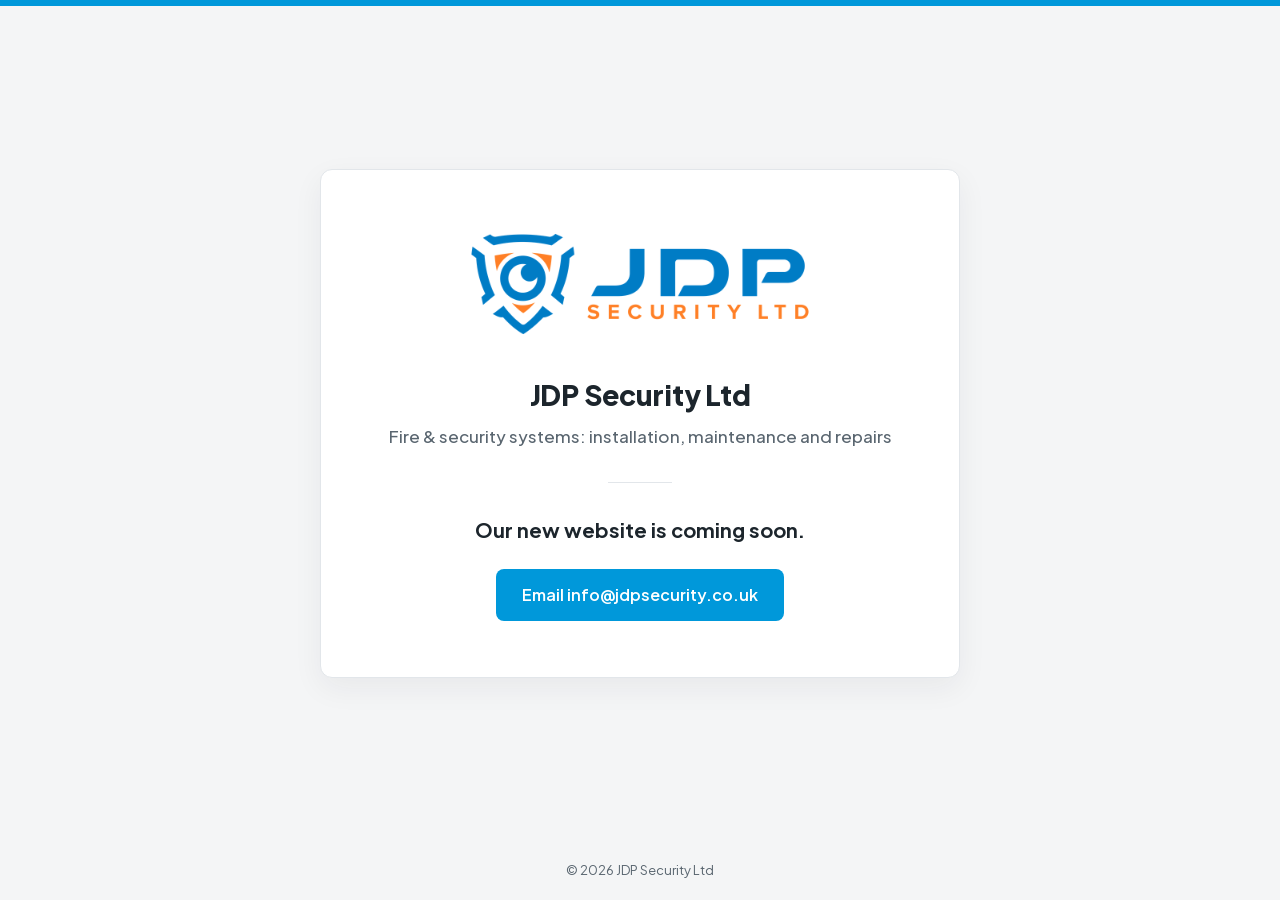
==== index.html @ 41394d0f "JDP holding page" ====
<!doctype html>
<html lang="en-GB">
<head>
<meta charset="utf-8">
<meta name="viewport" content="width=device-width, initial-scale=1">
<title>JDP Security Ltd | Fire &amp; security systems</title>
<meta name="description" content="JDP Security Ltd: fire and security systems installation, maintenance and repairs. Our new website is coming soon. Email info@jdpsecurity.co.uk.">
<meta name="robots" content="noindex">
<meta name="theme-color" content="#0098da">
<link rel="icon" type="image/png" href="/favicon.png">
<link rel="apple-touch-icon" href="/apple-touch-icon.png">
<link rel="preload" href="/jakarta-latin.woff2" as="font" type="font/woff2" crossorigin>
<style>
@font-face{font-family:"Plus Jakarta Sans";font-style:normal;font-weight:200 800;font-display:swap;src:url(/jakarta-latin.woff2) format("woff2")}
*{box-sizing:border-box;margin:0;padding:0}
html,body{height:100%}
body{font-family:"Plus Jakarta Sans",ui-sans-serif,system-ui,-apple-system,"Segoe UI",Roboto,Arial,sans-serif;color:#1c252c;background:#f4f5f6;line-height:1.5;-webkit-font-smoothing:antialiased;display:flex;flex-direction:column;min-height:100vh}
.bar{height:6px;background:#0098da}
main{flex:1;display:flex;align-items:center;justify-content:center;padding:48px 20px}
.card{width:100%;max-width:640px;background:#fff;border:1px solid #e2e6ea;border-radius:12px;padding:56px 48px;text-align:center;box-shadow:0 10px 30px rgba(28,37,44,.06)}
.logo{display:block;width:100%;max-width:360px;height:auto;margin:0 auto 32px}
h1{font-size:1.75rem;font-weight:800;letter-spacing:-.01em;margin-bottom:8px}
.tag{font-size:1.0625rem;color:#5a6670;font-weight:500}
hr{border:0;height:1px;background:#e2e6ea;margin:32px auto;width:64px}
.soon{font-size:1.25rem;font-weight:700;margin-bottom:24px}
.btn{display:inline-block;background:#0098da;color:#fff;text-decoration:none;font-weight:600;padding:14px 26px;border-radius:8px;font-size:1rem;transition:background .15s}
.btn:hover,.btn:focus-visible{background:#007fb8}
.btn:focus-visible{outline:3px solid #ff803b;outline-offset:3px}
footer{text-align:center;font-size:.8125rem;color:#5a6670;padding:20px}
@media (max-width:480px){.card{padding:40px 22px}.logo{max-width:260px;margin-bottom:24px}h1{font-size:1.5rem}.tag{font-size:1rem}.soon{font-size:1.125rem}.btn{display:block;padding:14px 16px;word-break:break-word}}
</style>
</head>
<body>
<div class="bar"></div>
<main>
<div class="card">
<img class="logo" src="/jdp-logo.png" width="900" height="292" alt="JDP Security Ltd logo">
<h1>JDP Security Ltd</h1>
<p class="tag">Fire &amp; security systems: installation, maintenance and repairs</p>
<hr>
<p class="soon">Our new website is coming soon.</p>
<a class="btn" href="mailto:info@jdpsecurity.co.uk">Email info@jdpsecurity.co.uk</a>
</div>
</main>
<footer>&copy; 2026 JDP Security Ltd</footer>
</body>
</html>
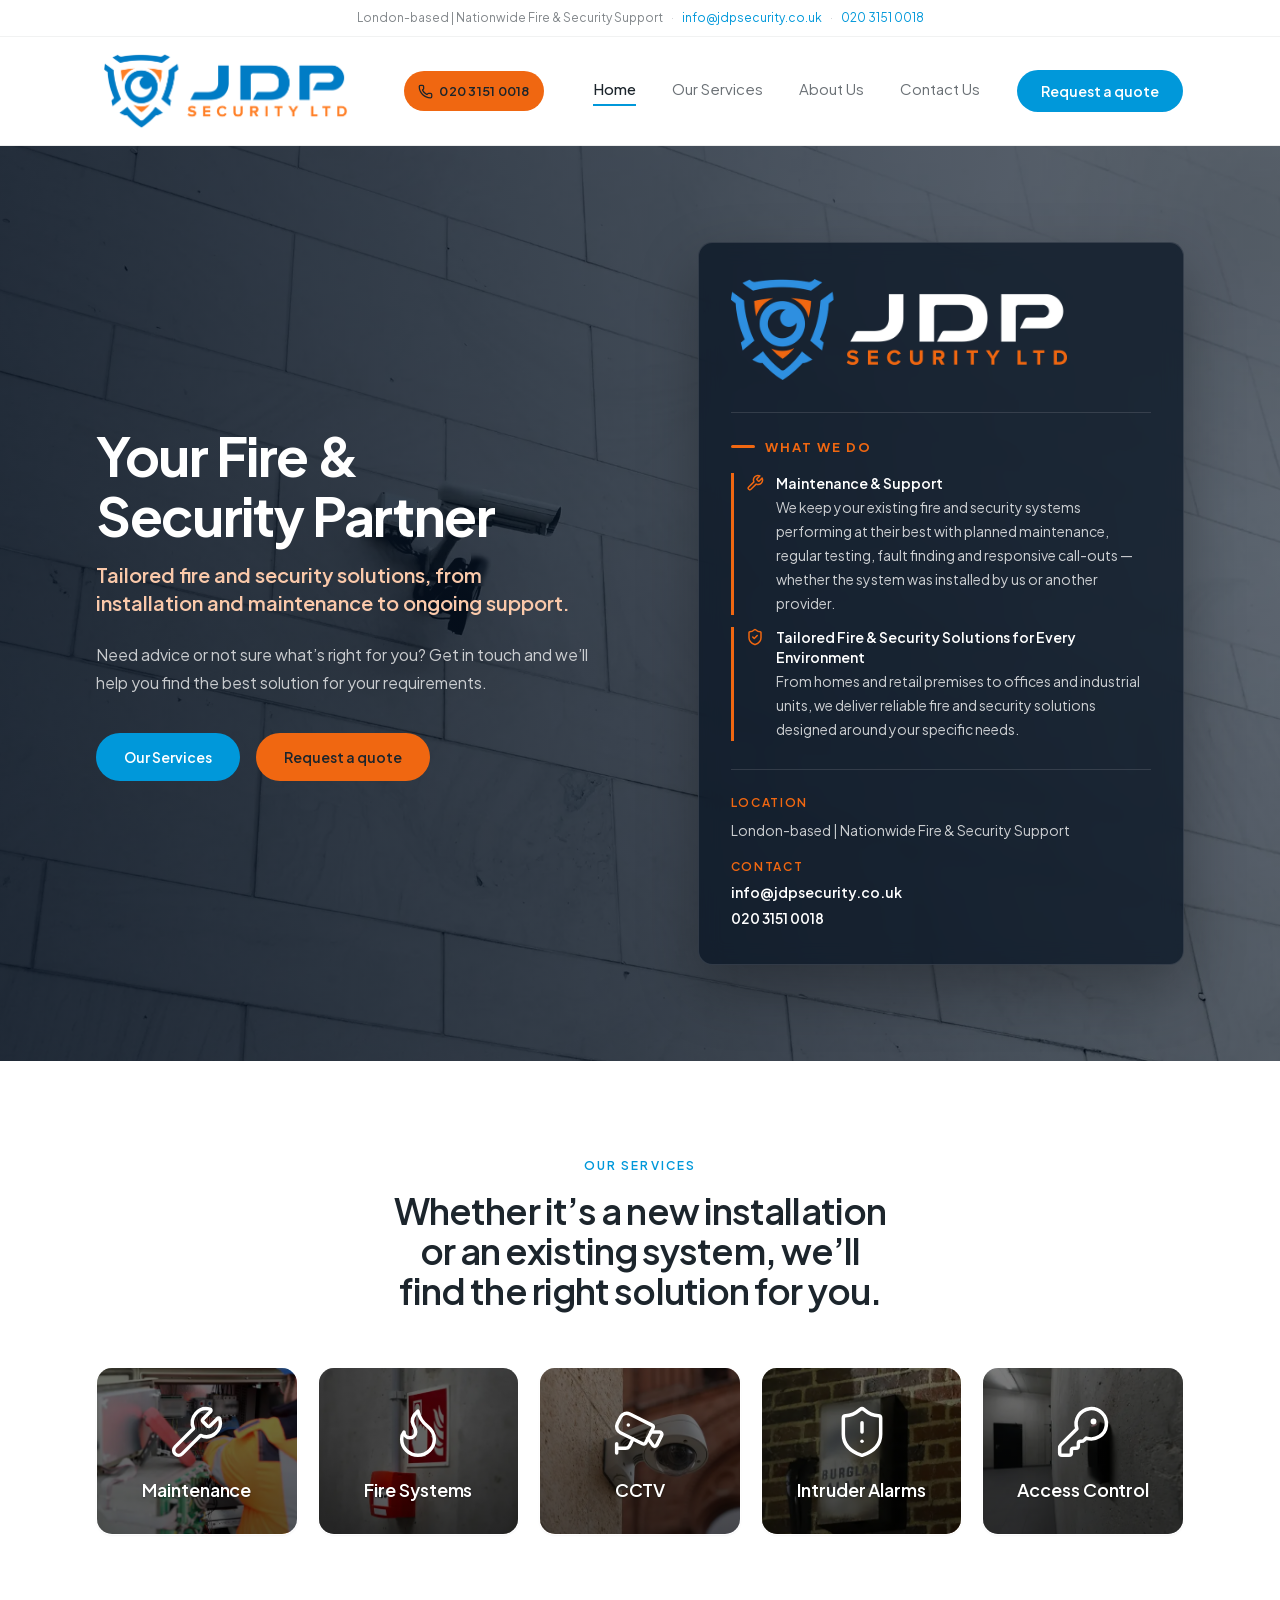
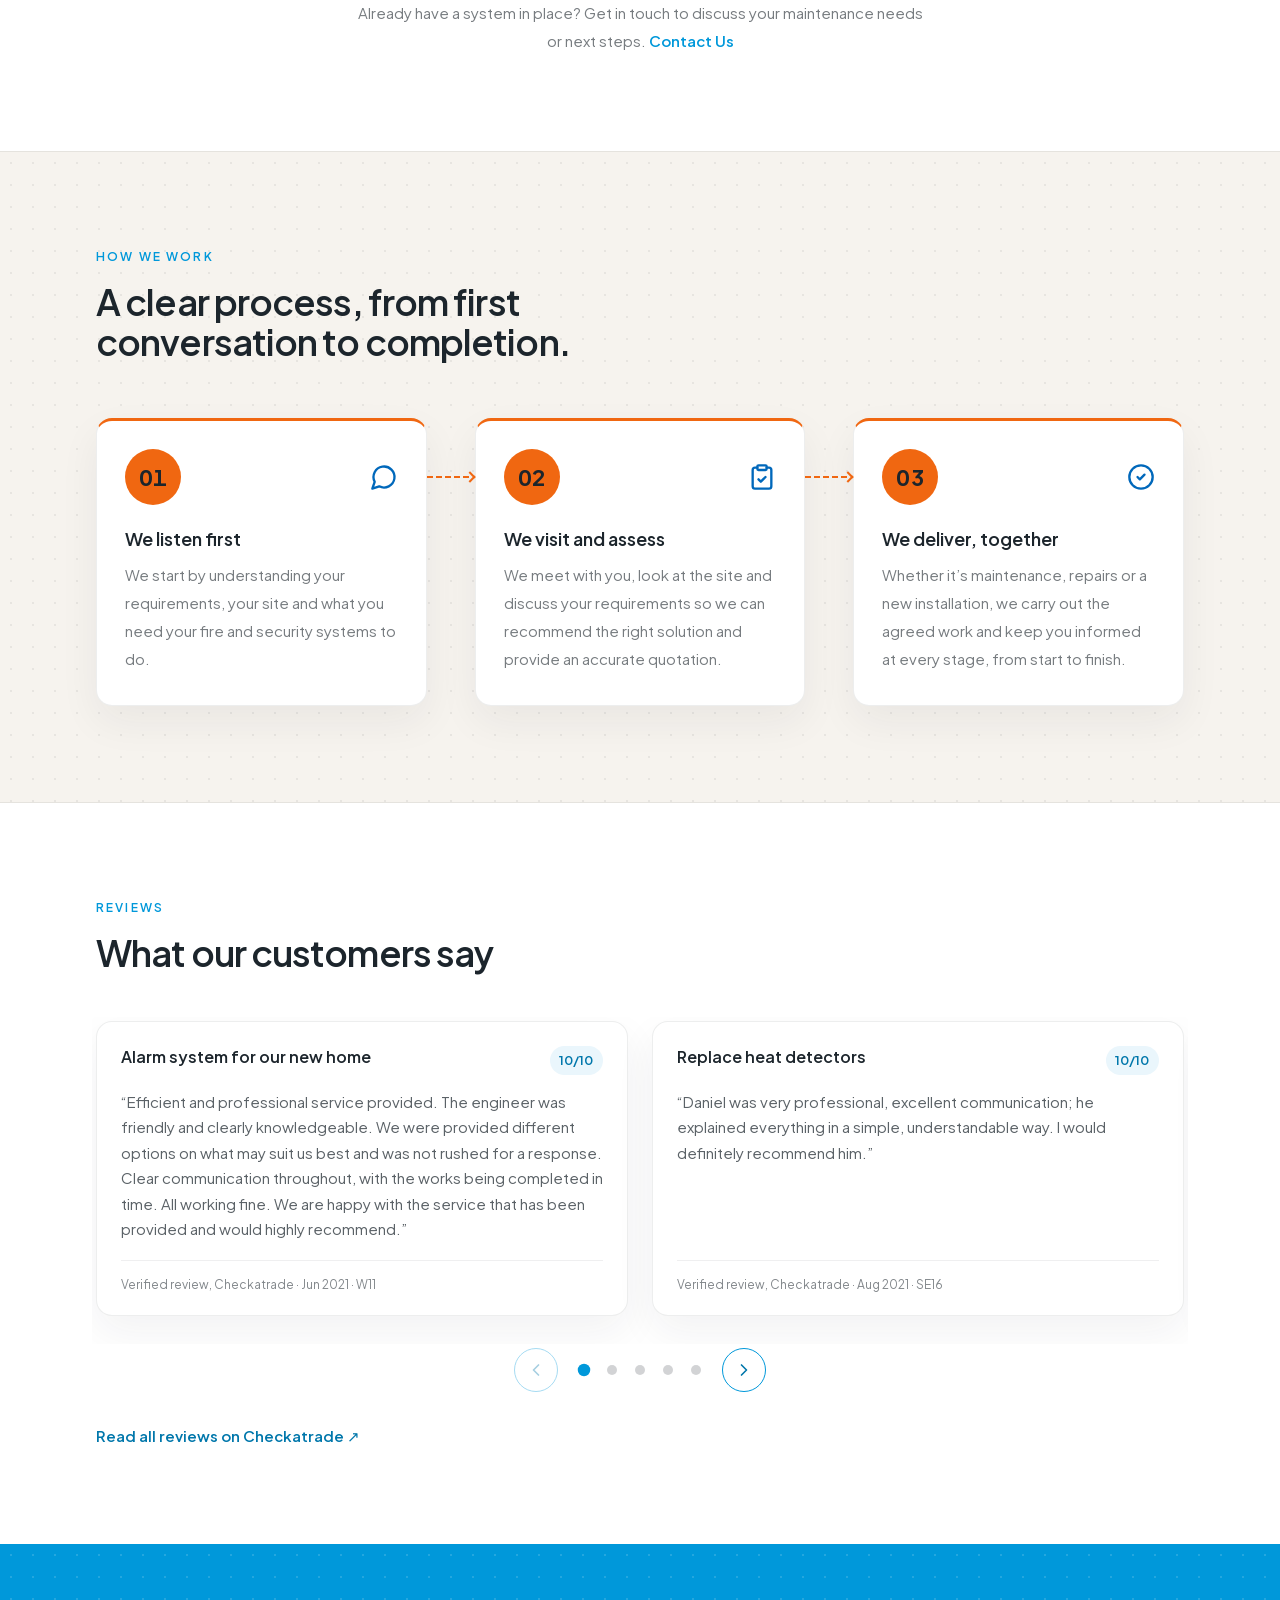
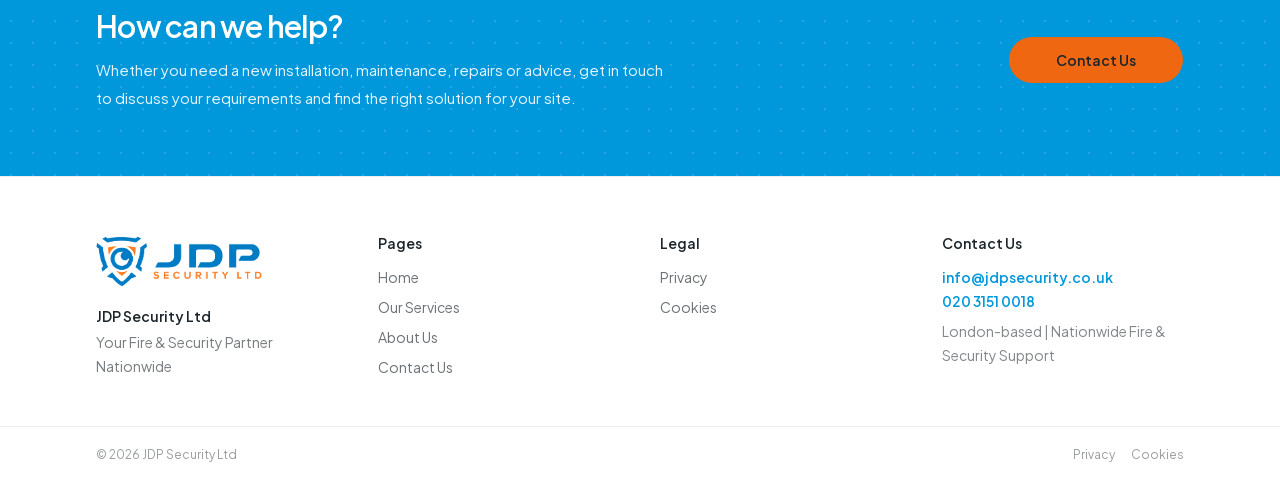
==== commit 6d753f44: "Launch JDP Security website (round 13)" ====
--- a/index.html
+++ b/index.html
@@ -1,47 +1,14 @@
-<!doctype html>
-<html lang="en-GB">
-<head>
-<meta charset="utf-8">
-<meta name="viewport" content="width=device-width, initial-scale=1">
-<title>JDP Security Ltd | Fire &amp; security systems</title>
-<meta name="description" content="JDP Security Ltd: fire and security systems installation, maintenance and repairs. Our new website is coming soon. Email info@jdpsecurity.co.uk.">
-<meta name="robots" content="noindex">
-<meta name="theme-color" content="#0098da">
-<link rel="icon" type="image/png" href="/favicon.png">
-<link rel="apple-touch-icon" href="/apple-touch-icon.png">
-<link rel="preload" href="/jakarta-latin.woff2" as="font" type="font/woff2" crossorigin>
-<style>
-@font-face{font-family:"Plus Jakarta Sans";font-style:normal;font-weight:200 800;font-display:swap;src:url(/jakarta-latin.woff2) format("woff2")}
-*{box-sizing:border-box;margin:0;padding:0}
-html,body{height:100%}
-body{font-family:"Plus Jakarta Sans",ui-sans-serif,system-ui,-apple-system,"Segoe UI",Roboto,Arial,sans-serif;color:#1c252c;background:#f4f5f6;line-height:1.5;-webkit-font-smoothing:antialiased;display:flex;flex-direction:column;min-height:100vh}
-.bar{height:6px;background:#0098da}
-main{flex:1;display:flex;align-items:center;justify-content:center;padding:48px 20px}
-.card{width:100%;max-width:640px;background:#fff;border:1px solid #e2e6ea;border-radius:12px;padding:56px 48px;text-align:center;box-shadow:0 10px 30px rgba(28,37,44,.06)}
-.logo{display:block;width:100%;max-width:360px;height:auto;margin:0 auto 32px}
-h1{font-size:1.75rem;font-weight:800;letter-spacing:-.01em;margin-bottom:8px}
-.tag{font-size:1.0625rem;color:#5a6670;font-weight:500}
-hr{border:0;height:1px;background:#e2e6ea;margin:32px auto;width:64px}
-.soon{font-size:1.25rem;font-weight:700;margin-bottom:24px}
-.btn{display:inline-block;background:#0098da;color:#fff;text-decoration:none;font-weight:600;padding:14px 26px;border-radius:8px;font-size:1rem;transition:background .15s}
-.btn:hover,.btn:focus-visible{background:#007fb8}
-.btn:focus-visible{outline:3px solid #ff803b;outline-offset:3px}
-footer{text-align:center;font-size:.8125rem;color:#5a6670;padding:20px}
-@media (max-width:480px){.card{padding:40px 22px}.logo{max-width:260px;margin-bottom:24px}h1{font-size:1.5rem}.tag{font-size:1rem}.soon{font-size:1.125rem}.btn{display:block;padding:14px 16px;word-break:break-word}}
-</style>
-</head>
-<body>
-<div class="bar"></div>
-<main>
-<div class="card">
-<img class="logo" src="/jdp-logo.png" width="900" height="292" alt="JDP Security Ltd logo">
-<h1>JDP Security Ltd</h1>
-<p class="tag">Fire &amp; security systems: installation, maintenance and repairs</p>
-<hr>
-<p class="soon">Our new website is coming soon.</p>
-<a class="btn" href="mailto:info@jdpsecurity.co.uk">Email info@jdpsecurity.co.uk</a>
-</div>
-</main>
-<footer>&copy; 2026 JDP Security Ltd</footer>
-</body>
-</html>
+<!DOCTYPE html><html lang="en-GB" class="plus_jakarta_sans_85cc9dcb-module__hEKIaG__variable h-full scroll-smooth antialiased"><head><meta charSet="utf-8"/><meta name="viewport" content="width=device-width, initial-scale=1"/><link rel="preload" href="/_next/static/media/fba5a26ea33df6a3-s.p.18rizl4rsrl42.woff2" as="font" crossorigin="" type="font/woff2"/><link rel="preload" href="/JDP_logo_T.png" as="image"/><link rel="stylesheet" href="/_next/static/chunks/0uj7jf0txa_pq.css" data-precedence="next"/><link rel="preload" as="script" fetchPriority="low" href="/_next/static/chunks/310vm2bl3xxpt.js"/><script src="/_next/static/chunks/19mx3mg6lkumu.js" async=""></script><script src="/_next/static/chunks/3byuobrkyz9bj.js" async=""></script><script src="/_next/static/chunks/344n2zhqbh4pn.js" async=""></script><script src="/_next/static/chunks/turbopack-0aqb5hlrzlk2g.js" async=""></script><script src="/_next/static/chunks/1mo2i-1_v7z2_.js" async="" crossorigin=""></script><script src="/_next/static/chunks/2zvjupfmu_gyi.js" async="" crossorigin=""></script><meta name="theme-color" content="#0098DA"/><title>JDP Security Ltd — Fire & Security</title><meta name="description" content="Fire &amp; security systems installed and maintained. London-based, nationwide support."/><meta property="og:title" content="JDP Security Ltd — Fire & Security"/><meta property="og:description" content="Tailored fire and security solutions, from installation and maintenance to ongoing support. London-based | Nationwide Fire &amp; Security Support."/><meta property="og:locale" content="en_GB"/><meta property="og:type" content="website"/><meta name="twitter:card" content="summary"/><meta name="twitter:title" content="JDP Security Ltd — Fire & Security"/><meta name="twitter:description" content="Tailored fire and security solutions, from installation and maintenance to ongoing support. London-based | Nationwide Fire &amp; Security Support."/><link rel="icon" href="/favicon.png"/><meta name="next-size-adjust" content=""/><script src="/_next/static/chunks/0cz1d0mv5g_q7.js" noModule=""></script><script id="jdp-fullnav">(function(){window.addEventListener("click",function(e){if(e.defaultPrevented||e.button!==0||e.metaKey||e.ctrlKey||e.shiftKey||e.altKey)return;var t=e.target,a=t&&t.closest?t.closest("a[href]"):null;if(!a||(a.target&&a.target!=="_self")||a.hasAttribute("download"))return;var u;try{u=new URL(a.href,location.href)}catch(x){return}if(u.origin!==location.origin)return;if(u.hash&&u.pathname===location.pathname&&u.search===location.search)return;e.preventDefault();e.stopImmediatePropagation();location.assign(u.href)},true)})();</script><script id="jdp-rev-slider">(function(){var R=window.matchMedia?matchMedia("(prefers-reduced-motion: reduce)"):{matches:false};
+function P(el){var s=el&&el.closest&&el.closest(".jdp-slider");if(!s)return null;return{t:s.querySelector(".jdp-slider-track"),c:s.querySelectorAll(".jdp-slider-track > *"),d:s.querySelectorAll(".jdp-slider-dot"),p:s.querySelector(".jdp-slider-prev"),n:s.querySelector(".jdp-slider-next")}}
+function st(p){return p.c.length>1?p.c[1].offsetLeft-p.c[0].offsetLeft:p.t.clientWidth}
+function nd(p){var k=0;for(var i=0;i<p.d.length;i++)if(p.d[i].offsetParent!==null)k++;return k||p.d.length}
+function mx(p){return p.t.scrollWidth-p.t.clientWidth}
+function cur(p){var v=nd(p);if(p.t.scrollLeft>=mx(p)-2)return v-1;return Math.max(0,Math.min(v-1,Math.round(p.t.scrollLeft/st(p))))}
+function go(p,i){p.t.scrollTo({left:Math.max(0,Math.min(mx(p),i*st(p))),behavior:R.matches?"auto":"smooth"})}
+function up(p){if(!p||!p.t)return;var i=cur(p),m=mx(p);for(var k=0;k<p.d.length;k++){if(k===i)p.d[k].setAttribute("aria-current","true");else p.d[k].removeAttribute("aria-current")}if(p.p)p.p.disabled=p.t.scrollLeft<=2;if(p.n)p.n.disabled=p.t.scrollLeft>=m-2}
+function all(){var s=document.querySelectorAll(".jdp-slider");for(var i=0;i<s.length;i++)up(P(s[i]))}
+document.addEventListener("click",function(e){var b=e.target&&e.target.closest&&e.target.closest(".jdp-slider-prev,.jdp-slider-next,.jdp-slider-dot");if(!b)return;var p=P(b);if(!p)return;var i=cur(p);
+if(b.classList.contains("jdp-slider-prev"))go(p,i-1);else if(b.classList.contains("jdp-slider-next"))go(p,i+1);else go(p,Array.prototype.indexOf.call(p.d,b))});
+document.addEventListener("keydown",function(e){var t=e.target;if(!t||!t.classList||!t.classList.contains("jdp-slider-track"))return;if(e.key!=="ArrowLeft"&&e.key!=="ArrowRight")return;e.preventDefault();var p=P(t);go(p,cur(p)+(e.key==="ArrowRight"?1:-1))});
+var q=0;document.addEventListener("scroll",function(e){var t=e.target;if(!t||!t.classList||!t.classList.contains("jdp-slider-track")||q)return;q=requestAnimationFrame(function(){q=0;up(P(t))})},true);
+window.addEventListener("resize",all);window.addEventListener("load",all)})();</script></head><body class="flex min-h-full flex-col bg-white text-ink"><div hidden=""><!--$--><!--/$--></div><a href="#main" class="sr-only focus:not-sr-only focus:absolute focus:top-3 focus:left-3 focus:z-50 focus:rounded-md focus:bg-brand focus:px-4 focus:py-2 focus:text-sm focus:font-semibold focus:text-white">Skip to content</a><header class="sticky top-0 z-40 bg-white transition-shadow duration-200"><div class="border-b border-ink/6 bg-white"><div class="mx-auto flex min-h-9 max-w-[72rem] items-center justify-center px-5 text-center text-[12px] leading-5 text-ink/55 sm:px-8"><span class="truncate">London-based | Nationwide Fire &amp; Security Support<span class="mx-2 text-ink/20">·</span><a href="mailto:info@jdpsecurity.co.uk" class="text-brand hover:underline focus-visible:rounded-sm focus-visible:ring-2 focus-visible:ring-brand focus-visible:outline-none">info@jdpsecurity.co.uk</a><span class="mx-2 text-ink/20">·</span><span class="text-brand">020 3151 0018</span></span></div></div><div class="border-b border-ink/8"><div class="mx-auto flex h-[6rem] max-w-[72rem] items-center justify-between gap-5 px-5 sm:h-[6.75rem] sm:px-8"><a class="shrink-0 rounded-sm focus-visible:ring-2 focus-visible:ring-brand focus-visible:outline-none" aria-label="JDP Security Ltd home" href="/"><img src="/JDP_logo_T.png" alt="JDP Security Ltd" width="4162" height="1350" class="h-[4.5rem] w-auto max-w-none bg-transparent object-contain sm:h-20 lg:h-[5.25rem]"/></a><a href="tel:+442031510018" class="jdp-phone-pill" aria-label="Call 020 3151 0018"><svg xmlns="http://www.w3.org/2000/svg" width="15" height="15" viewBox="0 0 24 24" fill="none" stroke="currentColor" stroke-width="2" stroke-linecap="round" stroke-linejoin="round" aria-hidden="true"><path d="M13.832 16.568a1 1 0 0 0 1.213-.303l.355-.465A2 2 0 0 1 17 15h3a2 2 0 0 1 2 2v3a2 2 0 0 1-2 2A18 18 0 0 1 2 4a2 2 0 0 1 2-2h3a2 2 0 0 1 2 2v3a2 2 0 0 1-.8 1.6l-.468.351a1 1 0 0 0-.292 1.233 14 14 0 0 0 6.392 6.384"></path></svg><span>020 3151 0018</span></a><nav class="hidden items-center gap-7 md:flex lg:gap-9" aria-label="Primary"><a class="relative pb-1 text-[15px] transition-colors hover:text-ink focus-visible:rounded-sm focus-visible:ring-2 focus-visible:ring-brand focus-visible:outline-none font-medium text-ink after:absolute after:right-0 after:bottom-[-2px] after:left-0 after:h-0.5 after:bg-brand" href="/">Home</a><a class="relative pb-1 text-[15px] text-ink/65 transition-colors hover:text-ink focus-visible:rounded-sm focus-visible:ring-2 focus-visible:ring-brand focus-visible:outline-none" href="/services/">Our Services</a><a class="relative pb-1 text-[15px] text-ink/65 transition-colors hover:text-ink focus-visible:rounded-sm focus-visible:ring-2 focus-visible:ring-brand focus-visible:outline-none" href="/about/">About Us</a><a class="relative pb-1 text-[15px] text-ink/65 transition-colors hover:text-ink focus-visible:rounded-sm focus-visible:ring-2 focus-visible:ring-brand focus-visible:outline-none" href="/contact/">Contact Us</a><a data-slot="button" data-variant="default" data-size="default" class="group/button inline-flex shrink-0 items-center justify-center border border-transparent bg-clip-padding whitespace-nowrap transition-all outline-none select-none focus-visible:border-ring focus-visible:ring-3 focus-visible:ring-ring/50 active:not-aria-[haspopup]:translate-y-px disabled:pointer-events-none disabled:opacity-50 aria-invalid:border-destructive aria-invalid:ring-3 aria-invalid:ring-destructive/20 dark:aria-invalid:border-destructive/50 dark:aria-invalid:ring-destructive/40 [&amp;_svg]:pointer-events-none [&amp;_svg]:shrink-0 [&amp;_svg:not([class*=&#x27;size-&#x27;])]:size-4 gap-1.5 has-data-[icon=inline-end]:pr-2 has-data-[icon=inline-start]:pl-2 h-11 rounded-full bg-brand px-6 text-sm font-semibold text-white hover:bg-brand/90" href="/contact/">Request a quote</a></nav><a href="tel:+442031510018" class="jdp-phone-btn" aria-label="Call 020 3151 0018"><svg xmlns="http://www.w3.org/2000/svg" width="18" height="18" viewBox="0 0 24 24" fill="none" stroke="currentColor" stroke-width="2" stroke-linecap="round" stroke-linejoin="round" aria-hidden="true"><path d="M13.832 16.568a1 1 0 0 0 1.213-.303l.355-.465A2 2 0 0 1 17 15h3a2 2 0 0 1 2 2v3a2 2 0 0 1-2 2A18 18 0 0 1 2 4a2 2 0 0 1 2-2h3a2 2 0 0 1 2 2v3a2 2 0 0 1-.8 1.6l-.468.351a1 1 0 0 0-.292 1.233 14 14 0 0 0 6.392 6.384"></path></svg></a><button type="button" class="inline-flex size-11 items-center justify-center rounded-md text-ink hover:bg-mist focus-visible:ring-2 focus-visible:ring-brand focus-visible:outline-none md:hidden" aria-label="Open menu" aria-expanded="false" aria-controls="mobile-nav"><svg xmlns="http://www.w3.org/2000/svg" width="24" height="24" viewBox="0 0 24 24" fill="none" stroke="currentColor" stroke-width="2" stroke-linecap="round" stroke-linejoin="round" class="lucide lucide-menu size-5" aria-hidden="true"><path d="M4 5h16"></path><path d="M4 12h16"></path><path d="M4 19h16"></path></svg></button></div></div></header><main id="main" class="flex-1"><section class="relative isolate overflow-hidden" style="background-color:#0b1a2b"><img src="/jdp-hero-1920.webp" srcSet="/jdp-hero-960.webp 960w, /jdp-hero-1920.webp 1920w" sizes="100vw" alt="" aria-hidden="true" fetchPriority="high" decoding="async" class="pointer-events-none absolute inset-0 h-full w-full object-cover" style="object-position:35% 40%;z-index:-2"/><div aria-hidden="true" class="pointer-events-none absolute inset-0" style="z-index:-1;background-image:linear-gradient(90deg, rgba(6,18,34,0.84) 0%, rgba(6,18,34,0.74) 50%, rgba(6,18,34,0.62) 100%)"></div><div class="mx-auto grid max-w-[72rem] items-center gap-12 px-5 py-16 sm:px-8 sm:py-20 lg:grid-cols-[1.05fr_0.95fr] lg:gap-16 lg:py-24"><div><h1 class="max-w-xl text-[2.35rem] leading-[1.12] font-bold tracking-tight text-white text-balance sm:text-5xl lg:text-[3.35rem]">Your Fire &amp; Security Partner</h1><p class="mt-4 max-w-xl text-xl leading-7 font-semibold text-balance" style="color:#fac9aa">Tailored fire and security solutions, from installation and maintenance to ongoing support.</p><p class="mt-6 max-w-lg text-base leading-7" style="color:rgba(255,255,255,0.75)">Need advice or not sure what’s right for you? Get in touch and we’ll help you find the best solution for your requirements.</p><div class="mt-9 flex flex-wrap items-center gap-4"><a class="inline-flex h-12 items-center rounded-full bg-brand px-7 text-sm font-semibold text-white hover:bg-brand/90 focus-visible:ring-2 focus-visible:ring-brand focus-visible:ring-offset-2 focus-visible:outline-none" href="/services/">Our Services</a><a class="jdp-btn-red inline-flex h-12 items-center rounded-full px-7 text-sm font-semibold text-white focus-visible:ring-2 focus-visible:ring-brand focus-visible:ring-offset-2 focus-visible:outline-none" href="/contact/">Request a quote</a></div></div><div class="flex justify-center lg:justify-end"><aside class="w-full max-w-[36rem] rounded-2xl bg-white px-6 py-7 shadow-card sm:px-8 sm:py-9 jdp-hero-panel"><img src="/jdp-logo-reversed.webp" alt="JDP Security Ltd" width="800" height="240" class="h-auto w-full object-contain jdp-hero-logo"/><div class="mt-8 border-t border-ink/8 pt-6"><p class="jdp-hero-label">What we do</p><ul class="mt-4 space-y-3"><li class="flex gap-3 jdp-hero-item"><svg xmlns="http://www.w3.org/2000/svg" width="18" height="18" viewBox="0 0 24 24" fill="none" stroke="currentColor" stroke-width="2" stroke-linecap="round" stroke-linejoin="round" aria-hidden="true" class="jdp-hero-icon"><path d="M14.7 6.3a1 1 0 0 0 0 1.4l1.6 1.6a1 1 0 0 0 1.4 0l3.77-3.77a6 6 0 0 1-7.94 7.94l-6.91 6.91a2.12 2.12 0 0 1-3-3l6.91-6.91a6 6 0 0 1 7.94-7.94l-3.76 3.76z"></path></svg><div><p class="text-sm font-semibold text-ink">Maintenance &amp; Support</p><p class="mt-0.5 text-sm leading-6 text-ink/60">We keep your existing fire and security systems performing at their best with planned maintenance, regular testing, fault finding and responsive call-outs — whether the system was installed by us or another provider.</p></div></li><li class="flex gap-3 jdp-hero-item"><svg xmlns="http://www.w3.org/2000/svg" width="18" height="18" viewBox="0 0 24 24" fill="none" stroke="currentColor" stroke-width="2" stroke-linecap="round" stroke-linejoin="round" aria-hidden="true" class="jdp-hero-icon"><path d="M20 13c0 5-3.5 7.5-7.66 8.95a1 1 0 0 1-.67-.01C7.5 20.5 4 18 4 13V6a1 1 0 0 1 1-1c2 0 4.5-1.2 6.24-2.72a1.17 1.17 0 0 1 1.52 0C14.51 3.81 17 5 19 5a1 1 0 0 1 1 1z"></path><path d="m9 12 2 2 4-4"></path></svg><div><p class="text-sm font-semibold text-ink">Tailored Fire &amp; Security Solutions for Every Environment</p><p class="mt-0.5 text-sm leading-6 text-ink/60">From homes and retail premises to offices and industrial units, we deliver reliable fire and security solutions designed around your specific needs.</p></div></li></ul></div><div class="mt-7 grid gap-4 border-t border-ink/8 pt-6"><div><p class="text-[12px] font-semibold tracking-[0.14em] text-ink/45 uppercase">Location</p><p class="mt-1.5 text-sm leading-6 text-ink/70">London-based | Nationwide Fire &amp; Security Support</p></div><div><p class="text-[12px] font-semibold tracking-[0.14em] text-ink/45 uppercase">Contact</p><a href="mailto:info@jdpsecurity.co.uk" class="mt-1.5 inline-block text-sm font-semibold text-brand hover:underline focus-visible:rounded-sm focus-visible:ring-2 focus-visible:ring-brand focus-visible:outline-none">info@jdpsecurity.co.uk</a><p class="mt-1 text-sm font-semibold text-brand">020 3151 0018</p></div></div></aside></div></div></section><section class="bg-white"><div class="mx-auto max-w-[72rem] px-5 py-20 sm:px-8 sm:py-24"><div class="mx-auto text-center"><p class="text-[12px] font-semibold tracking-[0.18em] text-brand uppercase">Our Services</p><h2 class="max-w-2xl text-3xl font-semibold tracking-tight text-ink text-balance sm:text-4xl mt-4 mx-auto">Whether it’s a new installation or an existing system, we’ll find the right solution for you.</h2></div><div class="mt-14 jdp-tiles"><a class="jdp-tile jdp-photo" href="/services/#maintenance"><img src="/jdp-tile-maintenance2.webp" alt="" aria-hidden="true" loading="lazy" decoding="async" width="480" height="360" class="jdp-tile-bg"/><svg viewBox="0 0 24 24" fill="none" stroke="currentColor" stroke-width="1.5" stroke-linecap="round" stroke-linejoin="round" class="jdp-tile-icon" aria-hidden="true"><path d="M14.7 6.3a1 1 0 0 0 0 1.4l1.6 1.6a1 1 0 0 0 1.4 0l3.106-3.105c.32-.322.863-.22.983.218a6 6 0 0 1-8.259 7.057l-7.91 7.91a1 1 0 0 1-2.999-3l7.91-7.91a6 6 0 0 1 7.057-8.259c.438.12.54.662.219.984z"></path></svg><h3 class="jdp-tile-label">Maintenance</h3></a><a class="jdp-tile jdp-photo" href="/services/#fire"><img src="/jdp-tile-fire.webp" alt="" aria-hidden="true" loading="lazy" decoding="async" width="480" height="360" class="jdp-tile-bg"/><svg viewBox="0 0 24 24" fill="none" stroke="currentColor" stroke-width="1.5" stroke-linecap="round" stroke-linejoin="round" class="jdp-tile-icon" aria-hidden="true"><path d="M8.5 14.5A2.5 2.5 0 0 0 11 12c0-1.38-.5-2-1-3-1.072-2.143-.224-4.054 2-6 .5 2.5 2 4.9 4 6.5 2 1.6 3 3.5 3 5.5a7 7 0 1 1-14 0c0-1.153.433-2.294 1-3a2.5 2.5 0 0 0 2.5 2.5z"></path></svg><h3 class="jdp-tile-label">Fire Systems</h3></a><a class="jdp-tile jdp-photo" href="/services/#cctv"><img src="/jdp-tile-cctv4.webp" alt="" aria-hidden="true" loading="lazy" decoding="async" width="480" height="360" class="jdp-tile-bg"/><svg viewBox="0 0 24 24" fill="none" stroke="currentColor" stroke-width="1.5" stroke-linecap="round" stroke-linejoin="round" class="jdp-tile-icon" aria-hidden="true"><path d="M16.75 12h3.632a1 1 0 0 1 .894 1.447l-2.034 4.069a1 1 0 0 1-1.708.134l-2.124-2.97"></path><path d="M17.106 9.053a1 1 0 0 1 .447 1.341l-3.106 6.211a1 1 0 0 1-1.342.447L3.61 12.3a2.92 2.92 0 0 1-1.3-3.91L3.69 5.6a2.92 2.92 0 0 1 3.92-1.3z"></path><path d="M2 19h3.76a2 2 0 0 0 1.8-1.1L9 15"></path><path d="M2 21v-4"></path><path d="M7 9h.01"></path></svg><h3 class="jdp-tile-label">CCTV</h3></a><a class="jdp-tile jdp-photo" href="/services/#intruder"><img src="/jdp-tile-intruder.webp" alt="" aria-hidden="true" loading="lazy" decoding="async" width="480" height="360" class="jdp-tile-bg"/><svg viewBox="0 0 24 24" fill="none" stroke="currentColor" stroke-width="1.5" stroke-linecap="round" stroke-linejoin="round" class="jdp-tile-icon" aria-hidden="true"><path d="M20 13c0 5-3.5 7.5-7.66 8.95a1 1 0 0 1-.67-.01C7.5 20.5 4 18 4 13V6a1 1 0 0 1 1-1c2 0 4.5-1.2 6.24-2.72a1.17 1.17 0 0 1 1.52 0C14.51 3.81 17 5 19 5a1 1 0 0 1 1 1z"></path><path d="M12 8v4"></path><path d="M12 16h.01"></path></svg><h3 class="jdp-tile-label">Intruder Alarms</h3></a><a class="jdp-tile jdp-photo" href="/services/#access"><img src="/jdp-tile-access.webp" alt="" aria-hidden="true" loading="lazy" decoding="async" width="480" height="360" class="jdp-tile-bg"/><svg viewBox="0 0 24 24" fill="none" stroke="currentColor" stroke-width="1.5" stroke-linecap="round" stroke-linejoin="round" class="jdp-tile-icon" aria-hidden="true"><path d="M2.586 17.414A2 2 0 0 0 2 18.828V21a1 1 0 0 0 1 1h3a1 1 0 0 0 1-1v-1a1 1 0 0 1 1-1h1a1 1 0 0 0 1-1v-1a1 1 0 0 1 1-1h.172a2 2 0 0 0 1.414-.586l.814-.814a6.5 6.5 0 1 0-4-4z"></path><circle cx="16.5" cy="7.5" r=".5" fill="currentColor"></circle></svg><h3 class="jdp-tile-label">Access Control</h3></a></div><p class="mx-auto mt-16 max-w-xl text-center text-[15px] leading-7 text-ink/60">Already have a system in place? Get in touch to discuss your maintenance needs or next steps.<!-- --> <a class="font-semibold text-brand underline-offset-2 hover:underline focus-visible:rounded-sm focus-visible:ring-2 focus-visible:ring-brand focus-visible:outline-none" href="/contact/">Contact Us</a></p></div></section><section class="bg-dot jdp-hww"><div class="mx-auto max-w-[72rem] px-5 py-20 sm:px-8 sm:py-24"><div class=""><p class="text-[12px] font-semibold tracking-[0.18em] text-brand uppercase">How we work</p><h2 class="max-w-2xl text-3xl font-semibold tracking-tight text-ink text-balance sm:text-4xl mt-4">A clear process, from first conversation to completion.</h2></div><ol class="jdp-steps mt-14"><li class="jdp-step"><div class="jdp-step-top"><p class="jdp-step-num">01</p><svg xmlns="http://www.w3.org/2000/svg" width="28" height="28" viewBox="0 0 24 24" fill="none" stroke="currentColor" stroke-width="2" stroke-linecap="round" stroke-linejoin="round" aria-hidden="true" class="jdp-step-icon"><path d="M7.9 20A9 9 0 1 0 4 16.1L2 22Z"></path></svg></div><h3 class="jdp-step-title text-lg font-semibold text-ink">We listen first</h3><p class="mt-2 text-[15px] leading-7 text-ink/60">We start by understanding your requirements, your site and what you need your fire and security systems to do.</p></li><li class="jdp-step"><div class="jdp-step-top"><p class="jdp-step-num">02</p><svg xmlns="http://www.w3.org/2000/svg" width="28" height="28" viewBox="0 0 24 24" fill="none" stroke="currentColor" stroke-width="2" stroke-linecap="round" stroke-linejoin="round" aria-hidden="true" class="jdp-step-icon"><path d="M9 2h6a1 1 0 0 1 1 1v2a1 1 0 0 1-1 1H9a1 1 0 0 1-1-1V3a1 1 0 0 1 1-1z"></path><path d="M16 4h2a2 2 0 0 1 2 2v14a2 2 0 0 1-2 2H6a2 2 0 0 1-2-2V6a2 2 0 0 1 2-2h2"></path><path d="m9 14 2 2 4-4"></path></svg></div><h3 class="jdp-step-title text-lg font-semibold text-ink">We visit and assess</h3><p class="mt-2 text-[15px] leading-7 text-ink/60">We meet with you, look at the site and discuss your requirements so we can recommend the right solution and provide an accurate quotation.</p></li><li class="jdp-step"><div class="jdp-step-top"><p class="jdp-step-num">03</p><svg xmlns="http://www.w3.org/2000/svg" width="28" height="28" viewBox="0 0 24 24" fill="none" stroke="currentColor" stroke-width="2" stroke-linecap="round" stroke-linejoin="round" aria-hidden="true" class="jdp-step-icon"><path d="M22 12a10 10 0 1 1-20 0 10 10 0 0 1 20 0z"></path><path d="m9 12 2 2 4-4"></path></svg></div><h3 class="jdp-step-title text-lg font-semibold text-ink">We deliver, together</h3><p class="mt-2 text-[15px] leading-7 text-ink/60">Whether it’s maintenance, repairs or a new installation, we carry out the agreed work and keep you informed at every stage, from start to finish.</p></li></ol></div></section><section id="reviews" aria-labelledby="reviews-heading" class="jdp-rev"><div class="mx-auto max-w-[72rem] px-5 py-20 sm:px-8 sm:py-24"><div class=""><p class="text-[12px] font-semibold tracking-[0.18em] text-brand uppercase">Reviews</p><h2 id="reviews-heading" class="max-w-2xl text-3xl font-semibold tracking-tight text-ink text-balance sm:text-4xl mt-4">What our customers say</h2></div><div class="jdp-slider"><div class="jdp-slider-track" role="region" aria-label="Customer reviews" tabindex="0"><figure class="jdp-rev-card"><div class="jdp-rev-top"><h3 class="jdp-rev-title">Alarm system for our new home</h3><p class="jdp-rev-score">10/10</p></div><blockquote class="jdp-rev-quote"><p>“Efficient and professional service provided. The engineer was friendly and clearly knowledgeable. We were provided different options on what may suit us best and was not rushed for a response. Clear communication throughout, with the works being completed in time. All working fine. We are happy with the service that has been provided and would highly recommend.”</p></blockquote><figcaption class="jdp-rev-meta">Verified review, Checkatrade · Jun 2021 · W11</figcaption></figure><figure class="jdp-rev-card"><div class="jdp-rev-top"><h3 class="jdp-rev-title">Replace heat detectors</h3><p class="jdp-rev-score">10/10</p></div><blockquote class="jdp-rev-quote"><p>“Daniel was very professional, excellent communication; he explained everything in a simple, understandable way. I would definitely recommend him.”</p></blockquote><figcaption class="jdp-rev-meta">Verified review, Checkatrade · Aug 2021 · SE16</figcaption></figure><figure class="jdp-rev-card"><div class="jdp-rev-top"><h3 class="jdp-rev-title">Fitting CCTV cameras and intruder alarm</h3><p class="jdp-rev-score">9.75/10</p></div><blockquote class="jdp-rev-quote"><p>“Daniel did an amazing job at fitting CCTV cameras and intruder alarm. He is very professional and did a very tidy job at it. Very informative and does it with passion. Neighbours also appreciated the work done.”</p></blockquote><figcaption class="jdp-rev-meta">Verified review, Checkatrade · Apr 2022 · HA2</figcaption></figure><figure class="jdp-rev-card"><div class="jdp-rev-top"><h3 class="jdp-rev-title">Fault find an existing intruder alarm</h3><p class="jdp-rev-score">10/10</p></div><blockquote class="jdp-rev-quote"><p>“Daniel is an experienced engineer and knows to fault find as opposed to other companies I called who's expertise are only to replace everything with new.”</p></blockquote><figcaption class="jdp-rev-meta">Verified review, Checkatrade · Jul 2021 · SE26</figcaption></figure><figure class="jdp-rev-card"><div class="jdp-rev-top"><h3 class="jdp-rev-title">Installation of a Fire Alarm in my shop</h3><p class="jdp-rev-score">10/10</p></div><blockquote class="jdp-rev-quote"><p>“The job was carried out fast, effectively and professionally. Very happy with the result and the system is very user friendly. Will highly recommend this company.”</p></blockquote><figcaption class="jdp-rev-meta">Verified review, Checkatrade · Jun 2021 · N17</figcaption></figure><figure class="jdp-rev-card"><div class="jdp-rev-top"><h3 class="jdp-rev-title">Installing CCTV and alarm</h3><p class="jdp-rev-score">10/10</p></div><blockquote class="jdp-rev-quote"><p>“Excellent service, very professional, would definitely recommend it”</p></blockquote><figcaption class="jdp-rev-meta">Verified review, Checkatrade · Jun 2021 · ME15</figcaption></figure></div><div class="jdp-slider-nav"><button type="button" class="jdp-slider-arrow jdp-slider-prev" aria-label="Previous review" disabled=""><svg xmlns="http://www.w3.org/2000/svg" width="20" height="20" viewBox="0 0 24 24" fill="none" stroke="currentColor" stroke-width="2" stroke-linecap="round" stroke-linejoin="round" aria-hidden="true"><path d="m15 18-6-6 6-6"></path></svg></button><div class="jdp-slider-dots"><button type="button" class="jdp-slider-dot" aria-label="Go to review 1" aria-current="true"></button><button type="button" class="jdp-slider-dot" aria-label="Go to review 2"></button><button type="button" class="jdp-slider-dot" aria-label="Go to review 3"></button><button type="button" class="jdp-slider-dot" aria-label="Go to review 4"></button><button type="button" class="jdp-slider-dot" aria-label="Go to review 5"></button><button type="button" class="jdp-slider-dot" aria-label="Go to review 6"></button></div><button type="button" class="jdp-slider-arrow jdp-slider-next" aria-label="Next review"><svg xmlns="http://www.w3.org/2000/svg" width="20" height="20" viewBox="0 0 24 24" fill="none" stroke="currentColor" stroke-width="2" stroke-linecap="round" stroke-linejoin="round" aria-hidden="true"><path d="m9 18 6-6-6-6"></path></svg></button></div></div><p class="jdp-rev-more"><a href="https://www.checkatrade.com/trades/jdpsecurity990044" target="_blank" rel="noopener" class="jdp-rev-link">Read all reviews on Checkatrade</a></p></div></section><section class="relative overflow-hidden bg-brand"><div class="bg-dot-brand pointer-events-none absolute inset-0"></div><div class="relative mx-auto flex max-w-[72rem] flex-col items-start justify-between gap-8 px-5 py-14 sm:px-8 sm:py-16 md:flex-row md:items-center"><div class="max-w-xl"><h2 class="text-2xl font-semibold tracking-tight text-white text-balance sm:text-3xl">How can we help?</h2><p class="mt-3 text-[15px] leading-7 text-white/90">Whether you need a new installation, maintenance, repairs or advice, get in touch to discuss your requirements and find the right solution for your site.</p></div><a data-slot="button" data-variant="default" data-size="default" class="group/button inline-flex items-center justify-center border border-transparent bg-clip-padding whitespace-nowrap transition-all outline-none select-none focus-visible:border-ring focus-visible:ring-3 focus-visible:ring-ring/50 active:not-aria-[haspopup]:translate-y-px disabled:pointer-events-none disabled:opacity-50 aria-invalid:border-destructive aria-invalid:ring-3 aria-invalid:ring-destructive/20 dark:aria-invalid:border-destructive/50 dark:aria-invalid:ring-destructive/40 [&amp;_svg]:pointer-events-none [&amp;_svg]:shrink-0 [&amp;_svg:not([class*=&#x27;size-&#x27;])]:size-4 gap-1.5 has-data-[icon=inline-end]:pr-2 has-data-[icon=inline-start]:pl-2 h-12 min-w-[11rem] shrink-0 rounded-full bg-brand-orange px-7 text-sm font-semibold text-ink jdp-btn-orange" href="/contact/">Contact Us</a></div></section><!--$--><!--/$--></main><footer class="border-t border-ink/8 bg-white"><div class="mx-auto grid max-w-[72rem] gap-12 px-5 py-16 sm:px-8 md:grid-cols-2 lg:grid-cols-4"><div class="lg:col-span-1"><img src="/JDP_logo_T.png" alt="JDP Security Ltd" width="4162" height="1350" class="max-w-none bg-transparent object-contain lg:h-[5.25rem] h-[4.5rem] w-auto sm:h-20"/><p class="mt-5 text-sm font-semibold text-ink">JDP Security Ltd</p><p class="mt-2 max-w-xs text-sm leading-6 text-ink/60">Your Fire &amp; Security Partner Nationwide</p></div><div><p class="text-sm font-semibold text-ink">Pages</p><ul class="mt-4 space-y-2.5 text-sm"><li><a class="text-ink/65 hover:text-brand focus-visible:rounded-sm focus-visible:ring-2 focus-visible:ring-brand focus-visible:outline-none" href="/">Home</a></li><li><a class="text-ink/65 hover:text-brand focus-visible:rounded-sm focus-visible:ring-2 focus-visible:ring-brand focus-visible:outline-none" href="/services/">Our Services</a></li><li><a class="text-ink/65 hover:text-brand focus-visible:rounded-sm focus-visible:ring-2 focus-visible:ring-brand focus-visible:outline-none" href="/about/">About Us</a></li><li><a class="text-ink/65 hover:text-brand focus-visible:rounded-sm focus-visible:ring-2 focus-visible:ring-brand focus-visible:outline-none" href="/contact/">Contact Us</a></li></ul></div><div><p class="text-sm font-semibold text-ink">Legal</p><ul class="mt-4 space-y-2.5 text-sm"><li><a class="text-ink/65 hover:text-brand focus-visible:rounded-sm focus-visible:ring-2 focus-visible:ring-brand focus-visible:outline-none" href="/privacy/">Privacy</a></li><li><a class="text-ink/65 hover:text-brand focus-visible:rounded-sm focus-visible:ring-2 focus-visible:ring-brand focus-visible:outline-none" href="/cookies/">Cookies</a></li></ul></div><div><p class="text-sm font-semibold text-ink">Contact Us</p><p class="mt-4 text-sm"><a class="font-semibold text-brand hover:underline focus-visible:rounded-sm focus-visible:ring-2 focus-visible:ring-brand focus-visible:outline-none" href="mailto:info@jdpsecurity.co.uk">info@jdpsecurity.co.uk</a></p><p class="mt-1 text-sm font-semibold text-brand">020 3151 0018</p><p class="mt-2 text-sm leading-6 text-ink/55">London-based | Nationwide Fire &amp; Security Support</p></div></div><div class="border-t border-ink/8"><div class="mx-auto flex max-w-[72rem] flex-col gap-2 px-5 py-5 text-xs text-ink/45 sm:flex-row sm:items-center sm:justify-between sm:px-8"><p>© <!-- -->2026<!-- --> <!-- -->JDP Security Ltd</p><p class="flex gap-4"><a class="hover:text-brand focus-visible:rounded-sm focus-visible:ring-2 focus-visible:ring-brand focus-visible:outline-none" href="/privacy/">Privacy</a><a class="hover:text-brand focus-visible:rounded-sm focus-visible:ring-2 focus-visible:ring-brand focus-visible:outline-none" href="/cookies/">Cookies</a></p></div></div></footer><script src="/_next/static/chunks/310vm2bl3xxpt.js" id="_R_" async=""></script><script>(self.__next_f=self.__next_f||[]).push([0])</script><script>self.__next_f.push([1,"1:\"$Sreact.fragment\"\n2:I[3020,[\"/_next/static/chunks/1mo2i-1_v7z2_.js\",\"/_next/static/chunks/2zvjupfmu_gyi.js\"],\"SiteHeader\"]\n3:I[39756,[\"/_next/static/chunks/1mo2i-1_v7z2_.js\",\"/_next/static/chunks/2zvjupfmu_gyi.js\"],\"default\"]\n4:I[37457,[\"/_next/static/chunks/1mo2i-1_v7z2_.js\",\"/_next/static/chunks/2zvjupfmu_gyi.js\"],\"default\"]\n5:I[22016,[\"/_next/static/chunks/1mo2i-1_v7z2_.js\",\"/_next/static/chunks/2zvjupfmu_gyi.js\"],\"\"]\nb:I[68027,[\"/_next/static/chunks/1mo2i-1_v7z2_.js\",\"/_next/static/chunks/2zvjupfmu_gyi.js\"],\"default\",1]\n:HL[\"/_next/static/chunks/0uj7jf0txa_pq.css\",\"style\"]\n:HL[\"/_next/static/media/fba5a26ea33df6a3-s.p.18rizl4rsrl42.woff2\",\"font\",{\"crossOrigin\":\"\",\"type\":\"font/woff2\"}]\n:HL[\"/JDP_logo_T.png\",\"image\"]\n0:{\"P\":null,\"c\":[\"\",\"\"],\"q\":\"\",\"i\":false,\"f\":[[[\"\",{\"children\":[\"__PAGE__\",{},\"$undefined\",\"$undefined\",4608]},\"$undefined\",\"$undefined\",4624],[[\"$\",\"$1\",\"c\",{\"children\":[[[\"$\",\"link\",\"0\",{\"rel\":\"stylesheet\",\"href\":\"/_next/static/chunks/0uj7jf0txa_pq.css\",\"precedence\":\"next\",\"crossOrigin\":\"$undefined\",\"nonce\":\"$undefined\"}],[\"$\",\"script\",\"script-0\",{\"src\":\"/_next/static/chunks/1mo2i-1_v7z2_.js\",\"async\":true,\"nonce\":\"$undefined\"}],[\"$\",\"script\",\"script-1\",{\"src\":\"/_next/static/chunks/2zvjupfmu_gyi.js\",\"async\":true,\"nonce\":\"$undefined\"}]],[\"$\",\"html\",null,{\"lang\":\"en-GB\",\"className\":\"plus_jakarta_sans_85cc9dcb-module__hEKIaG__variable h-full scroll-smooth antialiased\",\"children\":[\"$\",\"body\",null,{\"className\":\"flex min-h-full flex-col bg-white text-ink\",\"children\":[[\"$\",\"a\",null,{\"href\":\"#main\",\"className\":\"sr-only focus:not-sr-only focus:absolute focus:top-3 focus:left-3 focus:z-50 focus:rounded-md focus:bg-brand focus:px-4 focus:py-2 focus:text-sm focus:font-semibold focus:text-white\",\"children\":\"Skip to content\"}],[\"$\",\"$L2\",null,{}],[\"$\",\"main\",null,{\"id\":\"main\",\"className\":\"flex-1\",\"children\":[\"$\",\"$L3\",null,{\"parallelRouterKey\":\"children\",\"error\":\"$undefined\",\"errorStyles\":\"$undefined\",\"errorScripts\":\"$undefined\",\"template\":[\"$\",\"$L4\",null,{}],\"templateStyles\":\"$undefined\",\"templateScripts\":\"$undefined\",\"notFound\":[[\"$\",\"section\",null,{\"className\":\"bg-dot\",\"children\":[\"$\",\"div\",null,{\"className\":\"mx-auto max-w-[72rem] px-5 py-28 text-center sm:px-8\",\"children\":[[\"$\",\"h1\",null,{\"className\":\"text-4xl font-bold tracking-tight text-ink sm:text-5xl\",\"children\":\"That page is not here.\"}],[\"$\",\"p\",null,{\"className\":\"mx-auto mt-5 max-w-md text-[15px] leading-7 text-ink/60\",\"children\":\"The services, about and contact pages are on the menu.\"}],[\"$\",\"$L5\",null,{\"href\":\"/\",\"className\":\"mt-9 inline-flex h-12 items-center rounded-full bg-brand px-7 text-sm font-semibold text-white hover:bg-brand/90 focus-visible:ring-2 focus-visible:ring-brand focus-visible:ring-offset-2 focus-visible:outline-none\",\"children\":\"Back to home\"}]]}]}],[]],\"forbidden\":\"$undefined\",\"unauthorized\":\"$undefined\"}]}],[\"$\",\"footer\",null,{\"className\":\"border-t border-ink/8 bg-white\",\"children\":[[\"$\",\"div\",null,{\"className\":\"mx-auto grid max-w-[72rem] gap-12 px-5 py-16 sm:px-8 md:grid-cols-2 lg:grid-cols-4\",\"children\":[[\"$\",\"div\",null,{\"className\":\"lg:col-span-1\",\"children\":[[\"$\",\"img\",null,{\"src\":\"/JDP_logo_T.png\",\"alt\":\"JDP Security Ltd\",\"width\":4162,\"height\":1350,\"className\":\"max-w-none bg-transparent object-contain lg:h-[5.25rem] h-[4.5rem] w-auto sm:h-20\"}],[\"$\",\"p\",null,{\"className\":\"mt-5 text-sm font-semibold text-ink\",\"children\":\"JDP Security Ltd\"}],[\"$\",\"p\",null,{\"className\":\"mt-2 max-w-xs text-sm leading-6 text-ink/60\",\"children\":\"Your Fire & Security Partner Nationwide\"}]]}],[\"$\",\"div\",null,{\"children\":[[\"$\",\"p\",null,{\"className\":\"text-sm font-semibold text-ink\",\"children\":\"Pages\"}],[\"$\",\"ul\",null,{\"className\":\"mt-4 space-y-2.5 text-sm\",\"children\":[[\"$\",\"li\",\"/\",{\"children\":[\"$\",\"$L5\",null,{\"href\":\"/\",\"className\":\"text-ink/65 hover:text-brand focus-visible:rounded-sm focus-visible:ring-2 focus-visible:ring-brand focus-visible:outline-none\",\"children\":\"Home\"}]}],[\"$\",\"li\",\"/services/\",{\"children\":[\"$\",\"$L5\",null,{\"href\":\"/services/\",\"className\":\"text-ink/65 hover:text-brand focus-visible:rounded-sm focus-visible:ring-2 focus-visible:ring-brand focus-visible:outline-none\",\"children\":\"Our Services\"}]}],[\"$\",\"li\",\"/about/\",{\"children\":[\"$\",\"$L5\",null,{\"href\":\"/about/\",\"className\":\"text-ink/65 hover:text-brand focus-visible:rounded-sm focus-visible:ring-2 focus-visible:ring-brand focus-visible:outline-none\",\"children\":\"About Us\"}]}],[\"$\",\"li\",\"/contact/\",{\"children\":[\"$\",\"$L5\",null,{\"href\":\"/contact/\",\"className\":\"text-ink/65 hover:text-brand focus-visible:rounded-sm focus-visible:ring-2 focus-visible:ring-brand focus-visible:outline-none\",\"children\":\"Contact Us\"}]}]]}]]}],[\"$\",\"div\",null,{\"children\":[[\"$\",\"p\",null,{\"className\":\"text-sm font-semibold text-ink\",\"children\":\"Legal\"}],[\"$\",\"ul\",null,{\"className\":\"mt-4 space-y-2.5 text-sm\",\"children\":[[\"$\",\"li\",\"/privacy/\",{\"children\":[\"$\",\"$L5\",null,{\"href\":\"/privacy/\",\"className\":\"text-ink/65 hover:text-brand focus-visible:rounded-sm focus-visible:ring-2 focus-visible:ring-brand focus-visible:outline-none\",\"children\":\"Privacy\"}]}],[\"$\",\"li\",\"/cookies/\",{\"children\":\"$L6\"}]]}]]}],\"$L7\"]}],\"$L8\"]}]]}]}]]}],{\"children\":[\"$L9\",{},null,false,null]},null,false,null],\"$La\",false]],\"m\":\"$undefined\",\"G\":[\"$b\",[\"$Lc\"]],\"S\":true,\"h\":null,\"r\":\"$undefined\",\"s\":\"$undefined\",\"a\":\"$undefined\",\"l\":\"$undefined\",\"p\":\"$undefined\",\"d\":\"$undefined\",\"b\":\"ClcQRnR7vYWNh0nhzlem5\"}\n11:I[97367,[\"/_next/static/chunks/1mo2i-1_v7z2_.js\",\"/_next/static/chunks/2zvjupfmu_gyi.js\"],\"ViewportBoundary\"]\n13:I[97367,[\"/_next/static/chunks/1mo2i-1_v7z2_.js\",\"/_next/static/chunks/2zvjupfmu_gyi.js\"],\"MetadataBoundary\"]\n14:\"$Sreact.suspense\"\n6:[\"$\",\"$L5\",null,{\"href\":\"/cookies/\",\"className\":\"text-ink/65 hover:text-brand focus-visible:rounded-sm focus-visible:ring-2 focus-visible:ring-brand focus-visible:outline-none\",\"children\":\"Cookies\"}]\n7:[\"$\",\"div\",null,{\"children\":[[\"$\",\"p\",null,{\"className\":\"text-sm font-semibold text-ink\",\"children\":\"Contact Us\"}],[\"$\",\"p\",null,{\"className\":\"mt-4 text-sm\",\"children\":[\"$\",\"a\",null,{\"className\":\"font-semibold text-brand hover:underline focus-visible:rounded-sm focus-visible:ring-2 focus-visible:ring-brand focus-visible:outline-none\",\"href\":\"mailto:info@jdpsecurity.co.uk\",\"children\":\"info@jdpsecurity.co.uk\"}]}],[\"$\",\"p\",null,{\"className\":\"mt-1 text-sm font-semibold text-brand\",\"children\":\"020 3151 0018\"}],[\"$\",\"p\",null,{\"className\":\"mt-2 text-sm leading-6 text-ink/55\",\"children\":\"London-based | Nationwide Fire & Security Support\"}]]}]\n8:[\"$\",\"div\",null,{\"className\":\"border-t border-ink/8\",\"children\":[\"$\",\"div\",null,{\"className\":\"mx-auto flex max-w-[72rem] flex-col gap-2 px-5 py-5 text-xs text-ink/45 sm:flex-row sm:items-center sm:justify-between sm:px-8\",\"children\":[[\"$\",\"p\",null,{\"children\":[\"© \",2026,\" \",\"JDP Security Ltd\"]}],[\"$\",\"p\",null,{\"className\":\"flex gap-4\",\"children\":[[\"$\",\"$L5\",\"/privacy/\",{\"href\":\"/privacy/\",\"className\":\"hover:text-brand focus-visible:rounded-sm focus-visible:ring-2 focus-visible:ring-brand focus-visible:outline-none\",\"children\":\"Privacy\"}],[\"$\",\"$L5\",\"/cookies/\",{\"href\":\"/cookies/\",\"className\":\"hover:text-brand focus-visible:rounded-sm focus-visible:ring-2 focus-visible:ring-brand focus-visible:outline-none\",\"children\":\"Cookies\"}]]}]]}]}]\n9:[\"$\",\"$1\",\"c\",{\"children\":[[[\"$\",\"section\",null,{\"className\":\"relative isolate overflow-hidden\",\"style\":{\"backgroundColor\":\"#0b1a2b\"},\"children\":[[\"$\",\"img\",null,{\"src\":\"/jdp-hero-1920.webp\",\"srcSet\":\"/jdp-hero-960.webp 960w, /jdp-hero-1920.webp 1920w\",\"sizes\":\"100vw\",\"alt\":\"\",\"aria-hidden\":\"true\",\"fetchPriority\":\"high\",\"decoding\":\"async\",\"className\":\"pointer-events-none absolute inset-0 h-full w-full object-cover\",\"style\":{\"objectPosition\":\"35% 40%\",\"zIndex\":-2}}],[\"$\",\"div\",null,{\"aria-hidden\":\"true\",\"className\":\"pointer-events-none absolute inset-0\",\"style\":{\"zIndex\":-1,\"backgroundImage\":\"linear-gradient(90deg, rgba(6,18,34,0.84) 0%, rgba(6,18,34,0.74) 50%, rgba(6,18,34,0.62) 100%)\"}}],[\"$\",\"div\",null,{\"className\":\"mx-auto grid max-w-[72rem] items-center gap-12 px-5 py-16 sm:px-8 sm:py-20 lg:grid-cols-[1.05fr_0.95fr] lg:gap-16 lg:py-24\",\"children\":[[\"$\",\"div\",null,{\"children\":[[\"$\",\"h1\",null,{\"className\":\"max-w-xl text-[2.35rem] leading-[1.12] font-bold tracking-tight text-white text-balance sm:text-5xl lg:text-[3.35rem]\",\"children\":\"Your Fire \u0026 Security Partner\"}],[\"$\",\"p\",null,{\"className\":\"mt-4 max-w-xl text-xl leading-7 font-semibold text-balance\",\"style\":{\"color\":\"#fac9aa\"},\"children\":\"Tailored fire and security solutions, from installation and maintenance to ongoing support.\"}],[\"$\",\"p\",null,{\"className\":\"mt-6 max-w-lg text-base leading-7\",\"style\":{\"color\":\"rgba(255,255,255,0.75)\"},\"children\":\"Need advice or not sure what’s right for you? Get in touch and we’ll help you find the best solution for your requirements.\"}],[\"$\",\"div\",null,{\"className\":\"mt-9 flex flex-wrap items-center gap-4\",\"children\":[[\"$\",\"$L5\",null,{\"href\":\"/services/\",\"className\":\"inline-flex h-12 items-center rounded-full bg-brand px-7 text-sm font-semibold text-white hover:bg-brand/90 focus-visible:ring-2 focus-visible:ring-brand focus-visible:ring-offset-2 focus-visible:outline-none\",\"children\":\"Our Services\"}],[\"$\",\"$L5\",null,{\"href\":\"/contact/\",\"className\":\"jdp-btn-red inline-flex h-12 items-center rounded-full px-7 text-sm font-semibold text-white focus-visible:ring-2 focus-visible:ring-brand focus-visible:ring-offset-2 focus-visible:outline-none\",\"children\":\"Request a quote\"}]]}]]}],[\"$\",\"div\",null,{\"className\":\"flex justify-center lg:justify-end\",\"children\":[\"$\",\"aside\",null,{\"className\":\"w-full max-w-[36rem] rounded-2xl bg-white px-6 py-7 shadow-card sm:px-8 sm:py-9 jdp-hero-panel\",\"children\":[[\"$\",\"img\",null,{\"src\":\"/jdp-logo-reversed.webp\",\"alt\":\"JDP Security Ltd\",\"width\":800,\"height\":240,\"className\":\"h-auto w-full object-contain jdp-hero-logo\"}],[\"$\",\"div\",null,{\"className\":\"mt-8 border-t border-ink/8 pt-6\",\"children\":[[\"$\",\"p\",null,{\"className\":\"jdp-hero-label\",\"children\":\"What we do\"}],[\"$\",\"ul\",null,{\"className\":\"mt-4 space-y-3\",\"children\":[[\"$\",\"li\",\"Maintenance \u0026 Support\",{\"className\":\"flex gap-3 jdp-hero-item\",\"children\":[[\"$\",\"svg\",null,{\"xmlns\":\"http://www.w3.org/2000/svg\",\"width\":\"18\",\"height\":\"18\",\"viewBox\":\"0 0 24 24\",\"fill\":\"none\",\"stroke\":\"currentColor\",\"strokeWidth\":\"2\",\"strokeLinecap\":\"round\",\"strokeLinejoin\":\"round\",\"aria-hidden\":\"true\",\"className\":\"jdp-hero-icon\",\"children\":[\"$\",\"path\",\"0\",{\"d\":\"M14.7 6.3a1 1 0 0 0 0 1.4l1.6 1.6a1 1 0 0 0 1.4 0l3.77-3.77a6 6 0 0 1-7.94 7.94l-6.91 6.91a2.12 2.12 0 0 1-3-3l6.91-6.91a6 6 0 0 1 7.94-7.94l-3.76 3.76z\"}]}],[\"$\",\"div\",null,{\"children\":[[\"$\",\"p\",null,{\"className\":\"text-sm font-semibold text-ink\",\"children\":\"Maintenance \u0026 Support\"}],[\"$\",\"p\",null,{\"className\":\"mt-0.5 text-sm leading-6 text-ink/60\",\"children\":\"We keep your existing fire and security systems performing at their best with planned maintenance, regular testing, fault finding and responsive call-outs — whether the system was installed by us or another provider.\"}]]}]]}],[\"$\",\"li\",\"Tailored Fire \u0026 Security Solutions for Every Environment\",{\"className\":\"flex gap-3 jdp-hero-item\",\"children\":[[\"$\",\"svg\",null,{\"xmlns\":\"http://www.w3.org/2000/svg\",\"width\":\"18\",\"height\":\"18\",\"viewBox\":\"0 0 24 24\",\"fill\":\"none\",\"stroke\":\"currentColor\",\"strokeWidth\":\"2\",\"strokeLinecap\":\"round\",\"strokeLinejoin\":\"round\",\"aria-hidden\":\"true\",\"className\":\"jdp-hero-icon\",\"children\":[[\"$\",\"path\",\"0\",{\"d\":\"M20 13c0 5-3.5 7.5-7.66 8.95a1 1 0 0 1-.67-.01C7.5 20.5 4 18 4 13V6a1 1 0 0 1 1-1c2 0 4.5-1.2 6.24-2.72a1.17 1.17 0 0 1 1.52 0C14.51 3.81 17 5 19 5a1 1 0 0 1 1 1z\"}],[\"$\",\"path\",\"1\",{\"d\":\"m9 12 2 2 4-4\"}]]}],[\"$\",\"div\",null,{\"children\":[[\"$\",\"p\",null,{\"className\":\"text-sm font-semibold text-ink\",\"children\":\"Tailored Fire \u0026 Security Solutions for Every Environment\"}],[\"$\",\"p\",null,{\"className\":\"mt-0.5 text-sm leading-6 text-ink/60\",\"children\":\"From homes and retail premises to offices and industrial units, we deliver reliable fire and security solutions designed around your specific needs.\"}]]}]]}]]}]]}],[\"$\",\"div\",null,{\"className\":\"mt-7 grid gap-4 border-t border-ink/8 pt-6\",\"children\":[[\"$\",\"div\",null,{\"children\":[[\"$\",\"p\",null,{\"className\":\"text-[12px] font-semibold tracking-[0.14em] text-ink/45 uppercase\",\"children\":\"Location\"}],[\"$\",\"p\",null,{\"className\":\"mt-1.5 text-sm leading-6 text-ink/70\",\"children\":\"London-based | Nationwide Fire \u0026 Security Support\"}]]}],[\"$\",\"div\",null,{\"children\":[[\"$\",\"p\",null,{\"className\":\"text-[12px] font-semibold tracking-[0.14em] text-ink/45 uppercase\",\"children\":\"Contact\"}],[\"$\",\"a\",null,{\"href\":\"mailto:info@jdpsecurity.co.uk\",\"className\":\"mt-1.5 inline-block text-sm font-semibold text-brand hover:underline focus-visible:rounded-sm focus-visible:ring-2 focus-visible:ring-brand focus-visible:outline-none\",\"children\":\"info@jdpsecurity.co.uk\"}],[\"$\",\"p\",null,{\"className\":\"mt-1 text-sm font-semibold text-brand\",\"children\":\"020 3151 0018\"}]]}]]}]]}]}]]}]]}],\"$Ld\",\"$Le\",\"$Lf\"],null,\"$L10\"]}]\na:[\"$\",\"$1\",\"h\",{\"children\":[null,[\"$\",\"$L11\",null,{\"children\":\"$L12\"}],[\"$\",\"div\",null,{\"hidden\":true,\"children\":[\"$\",\"$L13\",null,{\"children\":[\"$\",\"$14\",null,{\"name\":\"Next.Metadata\",\"children\":\"$L15\"}]}]}],[\"$\",\"meta\",null,{\"name\":\"next-size-adjust\",\"content\":\"\"}]]}]\nc:[\"$\",\"link\",\"0\",{\"rel\":\"stylesheet\",\"href\":\"/_next/static/chunks/0uj7jf0txa_pq.css\",\"precedence\":\"next\",\"crossOrigin\":\"$undefined\",\"nonce\":\"$undefined\"}]\n18:I[97367,[\"/_next/static/chunks/1mo2i-1_v7z2_.js\",\"/_next/static/chunks/2zvjupfmu_gyi.js\"],\"OutletBoundary\"]\nd:[\"$\",\"section\",null,{\"className\":\"bg-white\",\"children\":[\"$\",\"div\",null,{\"className\":\"mx-auto max-w-[72rem] px-5 py-20 sm:px-8 sm:py-24\",\"children\":[[\"$\",\"div\",null,{\"className\":\"mx-auto text-center\",\"children\":[[\"$\",\"p\",null,{\"className\":\"text-[12px] font-semibold tracking-[0.18em] text-brand uppercase\",\"children\":\"Our Services\"}],[\"$\",\"h2\",null,{\"className\":\"max-w-2xl text-3xl font-semibold tracking-tight text-ink text-balance sm:text-4xl mt-4 mx-auto\",\"children\":\"Whether it’s a new installation or an existing system, we’ll find the right solution for you.\"}],null]}],[\"$\",\"div\",null,{\"className\":\"mt-14 jdp-tiles\",\"children\":[[\"$\",\"$L5\",\"maintenance\",{\"href\":\"/services/#maintenance\",\"className\":\"jdp-tile jdp-photo\",\"children\":[[\"$\",\"img\",null,{\"src\":\"/jdp-tile-maintenance2.webp\",\"alt\":\"\",\"aria-hidden\":\"true\",\"loading\":\"lazy\",\"decoding\":\"async\",\"width\":\"480\",\"height\":\"360\",\"className\":\"jdp-tile-bg\"}],[\"$\",\"svg\",null,{\"viewBox\":\"0 0 24 24\",\"fill\":\"none\",\"stroke\":\"currentColor\",\"strokeWidth\":\"1.5\",\"strokeLinecap\":\"round\",\"strokeLinejoin\":\"round\",\"className\":\"jdp-tile-icon\",\"aria-hidden\":\"true\",\"children\":[\"$\",\"path\",null,{\"d\":\"M14.7 6.3a1 1 0 0 0 0 1.4l1.6 1.6a1 1 0 0 0 1.4 0l3.106-3.105c.32-.322.863-.22.983.218a6 6 0 0 1-8.259 7.057l-7.91 7.91a1 1 0 0 1-2.999-3l7.91-7.91a6 6 0 0 1 7.057-8.259c.438.12.54.662.219.984z\"}]}],[\"$\",\"h3\",null,{\"className\":\"jdp-tile-label\",\"children\":\"Maintenance\"}]]}],[\"$\",\"$L5\",\"fire\",{\"href\":\"/services/#fire\",\"className\":\"jdp-tile jdp-photo\",\"children\":[[\"$\",\"img\",null,{\"src\":\"/jdp-tile-fire.webp\",\"alt\":\"\",\"aria-hidden\":\"true\",\"loading\":\"lazy\",\"decoding\":\"async\",\"width\":\"480\",\"height\":\"360\",\"className\":\"jdp-tile-bg\"}],[\"$\",\"svg\",null,{\"viewBox\":\"0 0 24 24\",\"fill\":\"none\",\"stroke\":\"currentColor\",\"strokeWidth\":\"1.5\",\"strokeLinecap\":\"round\",\"strokeLinejoin\":\"round\",\"className\":\"jdp-tile-icon\",\"aria-hidden\":\"true\",\"children\":[\"$\",\"path\",null,{\"d\":\"M8.5 14.5A2.5 2.5 0 0 0 11 12c0-1.38-.5-2-1-3-1.072-2.143-.224-4.054 2-6 .5 2.5 2 4.9 4 6.5 2 1.6 3 3.5 3 5.5a7 7 0 1 1-14 0c0-1.153.433-2.294 1-3a2.5 2.5 0 0 0 2.5 2.5z\"}]}],[\"$\",\"h3\",null,{\"className\":\"jdp-tile-label\",\"children\":\"Fire Systems\"}]]}],[\"$\",\"$L5\",\"cctv\",{\"href\":\"/services/#cctv\",\"className\":\"jdp-tile jdp-photo\",\"children\":[[\"$\",\"img\",null,{\"src\":\"/jdp-tile-cctv4.webp\",\"alt\":\"\",\"aria-hidden\":\"true\",\"loading\":\"lazy\",\"decoding\":\"async\",\"width\":\"480\",\"height\":\"360\",\"className\":\"jdp-tile-bg\"}],[\"$\",\"svg\",null,{\"viewBox\":\"0 0 24 24\",\"fill\":\"none\",\"stroke\":\"currentColor\",\"strokeWidth\":\"1.5\",\"strokeLinecap\":\"round\",\"strokeLinejoin\":\"round\",\"className\":\"jdp-tile-icon\",\"aria-hidden\":\"true\",\"children\":[[\"$\",\"path\",null,{\"d\":\"M16.75 12h3.632a1 1 0 0 1 .894 1.447l-2.034 4.069a1 1 0 0 1-1.708.134l-2.124-2.97\"}],[\"$\",\"path\",null,{\"d\":\"M17.106 9.053a1 1 0 0 1 .447 1.341l-3.106 6.211a1 1 0 0 1-1.342.447L3.61 12.3a2.92 2.92 0 0 1-1.3-3.91L3.69 5.6a2.92 2.92 0 0 1 3.92-1.3z\"}],[\"$\",\"path\",null,{\"d\":\"M2 19h3.76a2 2 0 0 0 1.8-1.1L9 15\"}],[\"$\",\"path\",null,{\"d\":\"M2 21v-4\"}],[\"$\",\"path\",null,{\"d\":\"M7 9h.01\"}]]}],[\"$\",\"h3\",null,{\"className\":\"jdp-tile-label\",\"children\":\"CCTV\"}]]}],[\"$\",\"$L5\",\"intruder\",{\"href\":\"/services/#intruder\",\"className\":\"jdp-tile jdp-photo\",\"children\":[[\"$\",\"img\",null,{\"src\":\"/jdp-tile-intruder.webp\",\"alt\":\"\",\"aria-hidden\":\"true\",\"loading\":\"lazy\",\"decoding\":\"async\",\"width\":\"480\",\"height\":\"360\",\"className\":\"jdp-tile-bg\"}],[\"$\",\"svg\",null,{\"viewBox\":\"0 0 24 24\",\"fill\":\"none\",\"stroke\":\"currentColor\",\"strokeWidth\":\"1.5\",\"strokeLinecap\":\"round\",\"strokeLinejoin\":\"round\",\"className\":\"jdp-tile-icon\",\"aria-hidden\":\"true\",\"children\":[[\"$\",\"path\",null,{\"d\":\"M20 13c0 5-3.5 7.5-7.66 8.95a1 1 0 0 1-.67-.01C7.5 20.5 4 18 4 13V6a1 1 0 0 1 1-1c2 0 4.5-1.2 6.24-2.72a1.17 1.17 0 0 1 1.52 0C14.51 3.81 17 5 19 5a1 1 0 0 1 1 1z\"}],[\"$\",\"path\",null,{\"d\":\"M12 8v4\"}],[\"$\",\"path\",null,{\"d\":\"M12 16h.01\"}]]}],[\"$\",\"h3\",null,{\"className\":\"jdp-tile-label\",\"children\":\"Intruder Alarms\"}]]}],[\"$\",\"$L5\",\"access\",{\"href\":\"/services/#access\",\"className\":\"jdp-tile jdp-photo\",\"children\":[[\"$\",\"img\",null,{\"src\":\"/jdp-tile-access.webp\",\"alt\":\"\",\"aria-hidden\":\"true\",\"loading\":\"lazy\",\"decoding\":\"async\",\"width\":\"480\",\"height\":\"360\",\"className\":\"jdp-tile-bg\"}],[\"$\",\"svg\",null,{\"viewBox\":\"0 0 24 24\",\"fill\":\"none\",\"stroke\":\"currentColor\",\"strokeWidth\":\"1.5\",\"strokeLinecap\":\"round\",\"strokeLinejoin\":\"round\",\"className\":\"jdp-tile-icon\",\"aria-hidden\":\"true\",\"children\":[[\"$\",\"path\",null,{\"d\":\"M2.586 17.414A2 2 0 0 0 2 18.828V21a1 1 0 0 0 1 1h3a1 1 0 0 0 1-1v-1a1 1 0 0 1 1-1h1a1 1 0 0 0 1-1v-1a1 1 0 0 1 1-1h.172a2 2 0 0 0 1.414-.586l.814-.814a6.5 6.5 0 1 0-4-4z\"}],[\"$\",\"circle\",null,{\"cx\":\"16.5\",\"cy\":\"7.5\",\"r\":\".5\",\"fill\":\"currentColor\"}]]}],[\"$\",\"h3\",null,{\"className\":\"jdp-tile-label\",\"children\":\"Access Control\"}]]}]]}],\"$L17\"]}]}]\ne:[\"$\",\"section\",null,{\"className\":\"bg-dot jdp-hww\",\"children\":[\"$\",\"div\",null,{\"className\":\"mx-auto max-w-[72rem] px-5 py-20 sm:px-8 sm:py-24\",\"children\":[[\"$\",\"div\",null,{\"className\":\"\",\"children\":[[\"$\",\"p\",null,{\"className\":\"text-[12px] font-semibold tracking-[0.18em] text-brand uppercase\",\"children\":\"How we work\"}],[\"$\",\"h2\",null,{\"className\":\"max-w-2xl text-3xl font-semibold tracking-tight text-ink text-balance sm:text-4xl mt-4\",\"children\":\"A clear process, from first conversation to completion.\"}],null]}],[\"$\",\"ol\",null,{\"className\":\"jdp-steps mt-14\",\"children\":[[\"$\",\"li\",\"01\",{\"className\":\"jdp-step\",\"children\":[[\"$\",\"div\",null,{\"className\":\"jdp-step-top\",\"children\":[[\"$\",\"p\",null,{\"className\":\"jdp-step-num\",\"children\":\"01\"}],[\"$\",\"svg\",null,{\"xmlns\":\"http://www.w3.org/2000/svg\",\"width\":\"28\",\"height\":\"28\",\"viewBox\":\"0 0 24 24\",\"fill\":\"none\",\"stroke\":\"currentColor\",\"strokeWidth\":\"2\",\"strokeLinecap\":\"round\",\"strokeLinejoin\":\"round\",\"aria-hidden\":\"true\",\"className\":\"jdp-step-icon\",\"children\":[\"$\",\"path\",\"0\",{\"d\":\"M7.9 20A9 9 0 1 0 4 16.1L2 22Z\"}]}]]}],[\"$\",\"h3\",null,{\"className\":\"jdp-step-title text-lg font-semibold text-ink\",\"children\":\"We listen first\"}],[\"$\",\"p\",null,{\"className\":\"mt-2 text-[15px] leading-7 text-ink/60\",\"children\":\"We start by understanding your requirements, your site and what you need your fire and security systems to do.\"}]]}],[\"$\",\"li\",\"02\",{\"className\":\"jdp-step\",\"children\":[[\"$\",\"div\",null,{\"className\":\"jdp-step-top\",\"children\":[[\"$\",\"p\",null,{\"className\":\"jdp-step-num\",\"children\":\"02\"}],[\"$\",\"svg\",null,{\"xmlns\":\"http://www.w3.org/2000/svg\",\"width\":\"28\",\"height\":\"28\",\"viewBox\":\"0 0 24 24\",\"fill\":\"none\",\"stroke\":\"currentColor\",\"strokeWidth\":\"2\",\"strokeLinecap\":\"round\",\"strokeLinejoin\":\"round\",\"aria-hidden\":\"true\",\"className\":\"jdp-step-icon\",\"children\":[[\"$\",\"path\",\"0\",{\"d\":\"M9 2h6a1 1 0 0 1 1 1v2a1 1 0 0 1-1 1H9a1 1 0 0 1-1-1V3a1 1 0 0 1 1-1z\"}],[\"$\",\"path\",\"1\",{\"d\":\"M16 4h2a2 2 0 0 1 2 2v14a2 2 0 0 1-2 2H6a2 2 0 0 1-2-2V6a2 2 0 0 1 2-2h2\"}],[\"$\",\"path\",\"2\",{\"d\":\"m9 14 2 2 4-4\"}]]}]]}],[\"$\",\"h3\",null,{\"className\":\"jdp-step-title text-lg font-semibold text-ink\",\"children\":\"We visit and assess\"}],[\"$\",\"p\",null,{\"className\":\"mt-2 text-[15px] leading-7 text-ink/60\",\"children\":\"We meet with you, look at the site and discuss your requirements so we can recommend the right solution and provide an accurate quotation.\"}]]}],[\"$\",\"li\",\"03\",{\"className\":\"jdp-step\",\"children\":[[\"$\",\"div\",null,{\"className\":\"jdp-step-top\",\"children\":[[\"$\",\"p\",null,{\"className\":\"jdp-step-num\",\"children\":\"03\"}],[\"$\",\"svg\",null,{\"xmlns\":\"http://www.w3.org/2000/svg\",\"width\":\"28\",\"height\":\"28\",\"viewBox\":\"0 0 24 24\",\"fill\":\"none\",\"stroke\":\"currentColor\",\"strokeWidth\":\"2\",\"strokeLinecap\":\"round\",\"strokeLinejoin\":\"round\",\"aria-hidden\":\"true\",\"className\":\"jdp-step-icon\",\"children\":[[\"$\",\"path\",\"0\",{\"d\":\"M22 12a10 10 0 1 1-20 0 10 10 0 0 1 20 0z\"}],[\"$\",\"path\",\"1\",{\"d\":\"m9 12 2 2 4-4\"}]]}]]}],[\"$\",\"h3\",null,{\"className\":\"jdp-step-title text-lg font-semibold text-ink\",\"children\":\"We deliver, together\"}],[\"$\",\"p\",null,{\"className\":\"mt-2 text-[15px] leading-7 text-ink/60\",\"children\":\"Whether it’s maintenance, repairs or a new installation, we carry out the agreed work and keep you informed at every stage, from start to finish.\"}]]}]]}]]}]}]\nf:[[\"$\",\"section\",\"reviews\",{\"id\":\"reviews\",\"aria-labelledby\":\"reviews-heading\",\"className\":\"jdp-rev\",\"children\":[\"$\",\"div\",null,{\"className\":\"mx-auto max-w-[72rem] px-5 py-20 sm:px-8 sm:py-24\",\"children\":[[\"$\",\"div\",null,{\"className\":\"\",\"children\":[[\"$\",\"p\",null,{\"className\":\"text-[12px] font-semibold tracking-[0.18em] text-brand uppercase\",\"children\":\"Reviews\"}],[\"$\",\"h2\",null,{\"id\":\"reviews-heading\",\"className\":\"max-w-2xl text-3xl font-semibold tracking-tight text-ink text-balance sm:text-4xl mt-4\",\"children\":\"What our customers say\"}]]}],[\"$\",\"div\",null,{\"className\":\"jdp-slider\",\"children\":[[\"$\",\"div\",null,{\"className\":\"jdp-slider-track\",\"role\":\"region\",\"aria-label\":\"Customer reviews\",\"tabIndex\":0,\"children\":[[\"$\",\"figure\",\"3\",{\"className\":\"jdp-rev-card\",\"children\":[[\"$\",\"div\",null,{\"className\":\"jdp-rev-top\",\"children\":[[\"$\",\"h3\",null,{\"className\":\"jdp-rev-title\",\"children\":\"Alarm system for our new home\"}],[\"$\",\"p\",null,{\"className\":\"jdp-rev-score\",\"children\":\"10/10\"}]]}],[\"$\",\"blockquote\",null,{\"className\":\"jdp-rev-quote\",\"children\":[\"$\",\"p\",null,{\"children\":\"“Efficient and professional service provided. The engineer was friendly and clearly knowledgeable. We were provided different options on what may suit us best and was not rushed for a response. Clear communication throughout, with the works being completed in time. All working fine. We are happy with the service that has been provided and would highly recommend.”\"}]}],[\"$\",\"figcaption\",null,{\"className\":\"jdp-rev-meta\",\"children\":\"Verified review, Checkatrade · Jun 2021 · W11\"}]]}],[\"$\",\"figure\",\"1\",{\"className\":\"jdp-rev-card\",\"children\":[[\"$\",\"div\",null,{\"className\":\"jdp-rev-top\",\"children\":[[\"$\",\"h3\",null,{\"className\":\"jdp-rev-title\",\"children\":\"Replace heat detectors\"}],[\"$\",\"p\",null,{\"className\":\"jdp-rev-score\",\"children\":\"10/10\"}]]}],[\"$\",\"blockquote\",null,{\"className\":\"jdp-rev-quote\",\"children\":[\"$\",\"p\",null,{\"children\":\"“Daniel was very professional, excellent communication; he explained everything in a simple, understandable way. I would definitely recommend him.”\"}]}],[\"$\",\"figcaption\",null,{\"className\":\"jdp-rev-meta\",\"children\":\"Verified review, Checkatrade · Aug 2021 · SE16\"}]]}],[\"$\",\"figure\",\"0\",{\"className\":\"jdp-rev-card\",\"children\":[[\"$\",\"div\",null,{\"className\":\"jdp-rev-top\",\"children\":[[\"$\",\"h3\",null,{\"className\":\"jdp-rev-title\",\"children\":\"Fitting CCTV cameras and intruder alarm\"}],[\"$\",\"p\",null,{\"className\":\"jdp-rev-score\",\"children\":\"9.75/10\"}]]}],[\"$\",\"blockquote\",null,{\"className\":\"jdp-rev-quote\",\"children\":[\"$\",\"p\",null,{\"children\":\"“Daniel did an amazing job at fitting CCTV cameras and intruder alarm. He is very professional and did a very tidy job at it. Very informative and does it with passion. Neighbours also appreciated the work done.”\"}]}],[\"$\",\"figcaption\",null,{\"className\":\"jdp-rev-meta\",\"children\":\"Verified review, Checkatrade · Apr 2022 · HA2\"}]]}],[\"$\",\"figure\",\"2\",{\"className\":\"jdp-rev-card\",\"children\":[[\"$\",\"div\",null,{\"className\":\"jdp-rev-top\",\"children\":[[\"$\",\"h3\",null,{\"className\":\"jdp-rev-title\",\"children\":\"Fault find an existing intruder alarm\"}],[\"$\",\"p\",null,{\"className\":\"jdp-rev-score\",\"children\":\"10/10\"}]]}],[\"$\",\"blockquote\",null,{\"className\":\"jdp-rev-quote\",\"children\":[\"$\",\"p\",null,{\"children\":\"“Daniel is an experienced engineer and knows to fault find as opposed to other companies I called who's expertise are only to replace everything with new.”\"}]}],[\"$\",\"figcaption\",null,{\"className\":\"jdp-rev-meta\",\"children\":\"Verified review, Checkatrade · Jul 2021 · SE26\"}]]}],[\"$\",\"figure\",\"4\",{\"className\":\"jdp-rev-card\",\"children\":[[\"$\",\"div\",null,{\"className\":\"jdp-rev-top\",\"children\":[[\"$\",\"h3\",null,{\"className\":\"jdp-rev-title\",\"children\":\"Installation of a Fire Alarm in my shop\"}],[\"$\",\"p\",null,{\"className\":\"jdp-rev-score\",\"children\":\"10/10\"}]]}],[\"$\",\"blockquote\",null,{\"className\":\"jdp-rev-quote\",\"children\":[\"$\",\"p\",null,{\"children\":\"“The job was carried out fast, effectively and professionally. Very happy with the result and the system is very user friendly. Will highly recommend this company.”\"}]}],[\"$\",\"figcaption\",null,{\"className\":\"jdp-rev-meta\",\"children\":\"Verified review, Checkatrade · Jun 2021 · N17\"}]]}],[\"$\",\"figure\",\"5\",{\"className\":\"jdp-rev-card\",\"children\":[[\"$\",\"div\",null,{\"className\":\"jdp-rev-top\",\"children\":[[\"$\",\"h3\",null,{\"className\":\"jdp-rev-title\",\"children\":\"Installing CCTV and alarm\"}],[\"$\",\"p\",null,{\"className\":\"jdp-rev-score\",\"children\":\"10/10\"}]]}],[\"$\",\"blockquote\",null,{\"className\":\"jdp-rev-quote\",\"children\":[\"$\",\"p\",null,{\"children\":\"“Excellent service, very professional, would definitely recommend it”\"}]}],[\"$\",\"figcaption\",null,{\"className\":\"jdp-rev-meta\",\"children\":\"Verified review, Checkatrade · Jun 2021 · ME15\"}]]}]]}],[\"$\",\"div\",null,{\"className\":\"jdp-slider-nav\",\"children\":[[\"$\",\"button\",null,{\"type\":\"button\",\"className\":\"jdp-slider-arrow jdp-slider-prev\",\"aria-label\":\"Previous review\",\"disabled\":true,\"children\":[\"$\",\"svg\",null,{\"xmlns\":\"http://www.w3.org/2000/svg\",\"width\":\"20\",\"height\":\"20\",\"viewBox\":\"0 0 24 24\",\"fill\":\"none\",\"stroke\":\"currentColor\",\"strokeWidth\":\"2\",\"strokeLinecap\":\"round\",\"strokeLinejoin\":\"round\",\"aria-hidden\":\"true\",\"children\":[\"$\",\"path\",null,{\"d\":\"m15 18-6-6 6-6\"}]}]}],[\"$\",\"div\",null,{\"className\":\"jdp-slider-dots\",\"children\":[[\"$\",\"button\",\"0\",{\"type\":\"button\",\"className\":\"jdp-slider-dot\",\"aria-label\":\"Go to review 1\",\"aria-current\":\"true\"}],[\"$\",\"button\",\"1\",{\"type\":\"button\",\"className\":\"jdp-slider-dot\",\"aria-label\":\"Go to review 2\"}],[\"$\",\"button\",\"2\",{\"type\":\"button\",\"className\":\"jdp-slider-dot\",\"aria-label\":\"Go to review 3\"}],[\"$\",\"button\",\"3\",{\"type\":\"button\",\"className\":\"jdp-slider-dot\",\"aria-label\":\"Go to review 4\"}],[\"$\",\"button\",\"4\",{\"type\":\"button\",\"className\":\"jdp-slider-dot\",\"aria-label\":\"Go to review 5\"}],[\"$\",\"button\",\"5\",{\"type\":\"button\",\"className\":\"jdp-slider-dot\",\"aria-label\":\"Go to review 6\"}]]}],[\"$\",\"button\",null,{\"type\":\"button\",\"className\":\"jdp-slider-arrow jdp-slider-next\",\"aria-label\":\"Next review\",\"children\":[\"$\",\"svg\",null,{\"xmlns\":\"http://www.w3.org/2000/svg\",\"width\":\"20\",\"height\":\"20\",\"viewBox\":\"0 0 24 24\",\"fill\":\"none\",\"stroke\":\"currentColor\",\"strokeWidth\":\"2\",\"strokeLinecap\":\"round\",\"strokeLinejoin\":\"round\",\"aria-hidden\":\"true\",\"children\":[\"$\",\"path\",null,{\"d\":\"m9 18 6-6-6-6\"}]}]}]]}]]}],[\"$\",\"p\",null,{\"className\":\"jdp-rev-more\",\"children\":[\"$\",\"a\",null,{\"href\":\"https://www.checkatrade.com/trades/jdpsecurity990044\",\"target\":\"_blank\",\"rel\":\"noopener\",\"className\":\"jdp-rev-link\",\"children\":\"Read all reviews on Checkatrade\"}]}]]}]}],[\"$\",\"section\",null,{\"className\":\"relative overflow-hidden bg-brand\",\"children\":[[\"$\",\"div\",null,{\"className\":\"bg-dot-brand pointer-events-none absolute inset-0\"}],[\"$\",\"div\",null,{\"className\":\"relative mx-auto flex max-w-[72rem] flex-col items-start justify-between gap-8 px-5 py-14 sm:px-8 sm:py-16 md:flex-row md:items-center\",\"children\":[[\"$\",\"div\",null,{\"className\":\"max-w-xl\",\"children\":[[\"$\",\"h2\",null,{\"className\":\"text-2xl font-semibold tracking-tight text-white text-balance sm:text-3xl\",\"children\":\"How can we help?\"}],[\"$\",\"p\",null,{\"className\":\"mt-3 text-[15px] leading-7 text-white/90\",\"children\":\"Whether you need a new installation, maintenance, repairs or advice, get in touch to discuss your requirements and find the right solution for your site.\"}]]}],[\"$\",\"$L5\",null,{\"href\":\"/contact/\",\"children\":\"Contact Us\",\"data-slot\":\"button\",\"data-variant\":\"default\",\"data-size\":\"default\",\"className\":\"group/button inline-flex items-center justify-center border border-transparent bg-clip-padding whitespace-nowrap transition-all outline-none select-none focus-visible:border-ring focus-visible:ring-3 focus-visible:ring-ring/50 active:not-aria-[haspopup]:translate-y-px disabled:pointer-events-none disabled:opacity-50 aria-invalid:border-destructive aria-invalid:ring-3 aria-invalid:ring-destructive/20 dark:aria-invalid:border-destructive/50 dark:aria-invalid:ring-destructive/40 [&_svg]:pointer-events-none [&_svg]:shrink-0 [&_svg:not([class*='size-'])]:size-4 gap-1.5 has-data-[icon=inline-end]:pr-2 has-data-[icon=inline-start]:pl-2 h-12 min-w-[11rem] shrink-0 rounded-full bg-brand-orange px-7 text-sm font-semibold text-ink jdp-btn-orange\",\"ref\":null}]]}]]}]]\n10:[\"$\",\"$L18\",null,{\"children\":[\"$\",\"$14\",null,{\"name\":\"Next.MetadataOutlet\",\"children\":\"$@19\"}]}]\n17:[\"$\",\"p\",null,{\"className\":\"mx-auto mt-16 max-w-xl text-center text-[15px] leading-7 text-ink/60\",\"children\":[\"Already have a system in place? Get in touch to discuss your maintenance needs or next steps.\",\" \",[\"$\",\"$L5\",null,{\"href\":\"/contact/\",\"className\":\"font-semibold text-brand underline-offset-2 hover:underline focus-visible:rounded-sm focus-visible:ring-2 focus-visible:ring-brand focus-visible:outline-none\",\"children\":\"Contact Us\"}]]}]\n12:[[\"$\",\"meta\",\"0\",{\"charSet\":\"utf-8\"}],[\"$\",\"meta\",\"1\",{\"name\":\"viewport\",\"content\":\"width=device-width, initial-scale=1\"}],[\"$\",\"meta\",\"2\",{\"name\":\"theme-color\",\"content\":\"#0098DA\"}]]\n1a:I[27201,[\"/_next/static/chunks/1mo2i-1_v7z2_.js\",\"/_next/static/chunks/2zvjupfmu_gyi.js\"],\"IconMark\"]\n15:[[\"$\",\"title\",\"0\",{\"children\":\"JDP Security Ltd — Fire & Security\"}],[\"$\",\"meta\",\"1\",{\"name\":\"description\",\"content\":\"Fire \u0026 security systems installed and maintained. London-based, nationwide support.\"}],[\"$\",\"meta\",\"2\",{\"property\":\"og:title\",\"content\":\"JDP Security Ltd — Fire & Security\"}],[\"$\",\"meta\",\"3\",{\"property\":\"og:description\",\"content\":\"Tailored fire and security solutions, from installation and maintenance to ongoing support. London-based | Nationwide Fire \u0026 Security Support.\"}],[\"$\",\"meta\",\"4\",{\"property\":\"og:locale\",\"content\":\"en_GB\"}],[\"$\",\"meta\",\"5\",{\"property\":\"og:type\",\"content\":\"website\"}],[\"$\",\"meta\",\"6\",{\"name\":\"twitter:card\",\"content\":\"summary\"}],[\"$\",\"meta\",\"7\",{\"name\":\"twitter:title\",\"content\":\"JDP Security Ltd — Fire & Security\"}],[\"$\",\"meta\",\"8\",{\"name\":\"twitter:description\",\"content\":\"Tailored fire and security solutions, from installation and maintenance to ongoing support. London-based | Nationwide Fire \u0026 Security Support.\"}],[\"$\",\"link\",\"9\",{\"rel\":\"icon\",\"href\":\"/favicon.png\"}],[\"$\",\"$L1a\",\"10\",{}]]\n19:null\n"])</script></body></html>
--- a/_next/static/chunks/0uj7jf0txa_pq.css
+++ b/_next/static/chunks/0uj7jf0txa_pq.css
@@ -0,0 +1,196 @@
+@font-face{font-family:Plus Jakarta Sans;font-style:normal;font-weight:200 800;font-display:swap;src:url(../media/0b1dc8ddaa74ba49-s.0e__wj8580tc5.woff2)format("woff2");unicode-range:U+460-52F,U+1C80-1C8A,U+20B4,U+2DE0-2DFF,U+A640-A69F,U+FE2E-FE2F}@font-face{font-family:Plus Jakarta Sans;font-style:normal;font-weight:200 800;font-display:swap;src:url(../media/e629b5bc06499d58-s.10u7vx61f1ie7.woff2)format("woff2");unicode-range:U+102-103,U+110-111,U+128-129,U+168-169,U+1A0-1A1,U+1AF-1B0,U+300-301,U+303-304,U+308-309,U+323,U+329,U+1EA0-1EF9,U+20AB}@font-face{font-family:Plus Jakarta Sans;font-style:normal;font-weight:200 800;font-display:swap;src:url(../media/1a099d89ee94ee96-s.35a5cae5tspm2.woff2)format("woff2");unicode-range:U+100-2BA,U+2BD-2C5,U+2C7-2CC,U+2CE-2D7,U+2DD-2FF,U+304,U+308,U+329,U+1D00-1DBF,U+1E00-1E9F,U+1EF2-1EFF,U+2020,U+20A0-20AB,U+20AD-20C0,U+2113,U+2C60-2C7F,U+A720-A7FF}@font-face{font-family:Plus Jakarta Sans;font-style:normal;font-weight:200 800;font-display:swap;src:url(../media/fba5a26ea33df6a3-s.p.18rizl4rsrl42.woff2)format("woff2");unicode-range:U+??,U+131,U+152-153,U+2BB-2BC,U+2C6,U+2DA,U+2DC,U+304,U+308,U+329,U+2000-206F,U+20AC,U+2122,U+2191,U+2193,U+2212,U+2215,U+FEFF,U+FFFD}@font-face{font-family:Plus Jakarta Sans Fallback;src:local(Arial);ascent-override:98.88%;descent-override:21.15%;line-gap-override:0.0%;size-adjust:104.98%}.plus_jakarta_sans_85cc9dcb-module__hEKIaG__className{font-family:Plus Jakarta Sans,Plus Jakarta Sans Fallback;font-style:normal}.plus_jakarta_sans_85cc9dcb-module__hEKIaG__variable{--font-jakarta:"Plus Jakarta Sans", "Plus Jakarta Sans Fallback"}
+@layer properties{@supports (((-webkit-hyphens:none)) and (not (margin-trim:inline))) or ((-moz-orient:inline) and (not (color:rgb(from red r g b)))){:root,:host{--shimmer-angle:20deg}*,:before,:after,::backdrop{--tw-translate-x:0;--tw-translate-y:0;--tw-translate-z:0;--tw-space-y-reverse:0;--tw-border-style:solid;--tw-leading:initial;--tw-font-weight:initial;--tw-tracking:initial;--tw-shadow:0 0 #0000;--tw-shadow-color:initial;--tw-shadow-alpha:100%;--tw-inset-shadow:0 0 #0000;--tw-inset-shadow-color:initial;--tw-inset-shadow-alpha:100%;--tw-ring-color:initial;--tw-ring-shadow:0 0 #0000;--tw-inset-ring-color:initial;--tw-inset-ring-shadow:0 0 #0000;--tw-ring-inset:initial;--tw-ring-offset-width:0px;--tw-ring-offset-color:#fff;--tw-ring-offset-shadow:0 0 #0000;--tw-outline-style:solid;--tw-duration:initial;--tw-ease:initial;--tw-content:"";--tw-backdrop-blur:initial;--tw-backdrop-brightness:initial;--tw-backdrop-contrast:initial;--tw-backdrop-grayscale:initial;--tw-backdrop-hue-rotate:initial;--tw-backdrop-invert:initial;--tw-backdrop-opacity:initial;--tw-backdrop-saturate:initial;--tw-backdrop-sepia:initial;--tw-animation-delay:0s;--tw-animation-direction:normal;--tw-animation-duration:initial;--tw-animation-fill-mode:none;--tw-animation-iteration-count:1;--tw-enter-blur:0;--tw-enter-opacity:1;--tw-enter-rotate:0;--tw-enter-scale:1;--tw-enter-translate-x:0;--tw-enter-translate-y:0;--tw-exit-blur:0;--tw-exit-opacity:1;--tw-exit-rotate:0;--tw-exit-scale:1;--tw-exit-translate-x:0;--tw-exit-translate-y:0;--scroll-fade-t:0px;--scroll-fade-b:0px;--scroll-fade-s:0px;--scroll-fade-e:0px;--scroll-fade-mask:initial;--shimmer-image:initial;--shimmer-text-fill:initial}}}@layer theme{:root,:host{--color-black:#000;--color-white:#fff;--spacing:.25rem;--container-xs:20rem;--container-sm:24rem;--container-md:28rem;--container-lg:32rem;--container-xl:36rem;--container-2xl:42rem;--text-xs:.75rem;--text-xs--line-height:calc(1 / .75);--text-sm:.875rem;--text-sm--line-height:calc(1.25 / .875);--text-base:1rem;--text-base--line-height:calc(1.5 / 1);--text-lg:1.125rem;--text-lg--line-height:calc(1.75 / 1.125);--text-xl:1.25rem;--text-xl--line-height:calc(1.75 / 1.25);--text-2xl:1.5rem;--text-2xl--line-height:calc(2 / 1.5);--text-3xl:1.875rem;--text-3xl--line-height:calc(2.25 / 1.875);--text-4xl:2.25rem;--text-4xl--line-height:calc(2.5 / 2.25);--text-5xl:3rem;--text-5xl--line-height:1;--text-6xl:3.75rem;--text-6xl--line-height:1;--font-weight-medium:500;--font-weight-semibold:600;--font-weight-bold:700;--tracking-tight:-.025em;--radius-md:calc(var(--radius) * .8);--ease-in-out:cubic-bezier(.4, 0, .2, 1);--blur-xs:4px;--default-transition-duration:.15s;--default-transition-timing-function:cubic-bezier(.4, 0, .2, 1);--default-font-family:var(--font-jakarta), "Plus Jakarta Sans", ui-sans-serif, sans-serif;--default-mono-font-family:var(--font-geist-mono)}}@layer base{*,:after,:before,::backdrop{box-sizing:border-box;border:0 solid;margin:0;padding:0}::file-selector-button{box-sizing:border-box;border:0 solid;margin:0;padding:0}html,:host{-webkit-text-size-adjust:100%;tab-size:4;line-height:1.5;font-family:var(--default-font-family,-apple-system, BlinkMacSystemFont, "Segoe UI", Roboto, "Helvetica Neue", "Noto Sans", Arial, sans-serif, "Apple Color Emoji", "Segoe UI Emoji", "Segoe UI Symbol", "Noto Color Emoji");font-feature-settings:var(--default-font-feature-settings,normal);font-variation-settings:var(--default-font-variation-settings,normal);-webkit-tap-highlight-color:transparent}hr{height:0;color:inherit;border-top-width:1px}abbr:where([title]){-webkit-text-decoration:underline dotted;text-decoration:underline dotted}h1,h2,h3,h4,h5,h6{font-size:inherit;font-weight:inherit}a{color:inherit;-webkit-text-decoration:inherit;-webkit-text-decoration:inherit;-webkit-text-decoration:inherit;-webkit-text-decoration:inherit;text-decoration:inherit}b,strong{font-weight:bolder}code,kbd,samp,pre{font-family:var(--default-mono-font-family,ui-monospace, SFMono-Regular, Menlo, Monaco, Consolas, "Liberation Mono", "Courier New", monospace);font-feature-settings:var(--default-mono-font-feature-settings,normal);font-variation-settings:var(--default-mono-font-variation-settings,normal);font-size:1em}small{font-size:80%}sub,sup{vertical-align:baseline;font-size:75%;line-height:0;position:relative}sub{bottom:-.25em}sup{top:-.5em}table{text-indent:0;border-color:inherit;border-collapse:collapse}:-moz-focusring:where(:not(iframe)){outline:auto}progress{vertical-align:baseline}summary{display:list-item}ol,ul,menu{list-style:none}img,svg,video,canvas,audio,iframe,embed,object{vertical-align:middle;display:block}img,video{max-width:100%;height:auto}button,input,select,optgroup,textarea{font:inherit;font-feature-settings:inherit;font-variation-settings:inherit;letter-spacing:inherit;color:inherit;opacity:1;background-color:#0000;border-radius:0}::file-selector-button{font:inherit;font-feature-settings:inherit;font-variation-settings:inherit;letter-spacing:inherit;color:inherit;opacity:1;background-color:#0000;border-radius:0}:where(select:is([multiple],[size])) optgroup{font-weight:bolder}:where(select:is([multiple],[size])) optgroup option{padding-inline-start:20px}::file-selector-button{margin-inline-end:4px}::placeholder{opacity:1}@supports (not ((-webkit-appearance:-apple-pay-button))) or (contain-intrinsic-size:1px){::placeholder{color:currentColor}@supports (color:color-mix(in lab, red, red)){::placeholder{color:color-mix(in oklab, currentcolor 50%, transparent)}}}textarea{resize:vertical}::-webkit-search-decoration{-webkit-appearance:none}::-webkit-date-and-time-value{min-height:1lh;text-align:inherit}::-webkit-datetime-edit{display:inline-flex}::-webkit-datetime-edit-fields-wrapper{padding:0}::-webkit-datetime-edit{padding-block:0}::-webkit-datetime-edit-year-field{padding-block:0}::-webkit-datetime-edit-month-field{padding-block:0}::-webkit-datetime-edit-day-field{padding-block:0}::-webkit-datetime-edit-hour-field{padding-block:0}::-webkit-datetime-edit-minute-field{padding-block:0}::-webkit-datetime-edit-second-field{padding-block:0}::-webkit-datetime-edit-millisecond-field{padding-block:0}::-webkit-datetime-edit-meridiem-field{padding-block:0}::-webkit-calendar-picker-indicator{line-height:1}:-moz-ui-invalid{box-shadow:none}button,input:where([type=button],[type=reset],[type=submit]){appearance:button}::file-selector-button{appearance:button}::-webkit-inner-spin-button{height:auto}::-webkit-outer-spin-button{height:auto}[hidden]:where(:not([hidden=until-found])){display:none!important}*{border-color:var(--border);outline-color:var(--ring)}@supports (color:color-mix(in lab, red, red)){*{outline-color:color-mix(in oklab, var(--ring) 50%, transparent)}}html{scroll-behavior:smooth;font-family:var(--font-jakarta), "Plus Jakarta Sans", ui-sans-serif, sans-serif;scroll-padding-top:8.5rem}body{background-color:var(--background);color:var(--foreground)}::selection{color:#fff;background:#0098da}}@layer components;@layer utilities{.pointer-events-none{pointer-events:none}.visible{visibility:visible}.sr-only{clip-path:inset(50%);white-space:nowrap;border-width:0;width:1px;height:1px;margin:-1px;padding:0;position:absolute;overflow:hidden}.absolute{position:absolute}.fixed{position:fixed}.relative{position:relative}.static{position:static}.sticky{position:sticky}.inset-0{inset:0}.inset-x-0{inset-inline:0}.-top-16{top:calc(var(--spacing) * -16)}.top-0{top:0}.top-1\/2{top:50%}.top-3{top:calc(var(--spacing) * 3)}.top-\[22\%\]{top:22%}.top-\[calc\(2\.25rem\+6rem\)\]{top:8.25rem}.-right-10{right:calc(var(--spacing) * -10)}.right-2{right:calc(var(--spacing) * 2)}.right-3{right:calc(var(--spacing) * 3)}.right-\[28\%\]{right:28%}.-bottom-20{bottom:calc(var(--spacing) * -20)}.bottom-\[24\%\]{bottom:24%}.-left-8{left:calc(var(--spacing) * -8)}.left-1\/2{left:50%}.left-\[30\%\]{left:30%}.isolate{isolation:isolate}.z-10{z-index:10}.z-40{z-index:40}.z-50{z-index:50}.-mx-1{margin-inline:calc(var(--spacing) * -1)}.mx-2{margin-inline:calc(var(--spacing) * 2)}.mx-auto{margin-inline:auto}.my-1{margin-block:var(--spacing)}.mt-0\.5{margin-top:calc(var(--spacing) * .5)}.mt-1{margin-top:var(--spacing)}.mt-1\.5{margin-top:calc(var(--spacing) * 1.5)}.mt-2{margin-top:calc(var(--spacing) * 2)}.mt-3{margin-top:calc(var(--spacing) * 3)}.mt-4{margin-top:calc(var(--spacing) * 4)}.mt-5{margin-top:calc(var(--spacing) * 5)}.mt-6{margin-top:calc(var(--spacing) * 6)}.mt-7{margin-top:calc(var(--spacing) * 7)}.mt-8{margin-top:calc(var(--spacing) * 8)}.mt-9{margin-top:calc(var(--spacing) * 9)}.mt-12{margin-top:calc(var(--spacing) * 12)}.mt-14{margin-top:calc(var(--spacing) * 14)}.mt-16{margin-top:calc(var(--spacing) * 16)}.mt-auto{margin-top:auto}.block{display:block}.flex{display:flex}.grid{display:grid}.hidden{display:none}.inline-block{display:inline-block}.inline-flex{display:inline-flex}.field-sizing-content{field-sizing:content}.aspect-\[8\/3\]{aspect-ratio:8/3}.aspect-\[16\/10\]{aspect-ratio:16/10}.size-1\.5{width:calc(var(--spacing) * 1.5);height:calc(var(--spacing) * 1.5)}.size-2{width:calc(var(--spacing) * 2);height:calc(var(--spacing) * 2)}.size-2\.5{width:calc(var(--spacing) * 2.5);height:calc(var(--spacing) * 2.5)}.size-4{width:calc(var(--spacing) * 4);height:calc(var(--spacing) * 4)}.size-5{width:calc(var(--spacing) * 5);height:calc(var(--spacing) * 5)}.size-6{width:calc(var(--spacing) * 6);height:calc(var(--spacing) * 6)}.size-7{width:calc(var(--spacing) * 7);height:calc(var(--spacing) * 7)}.size-8{width:calc(var(--spacing) * 8);height:calc(var(--spacing) * 8)}.size-9{width:calc(var(--spacing) * 9);height:calc(var(--spacing) * 9)}.size-11{width:calc(var(--spacing) * 11);height:calc(var(--spacing) * 11)}.size-12{width:calc(var(--spacing) * 12);height:calc(var(--spacing) * 12)}.size-14{width:calc(var(--spacing) * 14);height:calc(var(--spacing) * 14)}.size-40{width:calc(var(--spacing) * 40);height:calc(var(--spacing) * 40)}.size-64{width:calc(var(--spacing) * 64);height:calc(var(--spacing) * 64)}.size-72{width:calc(var(--spacing) * 72);height:calc(var(--spacing) * 72)}.size-full{width:100%;height:100%}.h-6{height:calc(var(--spacing) * 6)}.h-7{height:calc(var(--spacing) * 7)}.h-8{height:calc(var(--spacing) * 8)}.h-9{height:calc(var(--spacing) * 9)}.h-11{height:calc(var(--spacing) * 11)}.h-12{height:calc(var(--spacing) * 12)}.h-\[4\.5rem\]{height:4.5rem}.h-\[6rem\]{height:6rem}.h-auto{height:auto}.h-full{height:100%}.h-px{height:1px}.max-h-\(--radix-select-content-available-height\){max-height:var(--radix-select-content-available-height)}.min-h-9{min-height:calc(var(--spacing) * 9)}.min-h-12{min-height:calc(var(--spacing) * 12)}.min-h-16{min-height:calc(var(--spacing) * 16)}.min-h-24{min-height:calc(var(--spacing) * 24)}.min-h-32{min-height:calc(var(--spacing) * 32)}.min-h-\[16rem\]{min-height:16rem}.min-h-full{min-height:100%}.w-auto{width:auto}.w-fit{width:fit-content}.w-full{width:100%}.max-w-2xl{max-width:var(--container-2xl)}.max-w-\[36rem\]{max-width:36rem}.max-w-\[72rem\]{max-width:72rem}.max-w-lg{max-width:var(--container-lg)}.max-w-md{max-width:var(--container-md)}.max-w-none{max-width:none}.max-w-xl{max-width:var(--container-xl)}.max-w-xs{max-width:var(--container-xs)}.min-w-0{min-width:0}.min-w-36{min-width:calc(var(--spacing) * 36)}.min-w-\[11rem\]{min-width:11rem}.flex-1{flex:1}.shrink-0{flex-shrink:0}.origin-\(--radix-select-content-transform-origin\){transform-origin:var(--radix-select-content-transform-origin)}.-translate-x-1\/2{--tw-translate-x:calc(calc(1 / 2 * 100%) * -1);translate:var(--tw-translate-x) var(--tw-translate-y)}.-translate-y-1\/2{--tw-translate-y:calc(calc(1 / 2 * 100%) * -1);translate:var(--tw-translate-x) var(--tw-translate-y)}.cursor-default{cursor:default}.scroll-my-1{scroll-margin-block:var(--spacing)}.scroll-mt-36{scroll-margin-top:calc(var(--spacing) * 36)}.grid-cols-2{grid-template-columns:repeat(2,minmax(0,1fr))}.flex-col{flex-direction:column}.flex-wrap{flex-wrap:wrap}.items-center{align-items:center}.items-start{align-items:flex-start}.justify-between{justify-content:space-between}.justify-center{justify-content:center}.gap-0\.5{gap:calc(var(--spacing) * .5)}.gap-1{gap:var(--spacing)}.gap-1\.5{gap:calc(var(--spacing) * 1.5)}.gap-2{gap:calc(var(--spacing) * 2)}.gap-3{gap:calc(var(--spacing) * 3)}.gap-4{gap:calc(var(--spacing) * 4)}.gap-5{gap:calc(var(--spacing) * 5)}.gap-6{gap:calc(var(--spacing) * 6)}.gap-7{gap:calc(var(--spacing) * 7)}.gap-8{gap:calc(var(--spacing) * 8)}.gap-10{gap:calc(var(--spacing) * 10)}.gap-12{gap:calc(var(--spacing) * 12)}.gap-14{gap:calc(var(--spacing) * 14)}:where(.space-y-2>:not(:last-child)){--tw-space-y-reverse:0;margin-block-start:calc(calc(var(--spacing) * 2) * var(--tw-space-y-reverse));margin-block-end:calc(calc(var(--spacing) * 2) * calc(1 - var(--tw-space-y-reverse)))}:where(.space-y-2\.5>:not(:last-child)){--tw-space-y-reverse:0;margin-block-start:calc(calc(var(--spacing) * 2.5) * var(--tw-space-y-reverse));margin-block-end:calc(calc(var(--spacing) * 2.5) * calc(1 - var(--tw-space-y-reverse)))}:where(.space-y-3>:not(:last-child)){--tw-space-y-reverse:0;margin-block-start:calc(calc(var(--spacing) * 3) * var(--tw-space-y-reverse));margin-block-end:calc(calc(var(--spacing) * 3) * calc(1 - var(--tw-space-y-reverse)))}:where(.space-y-4>:not(:last-child)){--tw-space-y-reverse:0;margin-block-start:calc(calc(var(--spacing) * 4) * var(--tw-space-y-reverse));margin-block-end:calc(calc(var(--spacing) * 4) * calc(1 - var(--tw-space-y-reverse)))}:where(.space-y-5>:not(:last-child)){--tw-space-y-reverse:0;margin-block-start:calc(calc(var(--spacing) * 5) * var(--tw-space-y-reverse));margin-block-end:calc(calc(var(--spacing) * 5) * calc(1 - var(--tw-space-y-reverse)))}:where(.space-y-6>:not(:last-child)){--tw-space-y-reverse:0;margin-block-start:calc(calc(var(--spacing) * 6) * var(--tw-space-y-reverse));margin-block-end:calc(calc(var(--spacing) * 6) * calc(1 - var(--tw-space-y-reverse)))}.truncate{text-overflow:ellipsis;white-space:nowrap;overflow:hidden}.overflow-hidden{overflow:hidden}.overflow-x-hidden{overflow-x:hidden}.overflow-y-auto{overflow-y:auto}.scroll-smooth{scroll-behavior:smooth}.rounded-2xl{border-radius:calc(var(--radius) * 1.8)}.rounded-\[min\(var\(--radius-md\)\,10px\)\]{border-radius:min(var(--radius-md), 10px)}.rounded-\[min\(var\(--radius-md\)\,12px\)\]{border-radius:min(var(--radius-md), 12px)}.rounded-full{border-radius:3.40282e38px}.rounded-lg{border-radius:var(--radius)}.rounded-md{border-radius:calc(var(--radius) * .8)}.rounded-sm{border-radius:calc(var(--radius) * .6)}.rounded-xl{border-radius:calc(var(--radius) * 1.4)}.border{border-style:var(--tw-border-style);border-width:1px}.border-t{border-top-style:var(--tw-border-style);border-top-width:1px}.border-b{border-bottom-style:var(--tw-border-style);border-bottom-width:1px}.border-l-\[3px\]{border-left-style:var(--tw-border-style);border-left-width:3px}.border-border{border-color:var(--border)}.border-brand-orange{border-color:#f06711}.border-brand\/20{border-color:#0098da33;border-color:lab(58.7511% -16.1065 -43.8071/.2)}.border-ink\/6{border-color:#1c252c0f;border-color:lab(14.0435% -2.52229 -6.02763/.06)}.border-ink\/8{border-color:#1c252c14;border-color:lab(14.0435% -2.52229 -6.02763/.08)}.border-ink\/10{border-color:#1c252c1a;border-color:lab(14.0435% -2.52229 -6.02763/.1)}.border-input{border-color:var(--input)}.border-transparent{border-color:#0000}.bg-background{background-color:var(--background)}.bg-black\/10{background-color:#0000001a}@supports (color:color-mix(in lab, red, red)){.bg-black\/10{background-color:color-mix(in oklab, var(--color-black) 10%, transparent)}}.bg-border{background-color:var(--border)}.bg-brand{background-color:#0098da}.bg-brand-orange{background-color:#f06711}.bg-brand-orange\/10{background-color:#f067111a;background-color:lab(60.9091% 51.3795 66.8616/.1)}.bg-brand\/12{background-color:#0098da1f;background-color:lab(58.7511% -16.1065 -43.8071/.12)}.bg-destructive\/10{background-color:var(--destructive)}@supports (color:color-mix(in lab, red, red)){.bg-destructive\/10{background-color:color-mix(in oklab, var(--destructive) 10%, transparent)}}.bg-ink\/25{background-color:#1c252c40;background-color:lab(14.0435% -2.52229 -6.02763/.25)}.bg-mist{background-color:#f7f8f9}.bg-popover{background-color:var(--popover)}.bg-primary{background-color:var(--primary)}.bg-secondary{background-color:var(--secondary)}.bg-transparent{background-color:#0000}.bg-warm{background-color:#f6f3ee}.bg-white{background-color:var(--color-white)}.bg-clip-padding{background-clip:padding-box}.object-contain{object-fit:contain}.object-cover{object-fit:cover}.p-1{padding:var(--spacing)}.p-4{padding:calc(var(--spacing) * 4)}.p-6{padding:calc(var(--spacing) * 6)}.p-7{padding:calc(var(--spacing) * 7)}.px-1\.5{padding-inline:calc(var(--spacing) * 1.5)}.px-2{padding-inline:calc(var(--spacing) * 2)}.px-2\.5{padding-inline:calc(var(--spacing) * 2.5)}.px-3{padding-inline:calc(var(--spacing) * 3)}.px-4{padding-inline:calc(var(--spacing) * 4)}.px-5{padding-inline:calc(var(--spacing) * 5)}.px-6{padding-inline:calc(var(--spacing) * 6)}.px-7{padding-inline:calc(var(--spacing) * 7)}.px-8{padding-inline:calc(var(--spacing) * 8)}.py-1{padding-block:var(--spacing)}.py-2{padding-block:calc(var(--spacing) * 2)}.py-3{padding-block:calc(var(--spacing) * 3)}.py-3\.5{padding-block:calc(var(--spacing) * 3.5)}.py-4{padding-block:calc(var(--spacing) * 4)}.py-5{padding-block:calc(var(--spacing) * 5)}.py-6{padding-block:calc(var(--spacing) * 6)}.py-7{padding-block:calc(var(--spacing) * 7)}.py-8{padding-block:calc(var(--spacing) * 8)}.py-10{padding-block:calc(var(--spacing) * 10)}.py-14{padding-block:calc(var(--spacing) * 14)}.py-16{padding-block:calc(var(--spacing) * 16)}.py-20{padding-block:calc(var(--spacing) * 20)}.py-28{padding-block:calc(var(--spacing) * 28)}.pt-1{padding-top:var(--spacing)}.pt-6{padding-top:calc(var(--spacing) * 6)}.pr-2{padding-right:calc(var(--spacing) * 2)}.pr-8{padding-right:calc(var(--spacing) * 8)}.pb-1{padding-bottom:var(--spacing)}.pl-1\.5{padding-left:calc(var(--spacing) * 1.5)}.pl-2\.5{padding-left:calc(var(--spacing) * 2.5)}.pl-6{padding-left:calc(var(--spacing) * 6)}.text-center{text-align:center}.font-heading{font-family:var(--font-jakarta), "Plus Jakarta Sans", ui-sans-serif, sans-serif}.text-2xl{font-size:var(--text-2xl);line-height:var(--tw-leading,var(--text-2xl--line-height))}.text-3xl{font-size:var(--text-3xl);line-height:var(--tw-leading,var(--text-3xl--line-height))}.text-4xl{font-size:var(--text-4xl);line-height:var(--tw-leading,var(--text-4xl--line-height))}.text-base{font-size:var(--text-base);line-height:var(--tw-leading,var(--text-base--line-height))}.text-lg{font-size:var(--text-lg);line-height:var(--tw-leading,var(--text-lg--line-height))}.text-sm{font-size:var(--text-sm);line-height:var(--tw-leading,var(--text-sm--line-height))}.text-xl{font-size:var(--text-xl);line-height:var(--tw-leading,var(--text-xl--line-height))}.text-xs{font-size:var(--text-xs);line-height:var(--tw-leading,var(--text-xs--line-height))}.text-\[0\.8rem\]{font-size:.8rem}.text-\[1\.35rem\]{font-size:1.35rem}.text-\[2\.35rem\]{font-size:2.35rem}.text-\[2\.75rem\]{font-size:2.75rem}.text-\[12px\]{font-size:12px}.text-\[13px\]{font-size:13px}.text-\[15px\]{font-size:15px}.leading-5{--tw-leading:calc(var(--spacing) * 5);line-height:calc(var(--spacing) * 5)}.leading-6{--tw-leading:calc(var(--spacing) * 6);line-height:calc(var(--spacing) * 6)}.leading-7{--tw-leading:calc(var(--spacing) * 7);line-height:calc(var(--spacing) * 7)}.leading-\[1\.12\]{--tw-leading:1.12;line-height:1.12}.leading-none{--tw-leading:1;line-height:1}.font-bold{--tw-font-weight:var(--font-weight-bold);font-weight:var(--font-weight-bold)}.font-medium{--tw-font-weight:var(--font-weight-medium);font-weight:var(--font-weight-medium)}.font-semibold{--tw-font-weight:var(--font-weight-semibold);font-weight:var(--font-weight-semibold)}.tracking-\[0\.04em\]{--tw-tracking:.04em;letter-spacing:.04em}.tracking-\[0\.14em\]{--tw-tracking:.14em;letter-spacing:.14em}.tracking-\[0\.16em\]{--tw-tracking:.16em;letter-spacing:.16em}.tracking-\[0\.18em\]{--tw-tracking:.18em;letter-spacing:.18em}.tracking-tight{--tw-tracking:var(--tracking-tight);letter-spacing:var(--tracking-tight)}.text-balance{text-wrap:balance}.whitespace-nowrap{white-space:nowrap}.text-brand{color:#0098da}.text-brand-orange{color:#f06711}.text-destructive{color:var(--destructive)}.text-foreground{color:var(--foreground)}.text-ink{color:#1c252c}.text-ink\/20{color:#1c252c33;color:lab(14.0435% -2.52229 -6.02763/.2)}.text-ink\/45{color:#1c252c73;color:lab(14.0435% -2.52229 -6.02763/.45)}.text-ink\/55{color:#1c252c8c;color:lab(14.0435% -2.52229 -6.02763/.55)}.text-ink\/60{color:#1c252c99;color:lab(14.0435% -2.52229 -6.02763/.6)}.text-ink\/65{color:#1c252ca6;color:lab(14.0435% -2.52229 -6.02763/.65)}.text-ink\/70{color:#1c252cb3;color:lab(14.0435% -2.52229 -6.02763/.7)}.text-ink\/75{color:#1c252cbf;color:lab(14.0435% -2.52229 -6.02763/.75)}.text-muted-foreground{color:var(--muted-foreground)}.text-popover-foreground{color:var(--popover-foreground)}.text-primary{color:var(--primary)}.text-primary-foreground{color:var(--primary-foreground)}.text-secondary-foreground{color:var(--secondary-foreground)}.text-white{color:var(--color-white)}.text-white\/90{color:#ffffffe6}@supports (color:color-mix(in lab, red, red)){.text-white\/90{color:color-mix(in oklab, var(--color-white) 90%, transparent)}}.uppercase{text-transform:uppercase}.underline-offset-2{text-underline-offset:2px}.underline-offset-4{text-underline-offset:4px}.antialiased{-webkit-font-smoothing:antialiased;-moz-osx-font-smoothing:grayscale}.shadow-\[0_8px_24px_rgba\(28\,37\,44\,0\.06\)\]{--tw-shadow:0 8px 24px var(--tw-shadow-color,#1c252c0f);box-shadow:var(--tw-inset-shadow), var(--tw-inset-ring-shadow), var(--tw-ring-offset-shadow), var(--tw-ring-shadow), var(--tw-shadow)}.shadow-\[0_16px_40px_rgba\(28\,37\,44\,0\.12\)\]{--tw-shadow:0 16px 40px var(--tw-shadow-color,#1c252c1f);box-shadow:var(--tw-inset-shadow), var(--tw-inset-ring-shadow), var(--tw-ring-offset-shadow), var(--tw-ring-shadow), var(--tw-shadow)}.shadow-\[0_18px_50px_rgba\(20\,28\,36\,0\.08\)\]{--tw-shadow:0 18px 50px var(--tw-shadow-color,#141c2414);box-shadow:var(--tw-inset-shadow), var(--tw-inset-ring-shadow), var(--tw-ring-offset-shadow), var(--tw-ring-shadow), var(--tw-shadow)}.shadow-lg{--tw-shadow:0 10px 15px -3px var(--tw-shadow-color,#0000001a), 0 4px 6px -4px var(--tw-shadow-color,#0000001a);box-shadow:var(--tw-inset-shadow), var(--tw-inset-ring-shadow), var(--tw-ring-offset-shadow), var(--tw-ring-shadow), var(--tw-shadow)}.shadow-md{--tw-shadow:0 4px 6px -1px var(--tw-shadow-color,#0000001a), 0 2px 4px -2px var(--tw-shadow-color,#0000001a);box-shadow:var(--tw-inset-shadow), var(--tw-inset-ring-shadow), var(--tw-ring-offset-shadow), var(--tw-ring-shadow), var(--tw-shadow)}.ring-1{--tw-ring-shadow:var(--tw-ring-inset,) 0 0 0 calc(1px + var(--tw-ring-offset-width)) var(--tw-ring-color,currentcolor);box-shadow:var(--tw-inset-shadow), var(--tw-inset-ring-shadow), var(--tw-ring-offset-shadow), var(--tw-ring-shadow), var(--tw-shadow)}.shadow-card{--tw-shadow-color:var(--card)}@supports (color:color-mix(in lab, red, red)){.shadow-card{--tw-shadow-color:color-mix(in oklab, var(--card) var(--tw-shadow-alpha), transparent)}}.ring-foreground\/10{--tw-ring-color:var(--foreground)}@supports (color:color-mix(in lab, red, red)){.ring-foreground\/10{--tw-ring-color:color-mix(in oklab, var(--foreground) 10%, transparent)}}.outline-hidden{--tw-outline-style:none;outline-style:none}@media (forced-colors:active){.outline-hidden{outline-offset:2px;outline:2px solid #0000}}.outline{outline-style:var(--tw-outline-style);outline-width:1px}.transition{transition-property:color,background-color,border-color,outline-color,text-decoration-color,fill,stroke,--tw-gradient-from,--tw-gradient-via,--tw-gradient-to,opacity,box-shadow,transform,translate,scale,rotate,filter,-webkit-backdrop-filter,backdrop-filter,display,content-visibility,overlay,pointer-events;transition-timing-function:var(--tw-ease,var(--default-transition-timing-function));transition-duration:var(--tw-duration,var(--default-transition-duration))}.transition-\[box-shadow\,transform\]{transition-property:box-shadow,transform;transition-timing-function:var(--tw-ease,var(--default-transition-timing-function));transition-duration:var(--tw-duration,var(--default-transition-duration))}.transition-all{transition-property:all;transition-timing-function:var(--tw-ease,var(--default-transition-timing-function));transition-duration:var(--tw-duration,var(--default-transition-duration))}.transition-colors{transition-property:color,background-color,border-color,outline-color,text-decoration-color,fill,stroke,--tw-gradient-from,--tw-gradient-via,--tw-gradient-to;transition-timing-function:var(--tw-ease,var(--default-transition-timing-function));transition-duration:var(--tw-duration,var(--default-transition-duration))}.transition-shadow{transition-property:box-shadow;transition-timing-function:var(--tw-ease,var(--default-transition-timing-function));transition-duration:var(--tw-duration,var(--default-transition-duration))}.duration-100{--tw-duration:.1s;transition-duration:.1s}.duration-200{--tw-duration:.2s;transition-duration:.2s}.ease-in-out{--tw-ease:var(--ease-in-out);transition-timing-function:var(--ease-in-out)}.outline-none{--tw-outline-style:none;outline-style:none}.select-none{-webkit-user-select:none;user-select:none}@media (hover:hover){.group-hover\:underline:is(:where(.group):hover *){text-decoration-line:underline}}.group-data-\[disabled\=true\]\:pointer-events-none:is(:where(.group)[data-disabled=true] *){pointer-events:none}.group-data-\[disabled\=true\]\:opacity-50:is(:where(.group)[data-disabled=true] *){opacity:.5}.peer-disabled\:cursor-not-allowed:is(:where(.peer):disabled~*){cursor:not-allowed}.peer-disabled\:opacity-50:is(:where(.peer):disabled~*){opacity:.5}.file\:inline-flex::file-selector-button{display:inline-flex}.file\:h-6::file-selector-button{height:calc(var(--spacing) * 6)}.file\:border-0::file-selector-button{border-style:var(--tw-border-style);border-width:0}.file\:bg-transparent::file-selector-button{background-color:#0000}.file\:text-sm::file-selector-button{font-size:var(--text-sm);line-height:var(--tw-leading,var(--text-sm--line-height))}.file\:font-medium::file-selector-button{--tw-font-weight:var(--font-weight-medium);font-weight:var(--font-weight-medium)}.file\:text-foreground::file-selector-button{color:var(--foreground)}.placeholder\:text-ink\/35::placeholder{color:#1c252c59;color:lab(14.0435% -2.52229 -6.02763/.35)}.placeholder\:text-muted-foreground::placeholder{color:var(--muted-foreground)}.after\:absolute:after{content:var(--tw-content);position:absolute}.after\:right-0:after{content:var(--tw-content);right:0}.after\:bottom-\[-2px\]:after{content:var(--tw-content);bottom:-2px}.after\:left-0:after{content:var(--tw-content);left:0}.after\:h-0\.5:after{content:var(--tw-content);height:calc(var(--spacing) * .5)}.after\:bg-brand:after{content:var(--tw-content);background-color:#0098da}.first\:pt-0:first-child{padding-top:0}.last\:border-b-0:last-child{border-bottom-style:var(--tw-border-style);border-bottom-width:0}.last\:pb-0:last-child{padding-bottom:0}@media (hover:hover){.hover\:-translate-y-0\.5:hover{--tw-translate-y:calc(var(--spacing) * -.5);translate:var(--tw-translate-x) var(--tw-translate-y)}.hover\:bg-\[color-mix\(in_oklch\,var\(--secondary\)\,var\(--foreground\)_5\%\)\]:hover{background-color:var(--secondary)}@supports (color:color-mix(in lab, red, red)){.hover\:bg-\[color-mix\(in_oklch\,var\(--secondary\)\,var\(--foreground\)_5\%\)\]:hover{background-color:color-mix(in oklch,var(--secondary),var(--foreground) 5%)}}.hover\:bg-brand-orange\/90:hover{background-color:#f06711e6;background-color:lab(60.9091% 51.3795 66.8616/.9)}.hover\:bg-brand\/90:hover{background-color:#0098dae6;background-color:lab(58.7511% -16.1065 -43.8071/.9)}.hover\:bg-destructive\/20:hover{background-color:var(--destructive)}@supports (color:color-mix(in lab, red, red)){.hover\:bg-destructive\/20:hover{background-color:color-mix(in oklab, var(--destructive) 20%, transparent)}}.hover\:bg-mist:hover{background-color:#f7f8f9}.hover\:bg-muted:hover{background-color:var(--muted)}.hover\:bg-primary\/80:hover{background-color:var(--primary)}@supports (color:color-mix(in lab, red, red)){.hover\:bg-primary\/80:hover{background-color:color-mix(in oklab, var(--primary) 80%, transparent)}}.hover\:bg-warm:hover{background-color:#f6f3ee}.hover\:text-brand:hover{color:#0098da}.hover\:text-foreground:hover{color:var(--foreground)}.hover\:text-ink:hover{color:#1c252c}.hover\:underline:hover{text-decoration-line:underline}}.focus\:not-sr-only:focus{clip-path:none;white-space:normal;width:auto;height:auto;margin:0;padding:0;position:static;overflow:visible}.focus\:absolute:focus{position:absolute}.focus\:top-3:focus{top:calc(var(--spacing) * 3)}.focus\:left-3:focus{left:calc(var(--spacing) * 3)}.focus\:z-50:focus{z-index:50}.focus\:rounded-md:focus{border-radius:calc(var(--radius) * .8)}.focus\:bg-accent:focus{background-color:var(--accent)}.focus\:bg-brand:focus{background-color:#0098da}.focus\:px-4:focus{padding-inline:calc(var(--spacing) * 4)}.focus\:py-2:focus{padding-block:calc(var(--spacing) * 2)}.focus\:text-sm:focus{font-size:var(--text-sm);line-height:var(--tw-leading,var(--text-sm--line-height))}.focus\:font-semibold:focus{--tw-font-weight:var(--font-weight-semibold);font-weight:var(--font-weight-semibold)}.focus\:text-accent-foreground:focus{color:var(--accent-foreground)}.focus\:text-white:focus{color:var(--color-white)}:is(.not-data-\[variant\=destructive\]\:focus\:\*\*\:text-accent-foreground:not([data-variant=destructive]):focus *){color:var(--accent-foreground)}.focus-visible\:rounded-sm:focus-visible{border-radius:calc(var(--radius) * .6)}.focus-visible\:border-brand:focus-visible{border-color:#0098da}.focus-visible\:border-destructive\/40:focus-visible{border-color:var(--destructive)}@supports (color:color-mix(in lab, red, red)){.focus-visible\:border-destructive\/40:focus-visible{border-color:color-mix(in oklab, var(--destructive) 40%, transparent)}}.focus-visible\:border-ring:focus-visible{border-color:var(--ring)}.focus-visible\:ring-2:focus-visible{--tw-ring-shadow:var(--tw-ring-inset,) 0 0 0 calc(2px + var(--tw-ring-offset-width)) var(--tw-ring-color,currentcolor);box-shadow:var(--tw-inset-shadow), var(--tw-inset-ring-shadow), var(--tw-ring-offset-shadow), var(--tw-ring-shadow), var(--tw-shadow)}.focus-visible\:ring-3:focus-visible{--tw-ring-shadow:var(--tw-ring-inset,) 0 0 0 calc(3px + var(--tw-ring-offset-width)) var(--tw-ring-color,currentcolor);box-shadow:var(--tw-inset-shadow), var(--tw-inset-ring-shadow), var(--tw-ring-offset-shadow), var(--tw-ring-shadow), var(--tw-shadow)}.focus-visible\:ring-brand:focus-visible{--tw-ring-color:#0098da}.focus-visible\:ring-brand\/30:focus-visible{--tw-ring-color:#0098da4d}@supports (color:lab(0% 0 0)){.focus-visible\:ring-brand\/30:focus-visible{--tw-ring-color:lab(58.7511% -16.1065 -43.8071/.3)}}.focus-visible\:ring-destructive\/20:focus-visible{--tw-ring-color:var(--destructive)}@supports (color:color-mix(in lab, red, red)){.focus-visible\:ring-destructive\/20:focus-visible{--tw-ring-color:color-mix(in oklab, var(--destructive) 20%, transparent)}}.focus-visible\:ring-ring\/50:focus-visible{--tw-ring-color:var(--ring)}@supports (color:color-mix(in lab, red, red)){.focus-visible\:ring-ring\/50:focus-visible{--tw-ring-color:color-mix(in oklab, var(--ring) 50%, transparent)}}.focus-visible\:ring-offset-2:focus-visible{--tw-ring-offset-width:2px;--tw-ring-offset-shadow:var(--tw-ring-inset,) 0 0 0 var(--tw-ring-offset-width) var(--tw-ring-offset-color)}.focus-visible\:outline-none:focus-visible{--tw-outline-style:none;outline-style:none}.active\:not-aria-\[haspopup\]\:translate-y-px:active:not([aria-haspopup]){--tw-translate-y:1px;translate:var(--tw-translate-x) var(--tw-translate-y)}.disabled\:pointer-events-none:disabled{pointer-events:none}.disabled\:cursor-not-allowed:disabled{cursor:not-allowed}.disabled\:bg-input\/50:disabled{background-color:var(--input)}@supports (color:color-mix(in lab, red, red)){.disabled\:bg-input\/50:disabled{background-color:color-mix(in oklab, var(--input) 50%, transparent)}}.disabled\:opacity-50:disabled{opacity:.5}:where([data-slot=button-group]) .in-data-\[slot\=button-group\]\:rounded-lg{border-radius:var(--radius)}.has-data-\[icon\=inline-end\]\:pr-1\.5:has([data-icon=inline-end]){padding-right:calc(var(--spacing) * 1.5)}.has-data-\[icon\=inline-end\]\:pr-2:has([data-icon=inline-end]){padding-right:calc(var(--spacing) * 2)}.has-data-\[icon\=inline-start\]\:pl-1\.5:has([data-icon=inline-start]){padding-left:calc(var(--spacing) * 1.5)}.has-data-\[icon\=inline-start\]\:pl-2:has([data-icon=inline-start]){padding-left:calc(var(--spacing) * 2)}.aria-expanded\:bg-muted[aria-expanded=true]{background-color:var(--muted)}.aria-expanded\:bg-secondary[aria-expanded=true]{background-color:var(--secondary)}.aria-expanded\:text-foreground[aria-expanded=true]{color:var(--foreground)}.aria-expanded\:text-secondary-foreground[aria-expanded=true]{color:var(--secondary-foreground)}.aria-invalid\:border-destructive[aria-invalid=true]{border-color:var(--destructive)}.aria-invalid\:ring-3[aria-invalid=true]{--tw-ring-shadow:var(--tw-ring-inset,) 0 0 0 calc(3px + var(--tw-ring-offset-width)) var(--tw-ring-color,currentcolor);box-shadow:var(--tw-inset-shadow), var(--tw-inset-ring-shadow), var(--tw-ring-offset-shadow), var(--tw-ring-shadow), var(--tw-shadow)}.aria-invalid\:ring-destructive\/20[aria-invalid=true]{--tw-ring-color:var(--destructive)}@supports (color:color-mix(in lab, red, red)){.aria-invalid\:ring-destructive\/20[aria-invalid=true]{--tw-ring-color:color-mix(in oklab, var(--destructive) 20%, transparent)}}.data-placeholder\:text-muted-foreground[data-placeholder]{color:var(--muted-foreground)}.data-\[align-trigger\=true\]\:animate-none[data-align-trigger=true]{animation:none}.data-\[position\=popper\]\:h-\(--radix-select-trigger-height\)[data-position=popper]{height:var(--radix-select-trigger-height)}.data-\[position\=popper\]\:w-full[data-position=popper]{width:100%}.data-\[position\=popper\]\:min-w-\(--radix-select-trigger-width\)[data-position=popper]{min-width:var(--radix-select-trigger-width)}.data-\[side\=bottom\]\:inset-x-0[data-side=bottom]{inset-inline:0}.data-\[side\=bottom\]\:bottom-0[data-side=bottom]{bottom:0}.data-\[side\=bottom\]\:h-auto[data-side=bottom]{height:auto}.data-\[side\=bottom\]\:translate-y-1[data-side=bottom]{--tw-translate-y:var(--spacing);translate:var(--tw-translate-x) var(--tw-translate-y)}.data-\[side\=bottom\]\:border-t[data-side=bottom]{border-top-style:var(--tw-border-style);border-top-width:1px}.data-\[side\=bottom\]\:slide-in-from-top-2[data-side=bottom]{--tw-enter-translate-y:calc(2*var(--spacing)*-1)}.data-\[side\=left\]\:inset-y-0[data-side=left]{inset-block:0}.data-\[side\=left\]\:left-0[data-side=left]{left:0}.data-\[side\=left\]\:h-full[data-side=left]{height:100%}.data-\[side\=left\]\:w-3\/4[data-side=left]{width:75%}.data-\[side\=left\]\:-translate-x-1[data-side=left]{--tw-translate-x:calc(var(--spacing) * -1);translate:var(--tw-translate-x) var(--tw-translate-y)}.data-\[side\=left\]\:border-r[data-side=left]{border-right-style:var(--tw-border-style);border-right-width:1px}.data-\[side\=left\]\:slide-in-from-right-2[data-side=left]{--tw-enter-translate-x:calc(2*var(--spacing))}.data-\[side\=right\]\:inset-y-0[data-side=right]{inset-block:0}.data-\[side\=right\]\:right-0[data-side=right]{right:0}.data-\[side\=right\]\:h-full[data-side=right]{height:100%}.data-\[side\=right\]\:w-3\/4[data-side=right]{width:75%}.data-\[side\=right\]\:translate-x-1[data-side=right]{--tw-translate-x:var(--spacing);translate:var(--tw-translate-x) var(--tw-translate-y)}.data-\[side\=right\]\:border-l[data-side=right]{border-left-style:var(--tw-border-style);border-left-width:1px}.data-\[side\=right\]\:slide-in-from-left-2[data-side=right]{--tw-enter-translate-x:calc(2*var(--spacing)*-1)}.data-\[side\=top\]\:inset-x-0[data-side=top]{inset-inline:0}.data-\[side\=top\]\:top-0[data-side=top]{top:0}.data-\[side\=top\]\:h-auto[data-side=top]{height:auto}.data-\[side\=top\]\:-translate-y-1[data-side=top]{--tw-translate-y:calc(var(--spacing) * -1);translate:var(--tw-translate-x) var(--tw-translate-y)}.data-\[side\=top\]\:border-b[data-side=top]{border-bottom-style:var(--tw-border-style);border-bottom-width:1px}.data-\[side\=top\]\:slide-in-from-bottom-2[data-side=top]{--tw-enter-translate-y:calc(2*var(--spacing))}.data-\[size\=default\]\:h-8[data-size=default]{height:calc(var(--spacing) * 8)}.data-\[size\=sm\]\:h-7[data-size=sm]{height:calc(var(--spacing) * 7)}.data-\[size\=sm\]\:rounded-\[min\(var\(--radius-md\)\,10px\)\][data-size=sm]{border-radius:min(var(--radius-md), 10px)}:is(.\*\:data-\[slot\=select-value\]\:line-clamp-1>*)[data-slot=select-value]{-webkit-line-clamp:1;-webkit-box-orient:vertical;display:-webkit-box;overflow:hidden}:is(.\*\:data-\[slot\=select-value\]\:flex>*)[data-slot=select-value]{display:flex}:is(.\*\:data-\[slot\=select-value\]\:items-center>*)[data-slot=select-value]{align-items:center}:is(.\*\:data-\[slot\=select-value\]\:gap-1\.5>*)[data-slot=select-value]{gap:calc(var(--spacing) * 1.5)}@supports ((-webkit-backdrop-filter:var(--tw)) or (backdrop-filter:var(--tw))){.supports-backdrop-filter\:backdrop-blur-xs{--tw-backdrop-blur:blur(var(--blur-xs));-webkit-backdrop-filter:var(--tw-backdrop-blur,) var(--tw-backdrop-brightness,) var(--tw-backdrop-contrast,) var(--tw-backdrop-grayscale,) var(--tw-backdrop-hue-rotate,) var(--tw-backdrop-invert,) var(--tw-backdrop-opacity,) var(--tw-backdrop-saturate,) var(--tw-backdrop-sepia,);backdrop-filter:var(--tw-backdrop-blur,) var(--tw-backdrop-brightness,) var(--tw-backdrop-contrast,) var(--tw-backdrop-grayscale,) var(--tw-backdrop-hue-rotate,) var(--tw-backdrop-invert,) var(--tw-backdrop-opacity,) var(--tw-backdrop-saturate,) var(--tw-backdrop-sepia,)}}@media (min-width:40rem){.sm\:top-\[calc\(2\.25rem\+6\.75rem\)\]{top:9rem}.sm\:h-20{height:calc(var(--spacing) * 20)}.sm\:h-\[6\.75rem\]{height:6.75rem}.sm\:grid-cols-2{grid-template-columns:repeat(2,minmax(0,1fr))}.sm\:grid-cols-3{grid-template-columns:repeat(3,minmax(0,1fr))}.sm\:flex-row{flex-direction:row}.sm\:items-center{align-items:center}.sm\:justify-between{justify-content:space-between}.sm\:p-8{padding:calc(var(--spacing) * 8)}.sm\:p-9{padding:calc(var(--spacing) * 9)}.sm\:px-7{padding-inline:calc(var(--spacing) * 7)}.sm\:px-8{padding-inline:calc(var(--spacing) * 8)}.sm\:px-10{padding-inline:calc(var(--spacing) * 10)}.sm\:py-9{padding-block:calc(var(--spacing) * 9)}.sm\:py-10{padding-block:calc(var(--spacing) * 10)}.sm\:py-12{padding-block:calc(var(--spacing) * 12)}.sm\:py-16{padding-block:calc(var(--spacing) * 16)}.sm\:py-20{padding-block:calc(var(--spacing) * 20)}.sm\:py-24{padding-block:calc(var(--spacing) * 24)}.sm\:pl-8{padding-left:calc(var(--spacing) * 8)}.sm\:text-3xl{font-size:var(--text-3xl);line-height:var(--tw-leading,var(--text-3xl--line-height))}.sm\:text-4xl{font-size:var(--text-4xl);line-height:var(--tw-leading,var(--text-4xl--line-height))}.sm\:text-5xl{font-size:var(--text-5xl);line-height:var(--tw-leading,var(--text-5xl--line-height))}.sm\:text-6xl{font-size:var(--text-6xl);line-height:var(--tw-leading,var(--text-6xl--line-height))}.sm\:text-\[2\.15rem\]{font-size:2.15rem}.data-\[side\=left\]\:sm\:max-w-sm[data-side=left],.data-\[side\=right\]\:sm\:max-w-sm[data-side=right]{max-width:var(--container-sm)}}@media (min-width:48rem){.md\:flex{display:flex}.md\:hidden{display:none}.md\:grid-cols-2{grid-template-columns:repeat(2,minmax(0,1fr))}.md\:grid-cols-3{grid-template-columns:repeat(3,minmax(0,1fr))}.md\:flex-row{flex-direction:row}.md\:items-center{align-items:center}.md\:gap-12{gap:calc(var(--spacing) * 12)}.md\:text-sm{font-size:var(--text-sm);line-height:var(--tw-leading,var(--text-sm--line-height))}}@media (min-width:64rem){.lg\:col-span-1{grid-column:span 1/span 1}.lg\:h-\[5\.25rem\]{height:5.25rem}.lg\:grid-cols-2{grid-template-columns:repeat(2,minmax(0,1fr))}.lg\:grid-cols-4{grid-template-columns:repeat(4,minmax(0,1fr))}.lg\:grid-cols-5{grid-template-columns:repeat(5,minmax(0,1fr))}.lg\:grid-cols-\[0\.9fr_1\.1fr\]{grid-template-columns:.9fr 1.1fr}.lg\:grid-cols-\[1\.1fr_0\.9fr\]{grid-template-columns:1.1fr .9fr}.lg\:grid-cols-\[1\.05fr_0\.95fr\]{grid-template-columns:1.05fr .95fr}.lg\:grid-cols-\[16rem_1fr\]{grid-template-columns:16rem 1fr}.lg\:justify-end{justify-content:flex-end}.lg\:gap-9{gap:calc(var(--spacing) * 9)}.lg\:gap-16{gap:calc(var(--spacing) * 16)}.lg\:gap-20{gap:calc(var(--spacing) * 20)}.lg\:py-16{padding-block:calc(var(--spacing) * 16)}.lg\:py-24{padding-block:calc(var(--spacing) * 24)}.lg\:text-\[3\.35rem\]{font-size:3.35rem}.lg\:text-\[4rem\]{font-size:4rem}}.dark\:border-input:is(.dark *){border-color:var(--input)}.dark\:bg-destructive\/20:is(.dark *){background-color:var(--destructive)}@supports (color:color-mix(in lab, red, red)){.dark\:bg-destructive\/20:is(.dark *){background-color:color-mix(in oklab, var(--destructive) 20%, transparent)}}.dark\:bg-input\/30:is(.dark *){background-color:var(--input)}@supports (color:color-mix(in lab, red, red)){.dark\:bg-input\/30:is(.dark *){background-color:color-mix(in oklab, var(--input) 30%, transparent)}}@media (hover:hover){.dark\:hover\:bg-destructive\/30:is(.dark *):hover{background-color:var(--destructive)}@supports (color:color-mix(in lab, red, red)){.dark\:hover\:bg-destructive\/30:is(.dark *):hover{background-color:color-mix(in oklab, var(--destructive) 30%, transparent)}}.dark\:hover\:bg-input\/50:is(.dark *):hover{background-color:var(--input)}@supports (color:color-mix(in lab, red, red)){.dark\:hover\:bg-input\/50:is(.dark *):hover{background-color:color-mix(in oklab, var(--input) 50%, transparent)}}.dark\:hover\:bg-muted\/50:is(.dark *):hover{background-color:var(--muted)}@supports (color:color-mix(in lab, red, red)){.dark\:hover\:bg-muted\/50:is(.dark *):hover{background-color:color-mix(in oklab, var(--muted) 50%, transparent)}}}.dark\:focus-visible\:ring-destructive\/40:is(.dark *):focus-visible{--tw-ring-color:var(--destructive)}@supports (color:color-mix(in lab, red, red)){.dark\:focus-visible\:ring-destructive\/40:is(.dark *):focus-visible{--tw-ring-color:color-mix(in oklab, var(--destructive) 40%, transparent)}}.dark\:disabled\:bg-input\/80:is(.dark *):disabled{background-color:var(--input)}@supports (color:color-mix(in lab, red, red)){.dark\:disabled\:bg-input\/80:is(.dark *):disabled{background-color:color-mix(in oklab, var(--input) 80%, transparent)}}.dark\:aria-invalid\:border-destructive\/50:is(.dark *)[aria-invalid=true]{border-color:var(--destructive)}@supports (color:color-mix(in lab, red, red)){.dark\:aria-invalid\:border-destructive\/50:is(.dark *)[aria-invalid=true]{border-color:color-mix(in oklab, var(--destructive) 50%, transparent)}}.dark\:aria-invalid\:ring-destructive\/40:is(.dark *)[aria-invalid=true]{--tw-ring-color:var(--destructive)}@supports (color:color-mix(in lab, red, red)){.dark\:aria-invalid\:ring-destructive\/40:is(.dark *)[aria-invalid=true]{--tw-ring-color:color-mix(in oklab, var(--destructive) 40%, transparent)}}.data-open\:animate-in:where([data-state=open]),.data-open\:animate-in:where([data-open]:not([data-open=false])){animation:enter var(--tw-animation-duration,var(--tw-duration,.15s))var(--tw-ease,ease)var(--tw-animation-delay,0s)var(--tw-animation-iteration-count,1)var(--tw-animation-direction,normal)var(--tw-animation-fill-mode,none)}.data-open\:fade-in-0:where([data-state=open]),.data-open\:fade-in-0:where([data-open]:not([data-open=false])){--tw-enter-opacity:0}.data-open\:zoom-in-95:where([data-state=open]),.data-open\:zoom-in-95:where([data-open]:not([data-open=false])){--tw-enter-scale:.95}.data-\[side\=bottom\]\:data-open\:slide-in-from-bottom-10[data-side=bottom]:where([data-state=open]),.data-\[side\=bottom\]\:data-open\:slide-in-from-bottom-10[data-side=bottom]:where([data-open]:not([data-open=false])){--tw-enter-translate-y:calc(.1*100%)}.data-\[side\=left\]\:data-open\:slide-in-from-left-10[data-side=left]:where([data-state=open]),.data-\[side\=left\]\:data-open\:slide-in-from-left-10[data-side=left]:where([data-open]:not([data-open=false])){--tw-enter-translate-x:calc(.1*-100%)}.data-\[side\=right\]\:data-open\:slide-in-from-right-10[data-side=right]:where([data-state=open]),.data-\[side\=right\]\:data-open\:slide-in-from-right-10[data-side=right]:where([data-open]:not([data-open=false])){--tw-enter-translate-x:calc(.1*100%)}.data-\[side\=top\]\:data-open\:slide-in-from-top-10[data-side=top]:where([data-state=open]),.data-\[side\=top\]\:data-open\:slide-in-from-top-10[data-side=top]:where([data-open]:not([data-open=false])){--tw-enter-translate-y:calc(.1*-100%)}.data-closed\:animate-out:where([data-state=closed]),.data-closed\:animate-out:where([data-closed]:not([data-closed=false])){animation:exit var(--tw-animation-duration,var(--tw-duration,.15s))var(--tw-ease,ease)var(--tw-animation-delay,0s)var(--tw-animation-iteration-count,1)var(--tw-animation-direction,normal)var(--tw-animation-fill-mode,none)}.data-closed\:fade-out-0:where([data-state=closed]),.data-closed\:fade-out-0:where([data-closed]:not([data-closed=false])){--tw-exit-opacity:0}.data-closed\:zoom-out-95:where([data-state=closed]),.data-closed\:zoom-out-95:where([data-closed]:not([data-closed=false])){--tw-exit-scale:.95}.data-\[side\=bottom\]\:data-closed\:slide-out-to-bottom-10[data-side=bottom]:where([data-state=closed]),.data-\[side\=bottom\]\:data-closed\:slide-out-to-bottom-10[data-side=bottom]:where([data-closed]:not([data-closed=false])){--tw-exit-translate-y:calc(.1*100%)}.data-\[side\=left\]\:data-closed\:slide-out-to-left-10[data-side=left]:where([data-state=closed]),.data-\[side\=left\]\:data-closed\:slide-out-to-left-10[data-side=left]:where([data-closed]:not([data-closed=false])){--tw-exit-translate-x:calc(.1*-100%)}.data-\[side\=right\]\:data-closed\:slide-out-to-right-10[data-side=right]:where([data-state=closed]),.data-\[side\=right\]\:data-closed\:slide-out-to-right-10[data-side=right]:where([data-closed]:not([data-closed=false])){--tw-exit-translate-x:calc(.1*100%)}.data-\[side\=top\]\:data-closed\:slide-out-to-top-10[data-side=top]:where([data-state=closed]),.data-\[side\=top\]\:data-closed\:slide-out-to-top-10[data-side=top]:where([data-closed]:not([data-closed=false])){--tw-exit-translate-y:calc(.1*-100%)}.data-disabled\:pointer-events-none:where([data-disabled=true]),.data-disabled\:pointer-events-none:where([data-disabled]:not([data-disabled=false])){pointer-events:none}.data-disabled\:opacity-50:where([data-disabled=true]),.data-disabled\:opacity-50:where([data-disabled]:not([data-disabled=false])){opacity:.5}.\[\&_svg\]\:pointer-events-none svg{pointer-events:none}.\[\&_svg\]\:shrink-0 svg{flex-shrink:0}.\[\&_svg\:not\(\[class\*\=\'size-\'\]\)\]\:size-3 svg:not([class*=size-]){width:calc(var(--spacing) * 3);height:calc(var(--spacing) * 3)}.\[\&_svg\:not\(\[class\*\=\'size-\'\]\)\]\:size-3\.5 svg:not([class*=size-]){width:calc(var(--spacing) * 3.5);height:calc(var(--spacing) * 3.5)}.\[\&_svg\:not\(\[class\*\=\'size-\'\]\)\]\:size-4 svg:not([class*=size-]){width:calc(var(--spacing) * 4);height:calc(var(--spacing) * 4)}:is(.\*\:\[span\]\:last\:flex>*):is(span):last-child{display:flex}:is(.\*\:\[span\]\:last\:items-center>*):is(span):last-child{align-items:center}:is(.\*\:\[span\]\:last\:gap-2>*):is(span):last-child{gap:calc(var(--spacing) * 2)}.bg-dot{background-color:#f6f3ee;background-image:radial-gradient(#1c252c12 1.1px,#0000 1.1px);background-size:22px 22px}.bg-dot-soft{background-image:radial-gradient(#1c252c0f 1px,#0000 1px);background-size:20px 20px}.bg-dot-brand{background-image:radial-gradient(#ffffff24 1.1px,#0000 1.1px);background-size:22px 22px}.shadow-card{box-shadow:0 16px 40px #1c252c0f}.shadow-card-hover{box-shadow:0 22px 48px #1c252c1a}}@property --tw-animation-delay{syntax:"*";inherits:false;initial-value:0s}@property --tw-animation-direction{syntax:"*";inherits:false;initial-value:normal}@property --tw-animation-duration{syntax:"*";inherits:false}@property --tw-animation-fill-mode{syntax:"*";inherits:false;initial-value:none}@property --tw-animation-iteration-count{syntax:"*";inherits:false;initial-value:1}@property --tw-enter-blur{syntax:"*";inherits:false;initial-value:0}@property --tw-enter-opacity{syntax:"*";inherits:false;initial-value:1}@property --tw-enter-rotate{syntax:"*";inherits:false;initial-value:0}@property --tw-enter-scale{syntax:"*";inherits:false;initial-value:1}@property --tw-enter-translate-x{syntax:"*";inherits:false;initial-value:0}@property --tw-enter-translate-y{syntax:"*";inherits:false;initial-value:0}@property --tw-exit-blur{syntax:"*";inherits:false;initial-value:0}@property --tw-exit-opacity{syntax:"*";inherits:false;initial-value:1}@property --tw-exit-rotate{syntax:"*";inherits:false;initial-value:0}@property --tw-exit-scale{syntax:"*";inherits:false;initial-value:1}@property --tw-exit-translate-x{syntax:"*";inherits:false;initial-value:0}@property --tw-exit-translate-y{syntax:"*";inherits:false;initial-value:0}@property --scroll-fade-t{syntax:"<length-percentage>";inherits:false;initial-value:0}@property --scroll-fade-b{syntax:"<length-percentage>";inherits:false;initial-value:0}@property --scroll-fade-s{syntax:"<length-percentage>";inherits:false;initial-value:0}@property --scroll-fade-e{syntax:"<length-percentage>";inherits:false;initial-value:0}@property --scroll-fade-mask{syntax:"*";inherits:false}@property --shimmer-angle{syntax:"<angle>";inherits:true;initial-value:20deg}@property --shimmer-image{syntax:"*";inherits:false}@property --shimmer-text-fill{syntax:"*";inherits:false}@media (prefers-reduced-motion:reduce){.shimmer{-webkit-text-fill-color:currentColor;background-image:none;animation:none}}:root{--background:#fff;--foreground:#1c252c;--card:#fff;--card-foreground:#1c252c;--popover:#fff;--popover-foreground:#1c252c;--primary:#0098da;--primary-foreground:#fff;--secondary:#f06711;--secondary-foreground:#fff;--muted:#f4f5f6;--muted-foreground:#5a6670;--accent:#f4f5f6;--accent-foreground:#1c252c;--destructive:#e40014;--border:#e2e6ea;--input:#e2e6ea;--ring:#0098da;--chart-1:#0098da;--chart-2:#f06711;--chart-3:#1c252c;--chart-4:#5a6670;--chart-5:#f4f5f6;--radius:.5rem;--sidebar:#f4f5f6;--sidebar-foreground:#1c252c;--sidebar-primary:#0098da;--sidebar-primary-foreground:#fff;--sidebar-accent:#fff;--sidebar-accent-foreground:#1c252c;--sidebar-border:#e2e6ea;--sidebar-ring:#0098da}@supports (color:lab(0% 0 0)){:root{--destructive:lab(48.4493% 77.4328 61.5452)}}@property --tw-translate-x{syntax:"*";inherits:false;initial-value:0}@property --tw-translate-y{syntax:"*";inherits:false;initial-value:0}@property --tw-translate-z{syntax:"*";inherits:false;initial-value:0}@property --tw-space-y-reverse{syntax:"*";inherits:false;initial-value:0}@property --tw-border-style{syntax:"*";inherits:false;initial-value:solid}@property --tw-leading{syntax:"*";inherits:false}@property --tw-font-weight{syntax:"*";inherits:false}@property --tw-tracking{syntax:"*";inherits:false}@property --tw-shadow{syntax:"*";inherits:false;initial-value:0 0 #0000}@property --tw-shadow-color{syntax:"*";inherits:false}@property --tw-shadow-alpha{syntax:"<percentage>";inherits:false;initial-value:100%}@property --tw-inset-shadow{syntax:"*";inherits:false;initial-value:0 0 #0000}@property --tw-inset-shadow-color{syntax:"*";inherits:false}@property --tw-inset-shadow-alpha{syntax:"<percentage>";inherits:false;initial-value:100%}@property --tw-ring-color{syntax:"*";inherits:false}@property --tw-ring-shadow{syntax:"*";inherits:false;initial-value:0 0 #0000}@property --tw-inset-ring-color{syntax:"*";inherits:false}@property --tw-inset-ring-shadow{syntax:"*";inherits:false;initial-value:0 0 #0000}@property --tw-ring-inset{syntax:"*";inherits:false}@property --tw-ring-offset-width{syntax:"<length>";inherits:false;initial-value:0}@property --tw-ring-offset-color{syntax:"*";inherits:false;initial-value:#fff}@property --tw-ring-offset-shadow{syntax:"*";inherits:false;initial-value:0 0 #0000}@property --tw-outline-style{syntax:"*";inherits:false;initial-value:solid}@property --tw-duration{syntax:"*";inherits:false}@property --tw-ease{syntax:"*";inherits:false}@property --tw-content{syntax:"*";inherits:false;initial-value:""}@property --tw-backdrop-blur{syntax:"*";inherits:false}@property --tw-backdrop-brightness{syntax:"*";inherits:false}@property --tw-backdrop-contrast{syntax:"*";inherits:false}@property --tw-backdrop-grayscale{syntax:"*";inherits:false}@property --tw-backdrop-hue-rotate{syntax:"*";inherits:false}@property --tw-backdrop-invert{syntax:"*";inherits:false}@property --tw-backdrop-opacity{syntax:"*";inherits:false}@property --tw-backdrop-saturate{syntax:"*";inherits:false}@property --tw-backdrop-sepia{syntax:"*";inherits:false}@keyframes enter{0%{opacity:var(--tw-enter-opacity,1);transform:translate3d(var(--tw-enter-translate-x,0),var(--tw-enter-translate-y,0),0)scale3d(var(--tw-enter-scale,1),var(--tw-enter-scale,1),var(--tw-enter-scale,1))rotate(var(--tw-enter-rotate,0));filter:blur(var(--tw-enter-blur,0))}}@keyframes exit{to{opacity:var(--tw-exit-opacity,1);transform:translate3d(var(--tw-exit-translate-x,0),var(--tw-exit-translate-y,0),0)scale3d(var(--tw-exit-scale,1),var(--tw-exit-scale,1),var(--tw-exit-scale,1))rotate(var(--tw-exit-rotate,0));filter:blur(var(--tw-exit-blur,0))}}
+.jdp-phone-pill{display:none;align-items:center;gap:.375rem;height:2.5rem;padding:0 .9rem;border-radius:9999px;background:#f06711;color:#1c252c;font-size:.8125rem;font-weight:600;line-height:1;letter-spacing:.02em;white-space:nowrap;flex-shrink:0;transition:background-color .2s}
+.jdp-phone-btn{display:inline-flex;align-items:center;justify-content:center;width:2.75rem;height:2.75rem;margin-left:auto;margin-right:-.5rem;border-radius:9999px;background:#f06711;color:#1c252c;flex-shrink:0;transition:background-color .2s}
+.jdp-phone-menu{margin-top:.75rem;display:flex;min-height:3rem;align-items:center;justify-content:center;gap:.5rem;border-radius:9999px;background:#f06711;color:#1c252c;font-size:1rem;font-weight:600}
+.jdp-phone-pill:hover,.jdp-phone-btn:hover,.jdp-phone-menu:hover{background:#e6610f}
+.jdp-phone-pill:focus-visible,.jdp-phone-btn:focus-visible,.jdp-phone-menu:focus-visible{outline:2px solid #0098da;outline-offset:2px}
+@media (min-width:64rem){.jdp-phone-pill{display:inline-flex}}
+@media (min-width:48rem){.jdp-phone-btn{display:none}}
+@media (min-width:48rem) and (max-width:63.99rem){header nav[aria-label="Primary"]{gap:1rem}header nav[aria-label="Primary"]>a[data-slot="button"]{padding-left:1rem;padding-right:1rem}}
+.jdp-tiles{display:grid;grid-template-columns:repeat(6,minmax(0,1fr));gap:.75rem}
+.jdp-tile{grid-column:span 2/span 2;display:flex;flex-direction:column;align-items:center;gap:.625rem;padding:1.25rem .375rem 1.125rem;border:1px solid rgba(28,37,44,.09);border-radius:1rem;background:#fff;color:#1c252c;text-align:center;box-shadow:0 1px 2px rgba(28,37,44,.04);transition:border-color .2s,box-shadow .2s,transform .2s}
+.jdp-tile:nth-child(4){grid-column:2/span 2}
+.jdp-tile:hover{border-color:#0098DA;transform:translateY(-2px);box-shadow:0 12px 28px rgba(0,152,218,.12)}
+.jdp-tile:focus-visible{outline:2px solid #0098DA;outline-offset:2px}
+.jdp-tile-icon{width:2.25rem;height:2.25rem;color:#0098DA;flex-shrink:0}
+.jdp-tile-label{font-size:.8125rem;line-height:1.15rem;font-weight:600;letter-spacing:-.005em}
+@media (min-width:48rem){.jdp-tiles{grid-template-columns:repeat(5,minmax(0,1fr));gap:1rem}.jdp-tile,.jdp-tile:nth-child(4){grid-column:auto}.jdp-tile{gap:.875rem;padding:1.75rem .75rem 1.5rem}.jdp-tile-icon{width:2.75rem;height:2.75rem}.jdp-tile-label{font-size:.9375rem;line-height:1.3rem}}
+@media (min-width:64rem){.jdp-tiles{gap:1.25rem}.jdp-tile{gap:1.125rem;padding:2.25rem 1rem 2rem}.jdp-tile-icon{width:3.5rem;height:3.5rem}.jdp-tile-label{font-size:1.125rem;line-height:1.5rem}}
+.jdp-btn-red{background:#f06711;color:#1c252c;transition:background-color .2s}.jdp-btn-red:hover{background:#e6610f;color:#1c252c}
+.jdp-photo{position:relative;overflow:hidden;isolation:isolate;border-color:transparent;color:#fff;justify-content:center;min-height:6.5rem}
+.jdp-tile-bg{position:absolute;inset:0;z-index:-2;width:100%;height:100%;object-fit:cover;transition:transform .45s ease}
+.jdp-photo:after{content:"";position:absolute;inset:0;z-index:-1;background:linear-gradient(180deg,rgba(0,0,0,.52) 0%,rgba(0,0,0,.66) 100%);transition:background .3s}
+.jdp-photo .jdp-tile-icon{color:#fff}
+.jdp-photo .jdp-tile-label{color:#fff;text-shadow:0 1px 2px rgba(0,0,0,.35)}
+.jdp-photo:hover{border-color:transparent;box-shadow:0 14px 30px rgba(28,37,44,.22)}
+.jdp-photo:hover .jdp-tile-bg{transform:scale(1.07)}
+.jdp-photo:hover:after{background:linear-gradient(180deg,rgba(0,0,0,.45) 0%,rgba(0,0,0,.62) 100%)}
+@media (min-width:48rem){.jdp-photo{min-height:9rem}}
+@media (min-width:64rem){.jdp-photo{min-height:10.5rem}}
+/* 12s footer tidy */
+footer>div:first-child{display:grid;grid-template-columns:repeat(2,minmax(0,1fr));column-gap:1.5rem;row-gap:2.25rem;padding-top:3rem;padding-bottom:2.75rem}
+footer>div:first-child>div:first-child{grid-column:1/-1}
+footer>div:first-child>div:last-child{grid-column:1/-1}
+footer>div:first-child>div:first-child>img{display:block;height:auto;width:100%;max-width:11rem;margin:0 0 0 -.3rem}
+footer>div:first-child>div:first-child>p:first-of-type{margin-top:1rem}
+footer>div:first-child>div:first-child>p:last-of-type{margin-top:.25rem;max-width:16rem}
+footer>div:first-child>div>ul{margin-top:.875rem}
+footer>div:first-child>div:last-child>p:nth-child(2){margin-top:.875rem}
+@media (min-width:48rem){footer>div:first-child{grid-template-columns:repeat(4,minmax(0,1fr));column-gap:2rem;padding-top:3.5rem;padding-bottom:3rem}footer>div:first-child>div:first-child,footer>div:first-child>div:last-child{grid-column:auto}footer>div:first-child>div:first-child>img{max-width:10rem}}
+@media (min-width:64rem){footer>div:first-child{column-gap:2.5rem}footer>div:first-child>div:first-child>img{max-width:11rem}}
+
+/* 12v reviews */
+.jdp-rev{background:#fff}
+.jdp-rev-grid{margin-top:2.75rem;display:grid;grid-template-columns:minmax(0,1fr);gap:1.25rem;align-items:stretch}
+@media (min-width:48rem){.jdp-rev-grid{grid-template-columns:repeat(2,minmax(0,1fr));gap:1.5rem}}
+@media (min-width:64rem){.jdp-rev-grid{grid-template-columns:repeat(3,minmax(0,1fr))}}
+.jdp-rev-card{margin:0;display:flex;flex-direction:column;border-radius:1rem;background:#fff;border:1px solid rgba(28,37,44,.08);box-shadow:0 16px 40px #1c252c0f;padding:1.5rem 1.5rem 1.25rem}
+.jdp-rev-top{display:flex;align-items:flex-start;justify-content:space-between;gap:1rem}
+.jdp-rev-title{margin:0;font-size:1rem;line-height:1.4;font-weight:600;color:#1c252c}
+.jdp-rev-score{margin:0;flex:none;border-radius:999px;background:#eaf6fc;padding:.15rem .6rem;font-size:.8125rem;line-height:1.5rem;font-weight:600;color:#0077ab;white-space:nowrap}
+.jdp-rev-quote{margin:.875rem 0 0;flex:1 1 auto;font-size:.9375rem;line-height:1.7;color:color-mix(in srgb,#1c252c 72%,transparent)}
+.jdp-rev-quote p{margin:0}
+.jdp-rev-meta{margin-top:1.125rem;padding-top:.875rem;border-top:1px solid rgba(28,37,44,.07);font-size:.75rem;line-height:1.25rem;color:color-mix(in srgb,#1c252c 55%,transparent)}
+.jdp-rev-more{margin:2rem 0 0}
+.jdp-rev-link{font-size:.9375rem;font-weight:600;color:#0077ab;text-decoration:none}
+.jdp-rev-link:hover{text-decoration:underline}
+.jdp-rev-link:after{content:" \2197";font-weight:400}
+.jdp-rev-link:focus-visible{outline:2px solid #0098da;outline-offset:2px;border-radius:2px}
+.jdp-rev-side{min-width:0}
+.jdp-rev-side-eyebrow{margin:0;font-size:12px;line-height:1rem;font-weight:600;letter-spacing:.18em;text-transform:uppercase;color:#0098da}
+.jdp-rev-side-heading{margin:.5rem 0 0;font-size:1.5rem;line-height:1.25;font-weight:600;letter-spacing:-.015em;color:#1c252c}
+.jdp-rev-side-list{margin-top:1.25rem;display:grid;grid-template-columns:minmax(0,1fr);gap:.875rem}
+.jdp-rev-side .jdp-rev-card{padding:1rem 1.125rem .875rem;box-shadow:0 8px 24px #1c252c0d}
+.jdp-rev-side .jdp-rev-title{font-size:.9375rem}
+.jdp-rev-side .jdp-rev-score{font-size:.75rem;line-height:1.375rem;padding:0 .5rem}
+.jdp-rev-side .jdp-rev-quote{margin-top:.5rem;font-size:.875rem;line-height:1.6}
+.jdp-rev-side .jdp-rev-meta{margin-top:.625rem;padding-top:.5rem}
+.jdp-rev-side .jdp-rev-more{margin:1.25rem 0 0}
+@media (min-width:48rem) and (max-width:63.99rem){.jdp-rev-side-list{grid-template-columns:repeat(2,minmax(0,1fr));gap:1rem}}
+.jdp-btn-orange{color:#1c252c}.jdp-btn-orange:hover{background-color:#e6610f}.jdp-btn-orange:focus-visible{outline:2px solid #1c252c;outline-offset:2px}
+.jdp-rev-details{margin-top:.875rem}
+.jdp-rev-details>.jdp-rev-side-list{margin-top:.875rem}
+.jdp-rev-toggle{list-style:none;display:inline-flex;align-items:center;justify-content:center;gap:.5rem;min-height:2.75rem;padding:0 1.25rem;border-radius:9999px;border:1px solid #0098da;background:#fff;color:#0077ab;font-size:.875rem;font-weight:600;cursor:pointer;user-select:none;transition:background-color .2s}
+.jdp-rev-toggle::-webkit-details-marker{display:none}
+.jdp-rev-toggle::marker{content:""}
+.jdp-rev-toggle:after{content:"";width:.45rem;height:.45rem;border-right:2px solid currentColor;border-bottom:2px solid currentColor;transform:translateY(-2px) rotate(45deg);transition:transform .2s}
+.jdp-rev-details[open]>.jdp-rev-toggle:after{transform:translateY(2px) rotate(-135deg)}
+.jdp-rev-toggle:hover{background:#eaf6fc}
+.jdp-rev-toggle:focus-visible{outline:2px solid #0098da;outline-offset:2px}
+.jdp-rev-toggle-open{display:none}
+.jdp-rev-details[open]>.jdp-rev-toggle .jdp-rev-toggle-open{display:inline}
+.jdp-rev-details[open]>.jdp-rev-toggle .jdp-rev-toggle-closed{display:none}
+@media (max-width:63.99rem){.jdp-rev-toggle{display:flex;width:100%}}
+@media (prefers-reduced-motion:reduce){.jdp-rev-toggle:after{transition:none}}
+.jdp-slider{margin-top:2.75rem}
+.jdp-slider-track{display:grid;grid-auto-flow:column;grid-auto-columns:100%;gap:1.25rem;overflow-x:auto;overscroll-behavior-x:contain;scroll-snap-type:x mandatory;scroll-behavior:smooth;scrollbar-width:none;padding:.25rem .25rem 1.75rem;margin:0 -.25rem;scroll-padding-inline:.25rem}
+.jdp-slider-track::-webkit-scrollbar{display:none}
+.jdp-slider-track>.jdp-rev-card{scroll-snap-align:start;min-width:0}
+.jdp-slider-track:focus-visible{outline:2px solid #0098da;outline-offset:2px;border-radius:1rem}
+.jdp-slider-nav{margin-top:.25rem;display:flex;align-items:center;justify-content:center;gap:.75rem}
+.jdp-slider-arrow{display:inline-flex;align-items:center;justify-content:center;width:2.75rem;height:2.75rem;flex:none;border-radius:9999px;border:1px solid #0098da;background:#fff;color:#0077ab;cursor:pointer;transition:background-color .2s,opacity .2s}
+.jdp-slider-arrow:hover:not(:disabled){background:#eaf6fc}
+.jdp-slider-arrow:disabled{opacity:.35;cursor:default}
+.jdp-slider-arrow:focus-visible,.jdp-slider-dot:focus-visible{outline:2px solid #0098da;outline-offset:2px}
+.jdp-slider-dots{display:flex;align-items:center}
+.jdp-slider-dot{display:inline-flex;align-items:center;justify-content:center;width:1.75rem;height:2.75rem;padding:0;border:0;background:none;cursor:pointer;border-radius:9999px}
+.jdp-slider-dot:before{content:"";width:.625rem;height:.625rem;border-radius:9999px;background:rgba(28,37,44,.2);transition:background-color .2s,transform .2s}
+.jdp-slider-dot:hover:before{background:rgba(28,37,44,.45)}
+.jdp-slider-dot[aria-current=true]:before{background:#0098da;transform:scale(1.25)}
+@media (min-width:64rem){.jdp-slider-track{grid-auto-columns:calc((100% - 1.5rem)/2);gap:1.5rem}.jdp-slider-dot:last-child{display:none}}
+@media (prefers-reduced-motion:reduce){.jdp-slider-track{scroll-behavior:auto}.jdp-slider-dot:before,.jdp-slider-arrow{transition:none}}
+.jdp-firm-photo{display:block;width:100%;height:auto;aspect-ratio:3/2;object-fit:cover;border-radius:.75rem;background:#f4f5f6}
+.jdp-accent-bar{display:block;width:3rem;height:4px;border-radius:9999px;background:#f06711;margin-bottom:1rem}
+.jdp-firm-sub{color:#0068bb}
+.jdp-firm-stat{display:inline-flex;align-items:baseline;gap:.625rem;padding:.625rem 1rem;border-left:4px solid #f06711;border-radius:.5rem;background:#f067111a;color:#1c252c;line-height:1.2}
+.jdp-firm-stat-num{font-size:1.5rem;font-weight:700;letter-spacing:-.01em}
+.jdp-firm-stat-label{font-size:.8125rem;font-weight:600;letter-spacing:.14em;text-transform:uppercase;color:#1c252cbf}
+.jdp-wwd-label{display:flex;align-items:center;gap:.75rem;margin:0;font-size:.875rem;line-height:1.25rem;font-weight:700;letter-spacing:.16em;text-transform:uppercase;color:#0068bb}
+.jdp-wwd-label:before{content:"";flex:none;width:2rem;height:4px;border-radius:9999px;background:#f06711}
+.jdp-wcard{overflow:hidden;display:flex;flex-direction:column}
+.jdp-wcard-img{display:block;width:100%;height:auto;aspect-ratio:16/9;object-fit:cover;background:#f4f5f6}
+.jdp-wcard-body{flex:1;border-top:4px solid #f06711;padding:1.5rem 1.5rem 2rem}
+.jdp-wcard-title{display:flex;align-items:flex-start;gap:.625rem}
+.jdp-wcard-icon{flex:none;margin-top:.125rem;color:#f06711}
+.jdp-hero-panel{background:#0d1a29;border:1px solid rgba(255,255,255,.12);box-shadow:0 24px 60px rgba(0,0,0,.28);color:#fff}
+@supports ((-webkit-backdrop-filter:blur(10px)) or (backdrop-filter:blur(10px))){.jdp-hero-panel{background:rgba(6,18,34,.72);-webkit-backdrop-filter:blur(10px);backdrop-filter:blur(10px)}}
+.jdp-hero-panel>img.jdp-hero-logo{display:block;max-width:21rem;background:none;border-radius:0;padding:0}
+.jdp-hero-panel .border-ink\/8{border-color:rgba(255,255,255,.12)}
+.jdp-hero-panel .text-ink{color:#fff}
+.jdp-hero-panel .text-ink\/60,.jdp-hero-panel .text-ink\/70{color:rgba(255,255,255,.78)}
+.jdp-hero-panel .text-ink\/45{color:#f06711}
+.jdp-hero-panel a.text-brand,.jdp-hero-panel p.text-brand{color:#fff}
+.jdp-hero-panel a.text-brand{text-decoration:none}
+.jdp-hero-panel a.text-brand:hover{text-decoration:underline}
+.jdp-hero-label{margin:0;font-size:.8125rem;line-height:1.25rem;font-weight:700;letter-spacing:.16em;text-transform:uppercase;color:#f06711;display:flex;align-items:center;gap:.625rem}
+.jdp-hero-label:before{content:"";flex:none;width:1.5rem;height:3px;border-radius:9999px;background:#f06711}
+.jdp-hero-item{border-left:3px solid #f06711;padding-left:.75rem}
+.jdp-hero-icon{flex:none;margin-top:.0625rem;color:#f06711}
+.jdp-exp-row{display:grid;gap:2.5rem}
+.jdp-exp-row>.jdp-firm-photo{max-width:100%}
+@media (min-width:64rem){.jdp-exp-row{grid-template-columns:5fr 7fr;gap:3.5rem;align-items:center}}
+.jdp-rev-wide{max-width:none}
+.jdp-rev-wide .jdp-rev-side-eyebrow{font-size:12px;letter-spacing:.18em}
+.jdp-rev-wide .jdp-rev-side-heading{margin-top:1rem;font-size:1.875rem;line-height:2.25rem;letter-spacing:-.025em}
+.jdp-rev-wide .jdp-rev-side-list{margin-top:2.5rem;gap:1.25rem}
+.jdp-rev-wide .jdp-rev-details>.jdp-rev-side-list{margin-top:1.25rem}
+.jdp-rev-wide .jdp-rev-card{padding:1.5rem 1.5rem 1.25rem;box-shadow:0 16px 40px #1c252c0f}
+.jdp-rev-wide .jdp-rev-title{font-size:1rem}
+.jdp-rev-wide .jdp-rev-score{font-size:.8125rem;line-height:1.5rem;padding:.15rem .6rem}
+.jdp-rev-wide .jdp-rev-quote{margin-top:.875rem;font-size:.9375rem;line-height:1.7}
+.jdp-rev-wide .jdp-rev-meta{margin-top:1.125rem;padding-top:.875rem}
+.jdp-rev-wide .jdp-rev-details{margin-top:1.5rem}
+.jdp-rev-wide .jdp-rev-more{margin:1.5rem 0 0}
+@media (min-width:40rem){.jdp-rev-wide .jdp-rev-side-heading{font-size:2.25rem;line-height:2.5rem}}
+@media (min-width:48rem){.jdp-rev-wide .jdp-rev-side-list{grid-template-columns:repeat(2,minmax(0,1fr));gap:1.5rem}.jdp-rev-wide .jdp-rev-details>.jdp-rev-side-list{margin-top:1.5rem}.jdp-rev-wide .jdp-rev-toggle{display:inline-flex;width:auto}}
+.jdp-hww{border-top:1px solid #1c252c14;border-bottom:1px solid #1c252c14}
+.jdp-steps{list-style:none;padding:0;display:grid;grid-template-columns:minmax(0,1fr);gap:2.5rem}
+.jdp-step{position:relative;min-width:0;background:#fff;border:1px solid #1c252c14;border-top:3px solid #f06711;border-radius:1rem;padding:1.75rem 1.5rem 2rem;box-shadow:0 16px 40px #1c252c0f}
+.jdp-step-top{display:flex;align-items:center;justify-content:space-between;gap:1rem}
+.jdp-step-num{margin:0;display:flex;align-items:center;justify-content:center;flex:none;width:3.5rem;height:3.5rem;border-radius:9999px;background:#f06711;color:#1c252c;font-size:1.375rem;line-height:1;font-weight:700;letter-spacing:.02em;font-variant-numeric:tabular-nums}
+.jdp-step-icon{flex:none;width:28px;height:28px;color:#0068bb}
+.jdp-step .jdp-step-title{margin-top:1.25rem}
+.jdp-step+.jdp-step:before{content:"";position:absolute;left:calc(1.5rem + 1.75rem - 1px);top:calc(-2.5rem - 3px);height:2.5rem;border-left:2px dashed #f06711}
+@media (min-width:40rem){.jdp-step{padding-left:1.75rem;padding-right:1.75rem}.jdp-step+.jdp-step:before{left:calc(1.75rem + 1.75rem - 1px)}}
+@media (min-width:64rem){.jdp-steps{grid-template-columns:repeat(3,minmax(0,1fr));gap:3rem}
+.jdp-step+.jdp-step:before{left:calc(-3rem - 1px);top:calc(1.75rem + 1.75rem - 1px);width:calc(3rem - 6px);height:0;border-left:0;border-top:2px dashed #f06711}
+.jdp-step+.jdp-step:after{content:"";position:absolute;left:calc(-.5rem - 2px);top:calc(3.5rem - 4px);width:8px;height:8px;border-top:2px solid #f06711;border-right:2px solid #f06711;transform:rotate(45deg)}}
+.jdp-svc-card{padding:1.5rem 1.25rem 1.75rem}
+.jdp-svc-head{display:flex;align-items:center;gap:.875rem}
+.jdp-svc-head>svg{flex:none;width:2.5rem;height:2.5rem}
+.jdp-svc-body{margin-top:1.25rem;display:grid;gap:1.25rem}
+.jdp-svc-img{display:block;width:100%;height:auto;aspect-ratio:16/9;max-height:220px;object-fit:cover;border-radius:.75rem}
+.jdp-svc-text{min-width:0}
+@media (min-width:40rem){.jdp-svc-card{padding:1.75rem 2rem 2rem}}
+@media (min-width:48rem){.jdp-svc-body{grid-template-columns:2fr 3fr;gap:1.75rem;align-items:stretch;container-type:inline-size}
+.jdp-svc-img{contain:size;height:100%;max-height:calc((100cqw - 1.75rem)*.4*.75);min-height:10rem;aspect-ratio:auto}}
+@media (min-width:64rem){.jdp-svc-card{padding:2rem 2.5rem 2.25rem}.jdp-svc-body{grid-template-columns:1fr 2fr;gap:2rem}
+.jdp-svc-img{max-height:calc((100cqw - 2rem)/3*.75)}}
+.border-l-\[3px\].border-brand-orange{align-self:start}
+.jdp-enq-title{margin:0 0 1.5rem}
+
+header nav[aria-label="Primary"]>a,#mobile-nav a{white-space:nowrap}
+@media (min-width:64rem) and (max-width:74.99rem){header nav[aria-label="Primary"]{gap:1rem}header nav[aria-label="Primary"]>a[data-slot="button"]{padding-left:1.25rem;padding-right:1.25rem}}
+@media (min-width:48rem) and (max-width:55.99rem){header nav[aria-label="Primary"]{gap:.75rem}header nav[aria-label="Primary"]>a:not([data-slot="button"]){font-size:13px}header nav[aria-label="Primary"]>a[data-slot="button"]{padding-left:.75rem;padding-right:.75rem;font-size:13px}}
+
+#maintenance .jdp-svc-img{object-position:75% 0%}
+
+.jdp-wcard-img[src*="jdp-svc-maintenance2"]{object-position:75% 0%}
+
+#cctv .jdp-svc-img{object-position:50% 60%}
+
+/* 12bd contact cards */
+.jdp-ccards{display:flex;flex-direction:column;gap:1rem;margin-top:2rem}
+.jdp-ccard{display:flex;align-items:center;gap:1rem;padding:1.125rem 1.25rem;background:#fff;border:1px solid #1c252c14;border-top:3px solid #f06711;border-radius:1rem;box-shadow:0 16px 40px #1c252c0f;color:#1c252c;text-decoration:none;transition:transform .2s,box-shadow .2s,border-color .2s}
+a.jdp-ccard:hover{transform:translateY(-2px);box-shadow:0 12px 28px rgba(0,152,218,.12),0 16px 40px #1c252c0f;border-color:#0098da;border-top-color:#f06711}
+a.jdp-ccard:focus-visible{outline:2px solid #0068bb;outline-offset:3px}
+a.jdp-ccard:hover .jdp-ccard-value{text-decoration:underline;text-decoration-color:#0068bb;text-decoration-thickness:2px;text-underline-offset:4px}
+.jdp-ccard-ico{flex:none;display:flex;align-items:center;justify-content:center;width:2.5rem;height:2.5rem;border-radius:9999px;background:#f06711;color:#1c252c}
+.jdp-ccard-text{display:flex;flex-direction:column;gap:.125rem;min-width:0}
+.jdp-ccard-label{font-size:12px;line-height:1rem;font-weight:700;letter-spacing:.14em;text-transform:uppercase;color:#0068bb}
+.jdp-ccard-value{font-size:20px;line-height:1.75rem;font-weight:600;color:#1c252c;overflow-wrap:anywhere}
+.jdp-ccard-static .jdp-ccard-value{font-size:15px;line-height:1.5rem;font-weight:400;color:#1c252ccc}
+@media (prefers-reduced-motion:reduce){.jdp-ccard{transition:none}a.jdp-ccard:hover{transform:none}}
+
+.jdp-sent{display:flex;align-items:flex-start;gap:.75rem;padding:1rem 1.25rem}.jdp-sent-ico{flex:none;color:#f06711;margin-top:3px}.bg-mist:has(>div>.jdp-sent),.bg-mist:has(>.jdp-sent){align-self:start}.bg-mist:has(.jdp-sent) .jdp-enq-title{margin-bottom:1rem}
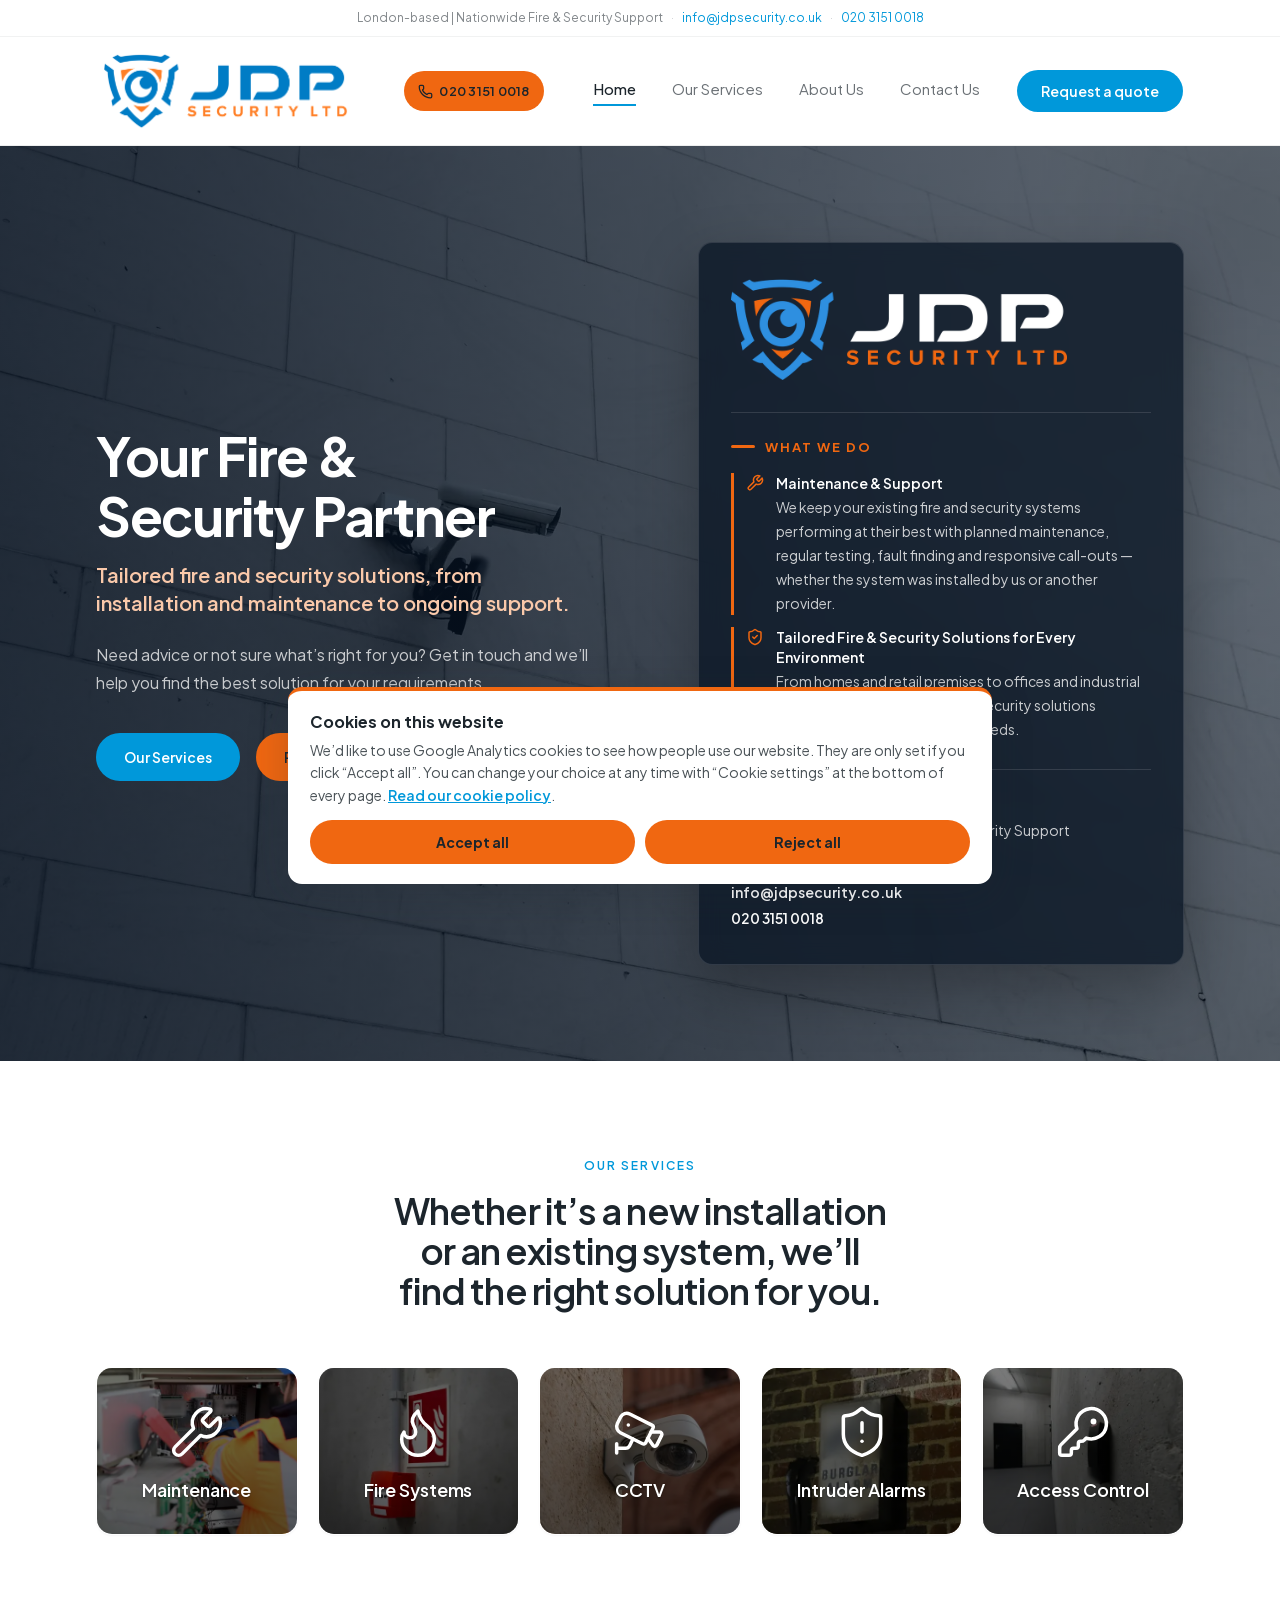
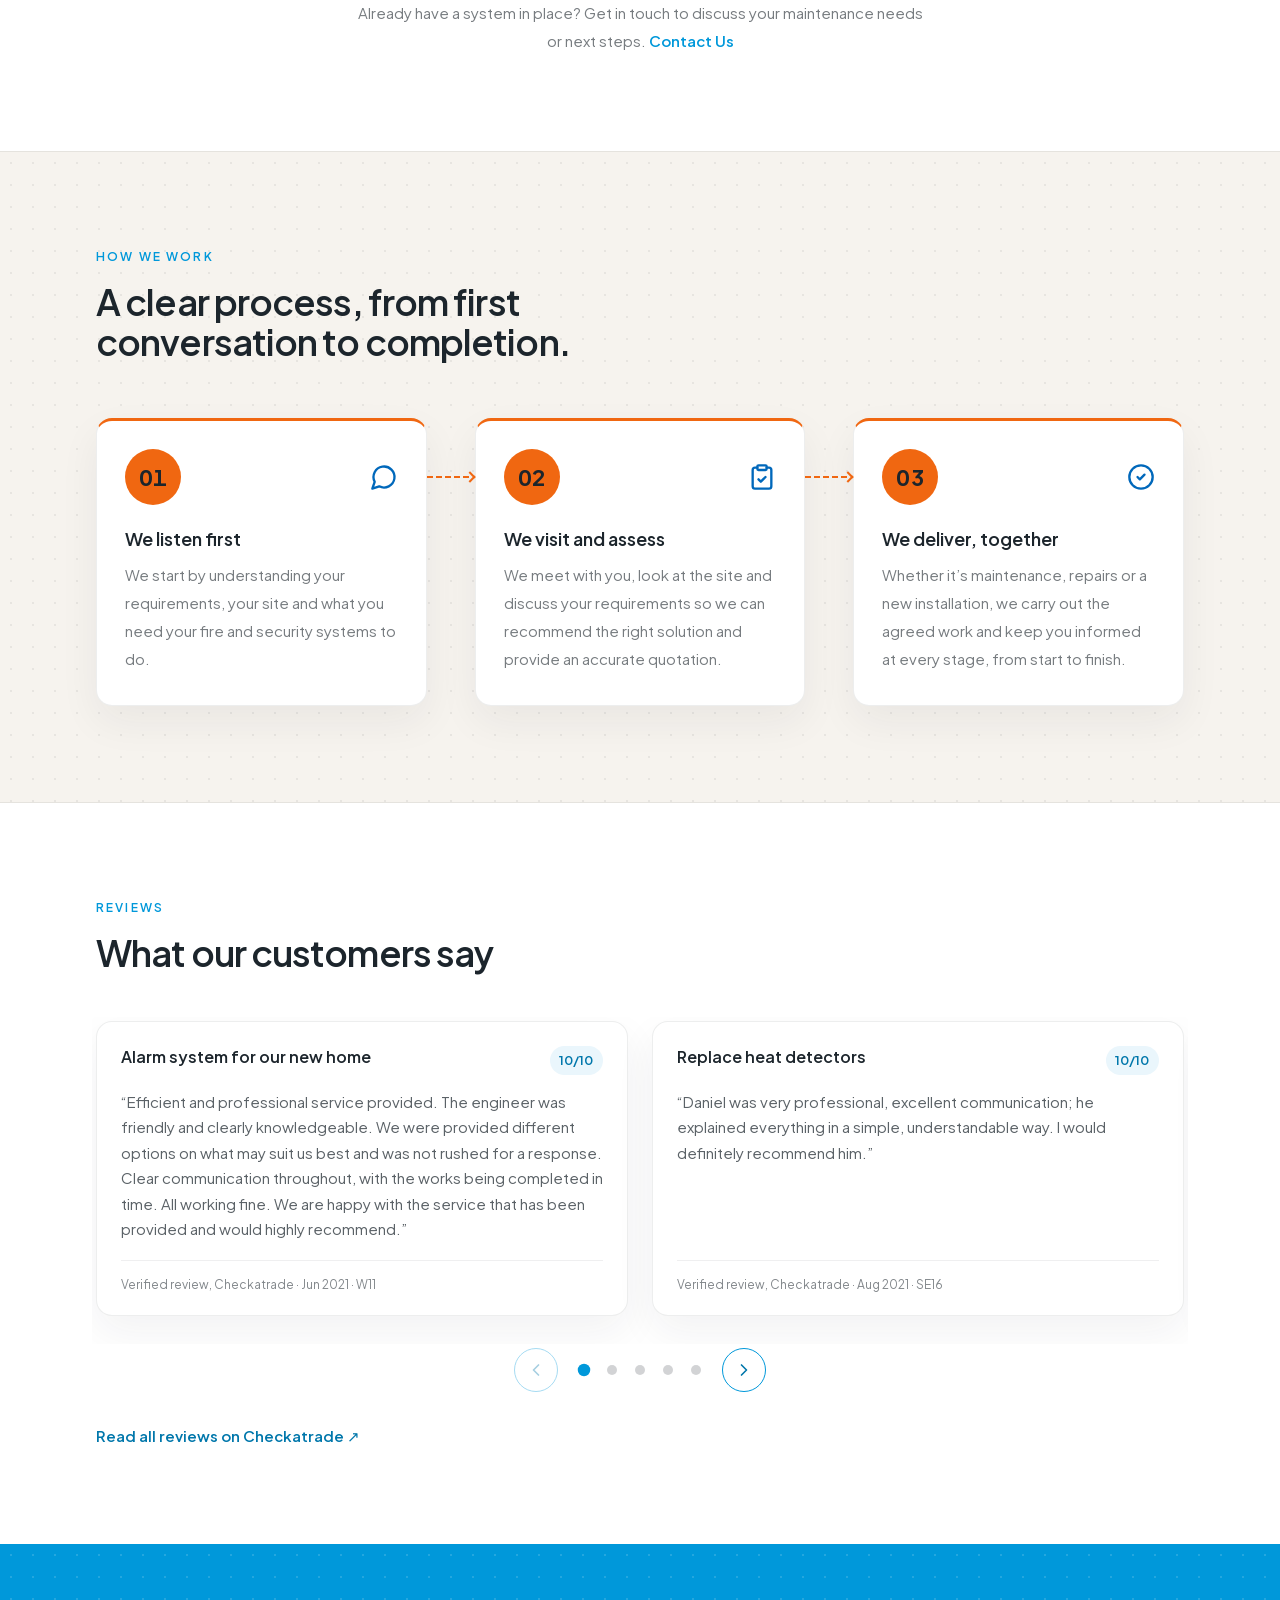
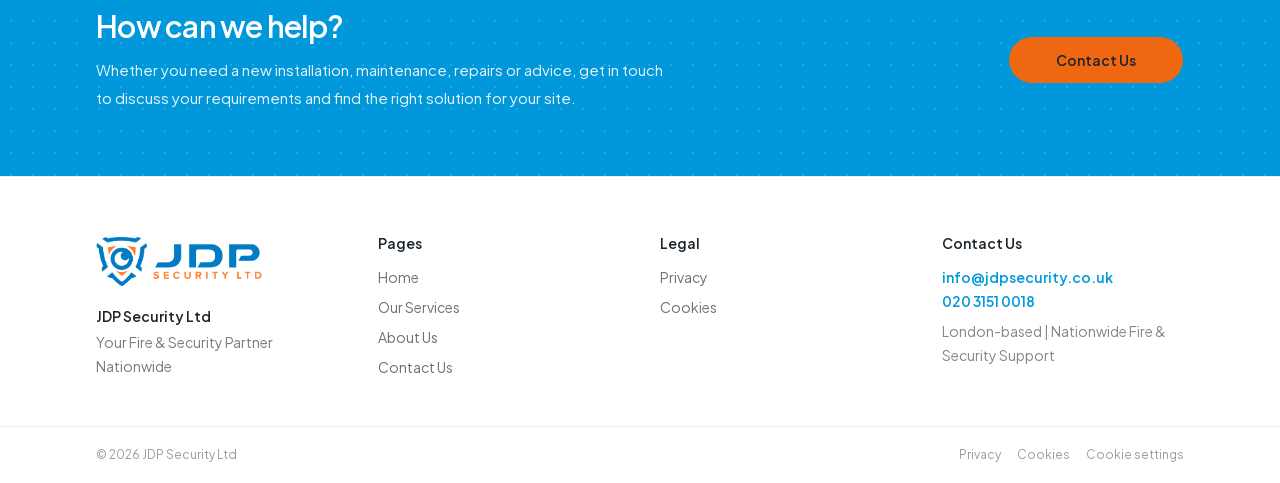
==== commit 966bb7a3: "Cookie consent banner, consent-gated GTM (GTM-T826R7HR), approved Cookies and Privacy wording (round" ====
--- a/index.html
+++ b/index.html
@@ -1,4 +1,4 @@
-<!DOCTYPE html><html lang="en-GB" class="plus_jakarta_sans_85cc9dcb-module__hEKIaG__variable h-full scroll-smooth antialiased"><head><meta charSet="utf-8"/><meta name="viewport" content="width=device-width, initial-scale=1"/><link rel="preload" href="/_next/static/media/fba5a26ea33df6a3-s.p.18rizl4rsrl42.woff2" as="font" crossorigin="" type="font/woff2"/><link rel="preload" href="/JDP_logo_T.png" as="image"/><link rel="stylesheet" href="/_next/static/chunks/0uj7jf0txa_pq.css" data-precedence="next"/><link rel="preload" as="script" fetchPriority="low" href="/_next/static/chunks/310vm2bl3xxpt.js"/><script src="/_next/static/chunks/19mx3mg6lkumu.js" async=""></script><script src="/_next/static/chunks/3byuobrkyz9bj.js" async=""></script><script src="/_next/static/chunks/344n2zhqbh4pn.js" async=""></script><script src="/_next/static/chunks/turbopack-0aqb5hlrzlk2g.js" async=""></script><script src="/_next/static/chunks/1mo2i-1_v7z2_.js" async="" crossorigin=""></script><script src="/_next/static/chunks/2zvjupfmu_gyi.js" async="" crossorigin=""></script><meta name="theme-color" content="#0098DA"/><title>JDP Security Ltd — Fire & Security</title><meta name="description" content="Fire &amp; security systems installed and maintained. London-based, nationwide support."/><meta property="og:title" content="JDP Security Ltd — Fire & Security"/><meta property="og:description" content="Tailored fire and security solutions, from installation and maintenance to ongoing support. London-based | Nationwide Fire &amp; Security Support."/><meta property="og:locale" content="en_GB"/><meta property="og:type" content="website"/><meta name="twitter:card" content="summary"/><meta name="twitter:title" content="JDP Security Ltd — Fire & Security"/><meta name="twitter:description" content="Tailored fire and security solutions, from installation and maintenance to ongoing support. London-based | Nationwide Fire &amp; Security Support."/><link rel="icon" href="/favicon.png"/><meta name="next-size-adjust" content=""/><script src="/_next/static/chunks/0cz1d0mv5g_q7.js" noModule=""></script><script id="jdp-fullnav">(function(){window.addEventListener("click",function(e){if(e.defaultPrevented||e.button!==0||e.metaKey||e.ctrlKey||e.shiftKey||e.altKey)return;var t=e.target,a=t&&t.closest?t.closest("a[href]"):null;if(!a||(a.target&&a.target!=="_self")||a.hasAttribute("download"))return;var u;try{u=new URL(a.href,location.href)}catch(x){return}if(u.origin!==location.origin)return;if(u.hash&&u.pathname===location.pathname&&u.search===location.search)return;e.preventDefault();e.stopImmediatePropagation();location.assign(u.href)},true)})();</script><script id="jdp-rev-slider">(function(){var R=window.matchMedia?matchMedia("(prefers-reduced-motion: reduce)"):{matches:false};
+<!DOCTYPE html><html lang="en-GB" class="plus_jakarta_sans_85cc9dcb-module__hEKIaG__variable h-full scroll-smooth antialiased"><head><meta charSet="utf-8"/><meta name="viewport" content="width=device-width, initial-scale=1"/><link rel="preload" href="/_next/static/media/fba5a26ea33df6a3-s.p.18rizl4rsrl42.woff2" as="font" crossorigin="" type="font/woff2"/><link rel="preload" href="/JDP_logo_T.png" as="image"/><link rel="stylesheet" href="/_next/static/chunks/0uj7jf0txa_pq.css" data-precedence="next"/><link rel="preload" as="script" fetchPriority="low" href="/_next/static/chunks/310vm2bl3xxpt.js"/><script src="/_next/static/chunks/19mx3mg6lkumu.js" async=""></script><script src="/_next/static/chunks/3byuobrkyz9bj.js" async=""></script><script src="/_next/static/chunks/344n2zhqbh4pn.js" async=""></script><script src="/_next/static/chunks/turbopack-0aqb5hlrzlk2g.js" async=""></script><script src="/_next/static/chunks/1mo2i-1_v7z2_.js" async="" crossorigin=""></script><script src="/_next/static/chunks/2zvjupfmu_gyi.js" async="" crossorigin=""></script><meta name="theme-color" content="#0098DA"/><title>JDP Security Ltd — Fire & Security</title><meta name="description" content="Fire &amp; security systems installed and maintained. London-based, nationwide support."/><meta property="og:title" content="JDP Security Ltd — Fire & Security"/><meta property="og:description" content="Tailored fire and security solutions, from installation and maintenance to ongoing support. London-based | Nationwide Fire &amp; Security Support."/><meta property="og:locale" content="en_GB"/><meta property="og:type" content="website"/><meta name="twitter:card" content="summary"/><meta name="twitter:title" content="JDP Security Ltd — Fire & Security"/><meta name="twitter:description" content="Tailored fire and security solutions, from installation and maintenance to ongoing support. London-based | Nationwide Fire &amp; Security Support."/><link rel="icon" href="/favicon.png"/><meta name="next-size-adjust" content=""/><script src="/_next/static/chunks/0cz1d0mv5g_q7.js" noModule=""></script><script id="jdp-consent-default">window.dataLayer=window.dataLayer||[];function gtag(){dataLayer.push(arguments);}gtag("consent","default",{analytics_storage:"denied",ad_storage:"denied",ad_user_data:"denied",ad_personalization:"denied",functionality_storage:"granted",security_storage:"granted",wait_for_update:500});gtag("set","ads_data_redaction",true);gtag("set","url_passthrough",false);</script><script id="jdp-consent-js" src="/jdp-consent.js?v=13p" defer=""></script><script id="jdp-fullnav">(function(){window.addEventListener("click",function(e){if(e.defaultPrevented||e.button!==0||e.metaKey||e.ctrlKey||e.shiftKey||e.altKey)return;var t=e.target,a=t&&t.closest?t.closest("a[href]"):null;if(!a||(a.target&&a.target!=="_self")||a.hasAttribute("download"))return;var u;try{u=new URL(a.href,location.href)}catch(x){return}if(u.origin!==location.origin)return;if(u.hash&&u.pathname===location.pathname&&u.search===location.search)return;e.preventDefault();e.stopImmediatePropagation();location.assign(u.href)},true)})();</script><script id="jdp-rev-slider">(function(){var R=window.matchMedia?matchMedia("(prefers-reduced-motion: reduce)"):{matches:false};
 function P(el){var s=el&&el.closest&&el.closest(".jdp-slider");if(!s)return null;return{t:s.querySelector(".jdp-slider-track"),c:s.querySelectorAll(".jdp-slider-track > *"),d:s.querySelectorAll(".jdp-slider-dot"),p:s.querySelector(".jdp-slider-prev"),n:s.querySelector(".jdp-slider-next")}}
 function st(p){return p.c.length>1?p.c[1].offsetLeft-p.c[0].offsetLeft:p.t.clientWidth}
 function nd(p){var k=0;for(var i=0;i<p.d.length;i++)if(p.d[i].offsetParent!==null)k++;return k||p.d.length}
